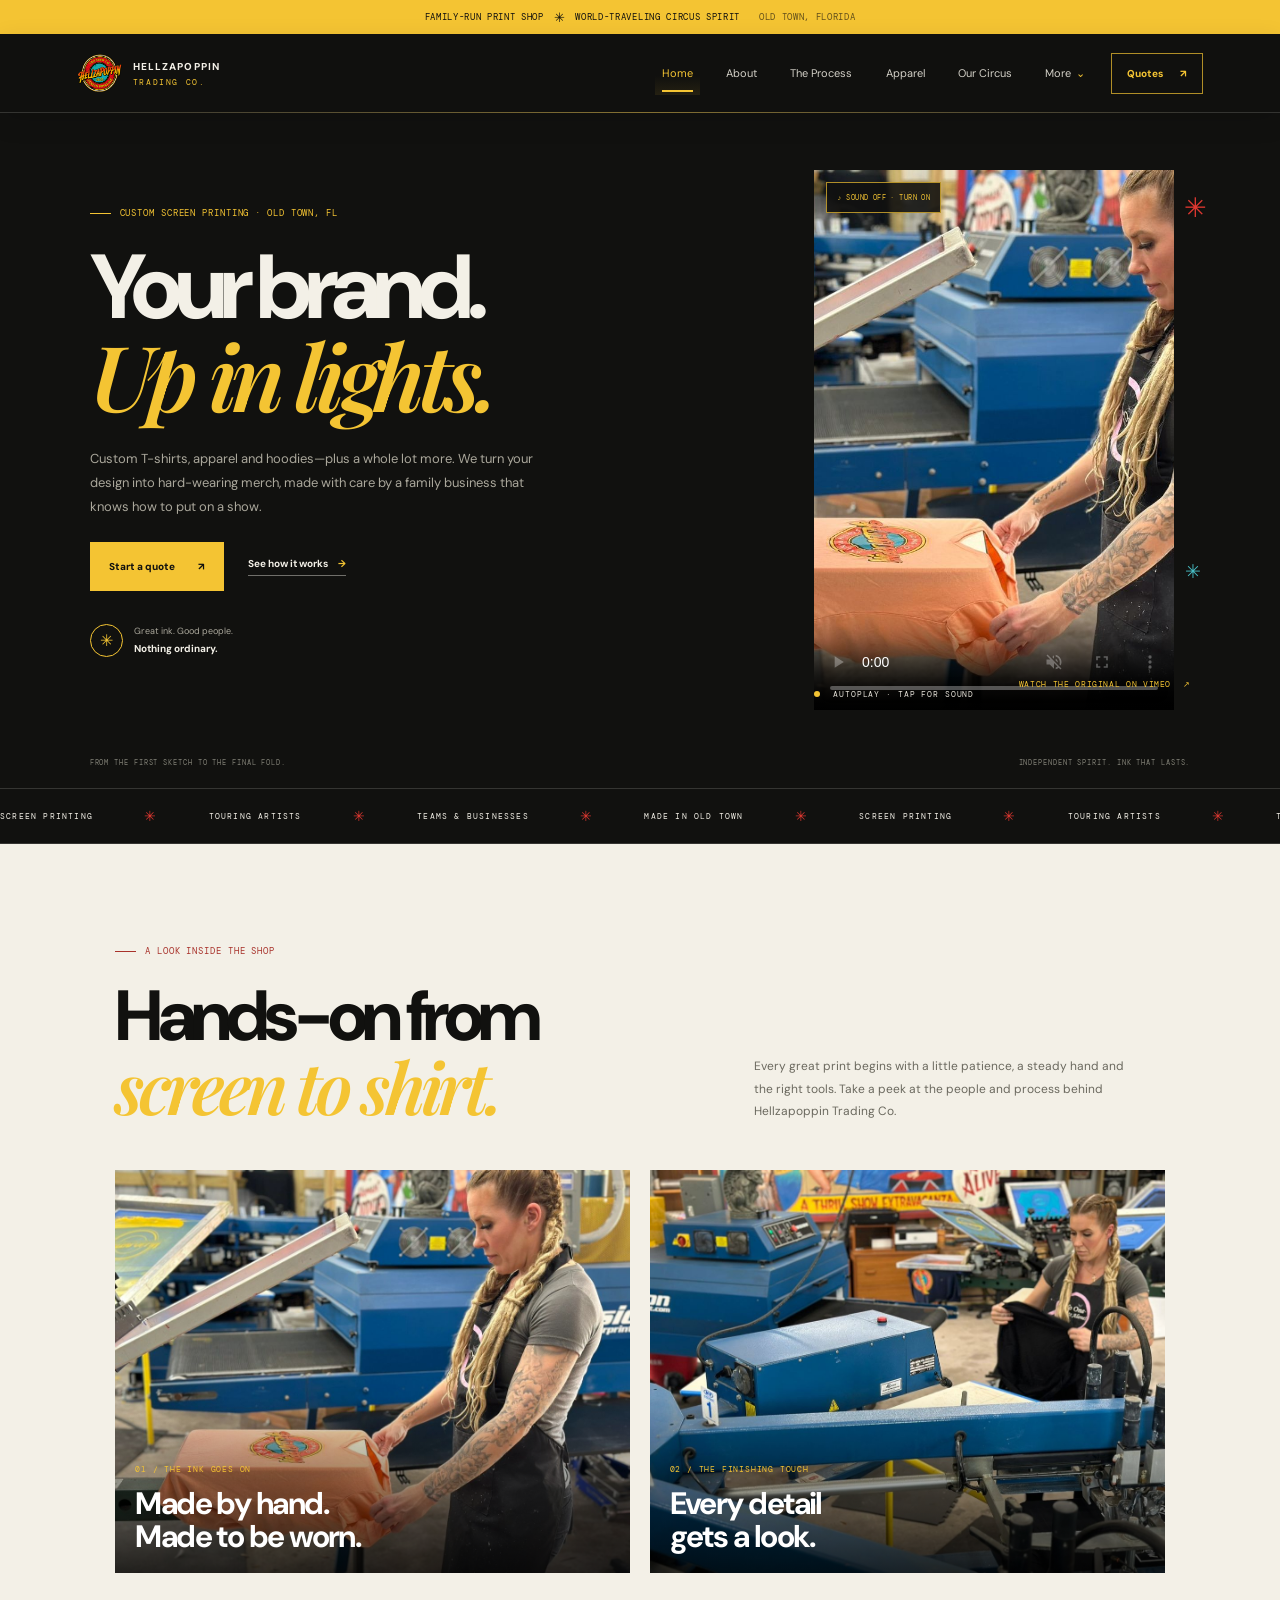
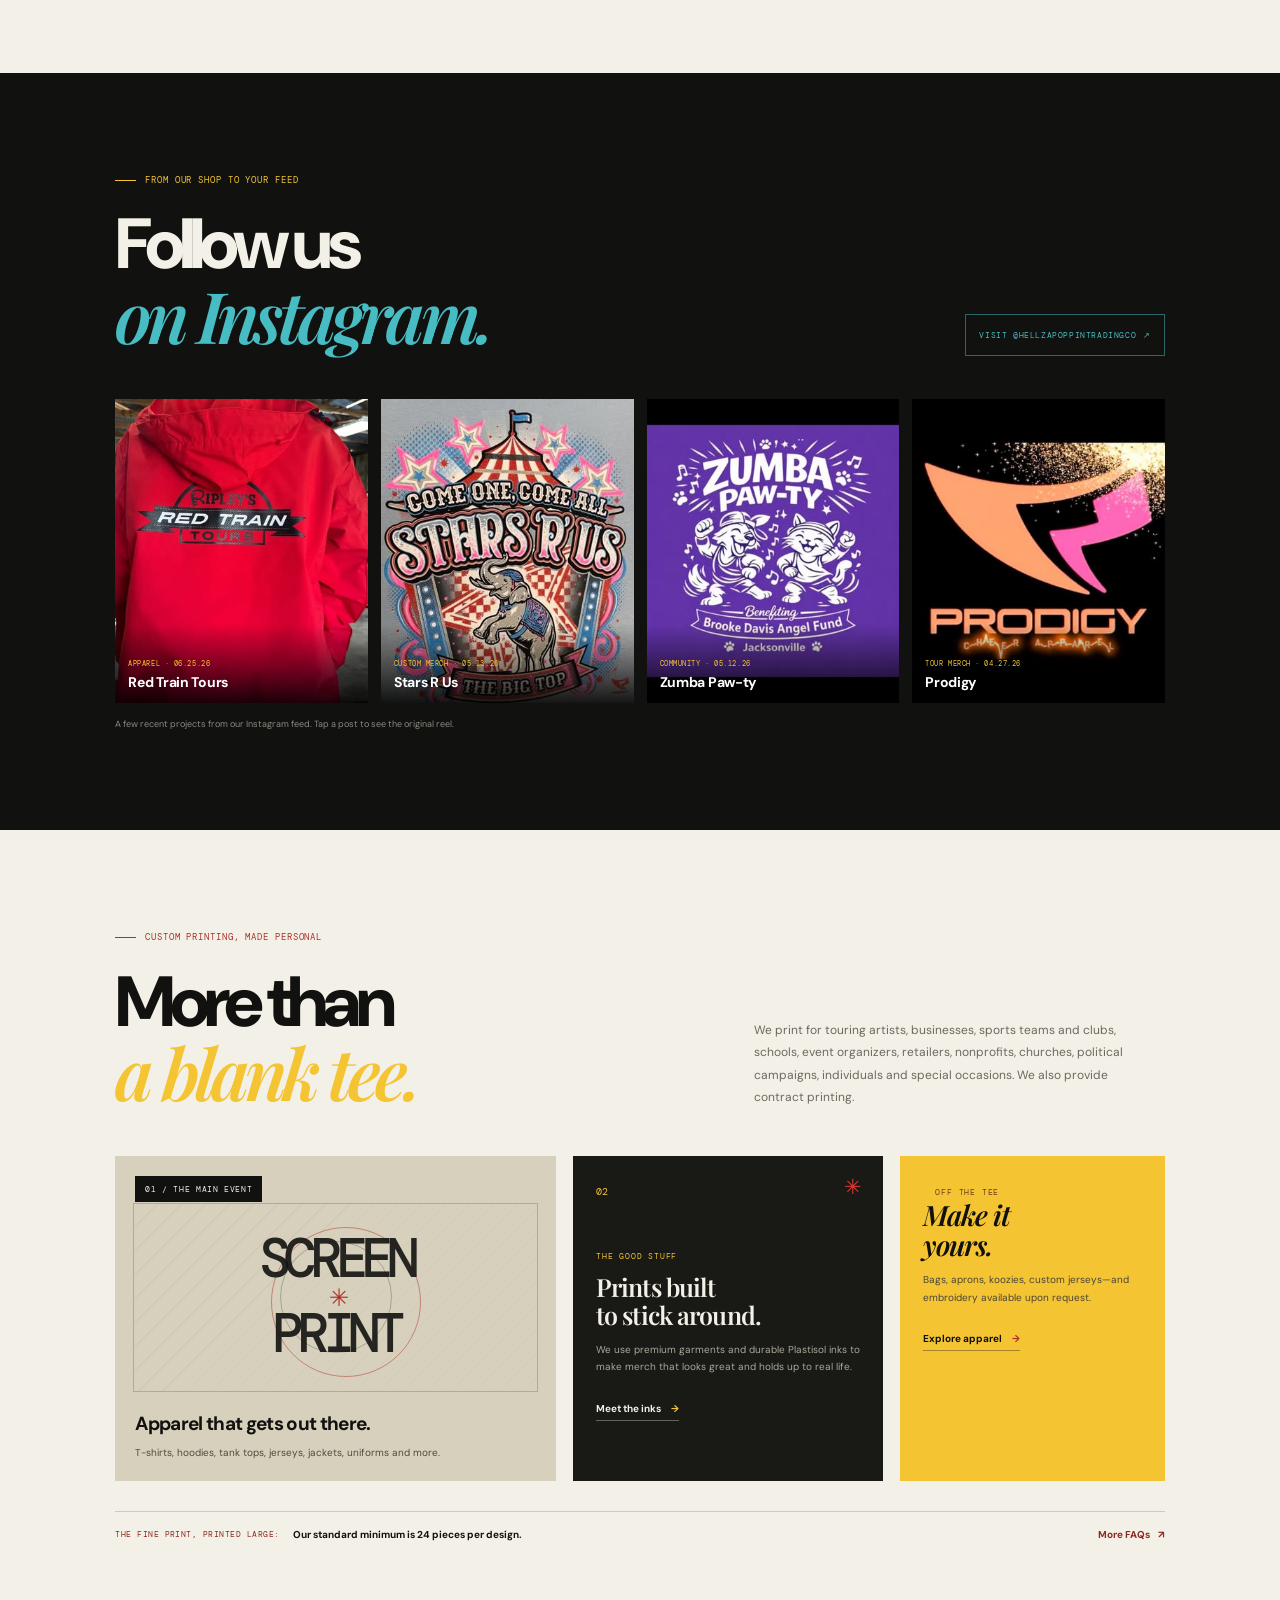
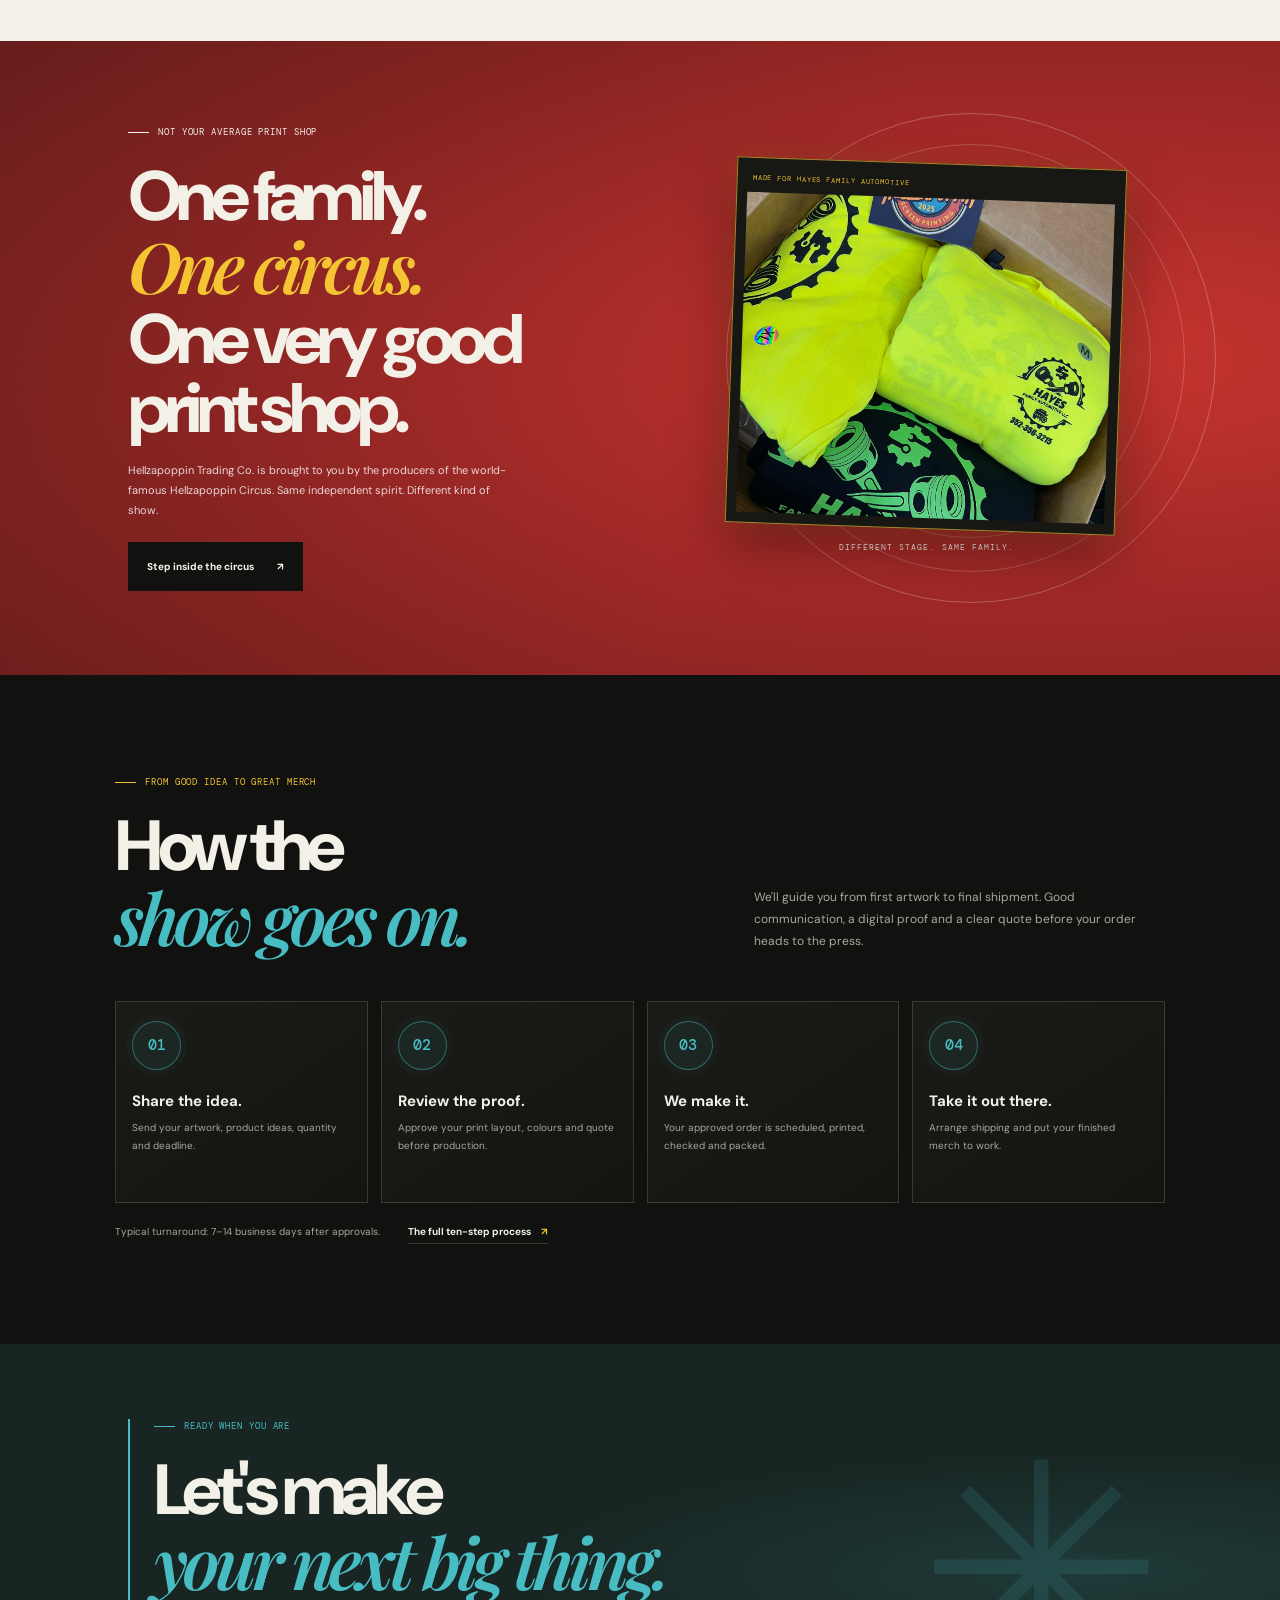
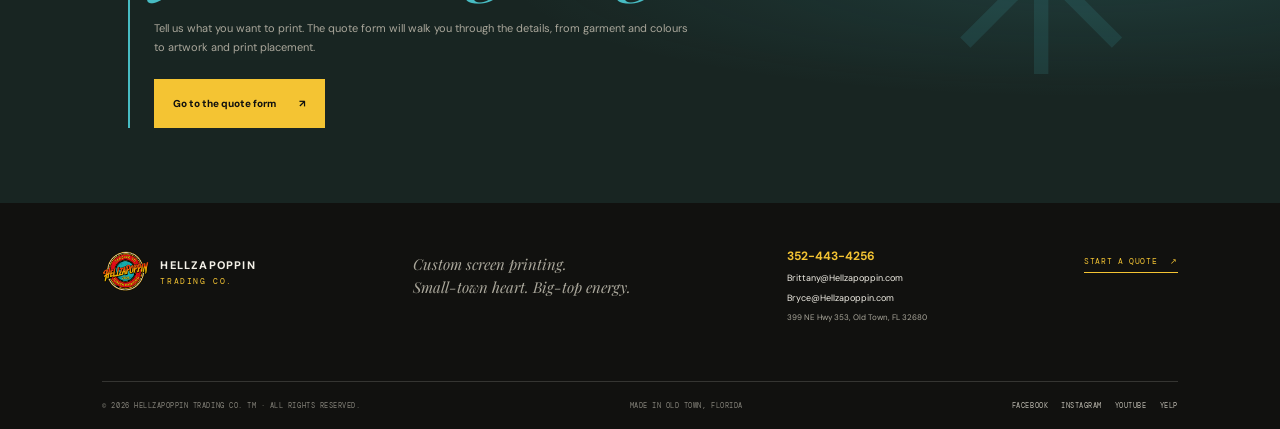
==== index.html @ 499f2ed7 "Build Hellzapoppin Trading Co. website Co-authored-by: Copilot <223556219+Copilot@users.noreply.gith" ====
<!doctype html>
<html lang="en">
  <head>
    <meta charset="utf-8">
    <meta name="viewport" content="width=device-width, initial-scale=1">
    <meta name="theme-color" content="#11110f">
    <meta name="description" content="Custom screen printing, apparel and embroidery by the family-run Hellzapoppin Trading Co. in Old Town, Florida.">
    <title>Hellzapoppin Trading Co. — Custom Screen Printing & Apparel</title>
    <link rel="icon" href="assets/images/hellzapoppin-logo.png" type="image/png">
    <link rel="stylesheet" href="assets/css/styles.css">
    <script src="assets/js/main.js" defer></script>
  </head>
  <body>
    <a class="skip-link" href="#main">Skip to content</a>
    <div class="announcement">FAMILY-RUN PRINT SHOP <span aria-hidden="true">✳</span> WORLD-TRAVELING CIRCUS SPIRIT <span class="announcement__place">OLD TOWN, FLORIDA</span></div>
    <header class="site-header">
      <a class="brand" href="index.html" aria-label="Hellzapoppin Trading Co. home"><img src="assets/images/hellzapoppin-logo.png" alt=""><span class="brand__name">HELLZAPOPPIN <small>TRADING CO.</small></span></a>
      <button class="menu-toggle" type="button" aria-label="Open navigation" aria-expanded="false" aria-controls="primary-nav"><span></span><span></span></button>
      <nav class="site-nav" id="primary-nav" aria-label="Main navigation">
        <a class="is-current" aria-current="page" href="index.html">Home</a>
        <a href="about.html">About</a>
        <a href="the-process.html">The Process</a>
        <a href="apparel.html">Apparel</a>
        <a href="our-circus.html">Our Circus</a>
        <details class="nav-dropdown"><summary>More <span aria-hidden="true">⌄</span></summary><div class="dropdown-menu"><a href="inks.html">Inks</a><a href="faqs-privacy.html">FAQs &amp; Privacy Policy</a><a href="https://hellzapoppintradingco.myshopify.com/" target="_blank" rel="noreferrer">Shop Our Store <span aria-hidden="true">↗</span></a></div></details>
        <a class="nav-quote" href="quotes.html">Quotes <span aria-hidden="true">↗</span></a>
      </nav>
    </header>
    <main id="main">
      <section class="home-hero">
        <div class="home-hero__copy">
          <p class="eyebrow"><span class="eyebrow__line"></span> CUSTOM SCREEN PRINTING · OLD TOWN, FL</p>
          <h1>Your brand.<br><em>Up in lights.</em></h1>
          <p class="home-hero__lead">Custom T-shirts, apparel and hoodies—plus a whole lot more. We turn your design into hard-wearing merch, made with care by a family business that knows how to put on a show.</p>
          <div class="button-row"><a class="button button--primary" href="quotes.html">Start a quote <span aria-hidden="true">↗</span></a><a class="text-link" href="the-process.html">See how it works <span aria-hidden="true">→</span></a></div>
          <div class="home-hero__note"><span class="seal-star" aria-hidden="true">✳</span><span>Great ink. Good people.<br><strong>Nothing ordinary.</strong></span></div>
        </div>
        <div class="home-hero__art">
          <div class="home-hero__video-frame">
            <video class="home-hero__video" id="shop-video" controls autoplay muted playsinline preload="metadata" poster="assets/images/home1.jpg" aria-label="Hellzapoppin Trading Co. behind-the-scenes video">
              <source src="assets/images/demo.mov%20(1080p).mp4" type="video/mp4">
              Your browser does not support embedded video. <a href="https://vimeo.com/1076767390" target="_blank" rel="noreferrer">Watch the original video on Vimeo.</a>
            </video>
            <button class="video-sound-toggle" id="video-sound-toggle" type="button" aria-label="Turn video sound on" aria-pressed="false" hidden>♪ SOUND OFF · TURN ON</button>
            <button class="video-play-prompt" id="video-play-prompt" type="button" aria-label="Play the video with sound" hidden>
              <span class="video-play-prompt__icon" aria-hidden="true">▶</span>
              <span class="video-play-prompt__copy"><strong>Tap to play with sound.</strong><small>Videos start muted automatically; tap here to turn on audio.</small></span>
            </button>
            <span class="video-caption"><i></i> AUTOPLAY · TAP FOR SOUND</span>
          </div>
          <a class="video-source-link" href="https://vimeo.com/1076767390" target="_blank" rel="noreferrer">WATCH THE ORIGINAL ON VIMEO <span aria-hidden="true">↗</span></a>
          <span class="burst burst--red" aria-hidden="true">✳</span><span class="burst burst--blue" aria-hidden="true">✳</span>
        </div>
        <div class="home-hero__foot"><span>FROM THE FIRST SKETCH TO THE FINAL FOLD.</span><span>INDEPENDENT SPIRIT. INK THAT LASTS.</span></div>
      </section>

      <section class="ticker" aria-label="Our specialties"><span class="sr-only">Screen printing, touring artists, teams and businesses, made in Old Town.</span><div class="ticker__track" aria-hidden="true"><span>SCREEN PRINTING</span><i>✳</i><span>TOURING ARTISTS</span><i>✳</i><span>TEAMS &amp; BUSINESSES</span><i>✳</i><span>MADE IN OLD TOWN</span><i>✳</i><span>SCREEN PRINTING</span><i>✳</i><span>TOURING ARTISTS</span><i>✳</i><span>TEAMS &amp; BUSINESSES</span><i>✳</i><span>MADE IN OLD TOWN</span><i>✳</i></div></section>

      <section class="section section--cream shop-floor" id="shop-floor">
        <div class="section-heading reveal">
          <div><p class="eyebrow eyebrow--red"><span class="eyebrow__line"></span> A LOOK INSIDE THE SHOP</p><h2>Hands-on from<br><em>screen to shirt.</em></h2></div>
          <p>Every great print begins with a little patience, a steady hand and the right tools. Take a peek at the people and process behind Hellzapoppin Trading Co.</p>
        </div>
        <div class="shop-floor__grid">
          <article class="shop-floor__card shop-floor__card--wide reveal">
            <img src="assets/images/home1.jpg" alt="A screen-printed Hellzapoppin logo on a peach garment in the print shop" loading="lazy">
            <div class="shop-floor__caption"><span>01 / THE INK GOES ON</span><h3>Made by hand.<br>Made to be worn.</h3></div>
          </article>
          <article class="shop-floor__card shop-floor__card--tall reveal">
            <img src="assets/images/home2.jpg" alt="A team member inspecting a freshly screen-printed shirt beside the printing press" loading="lazy">
            <div class="shop-floor__caption"><span>02 / THE FINISHING TOUCH</span><h3>Every detail<br>gets a look.</h3></div>
          </article>
        </div>
      </section>

      <section class="section instagram-section" id="instagram">
        <div class="section-heading reveal">
          <div><p class="eyebrow"><span class="eyebrow__line"></span> FROM OUR SHOP TO YOUR FEED</p><h2>Follow us<br><em>on Instagram.</em></h2></div>
          <a class="instagram-follow" href="https://www.instagram.com/hellzapoppintradingco" target="_blank" rel="noreferrer">VISIT @HELLZAPOPPINTRADINGCO <span aria-hidden="true">↗</span></a>
        </div>
        <div class="instagram-grid">
          <a class="instagram-tile reveal" href="https://www.instagram.com/hellzapoppintradingco/reel/DaA3O7bRx6R/" target="_blank" rel="noreferrer" aria-label="View the Red Train Tours apparel post on Instagram">
            <img src="assets/images/instagram-red-train.jpg" alt="Red Train Tours logo screen printed on a bright red jacket, from Hellzapoppin Trading Co.'s Instagram" loading="lazy">
            <span class="instagram-tile__overlay"><span class="instagram-tile__icon" aria-hidden="true">↗</span><span>VIEW INSTAGRAM POST</span></span>
            <span class="instagram-tile__caption"><small>APPAREL · 06.25.26</small><strong>Red Train Tours</strong></span>
          </a>
          <a class="instagram-tile reveal" href="https://www.instagram.com/hellzapoppintradingco/reel/DYR2bYCRMm1/" target="_blank" rel="noreferrer" aria-label="View the Stars R Us apparel post on Instagram">
            <img src="assets/images/instagram-starsrus.jpg" alt="Colorful Stars R Us circus artwork printed on a T-shirt, from Hellzapoppin Trading Co.'s Instagram" loading="lazy">
            <span class="instagram-tile__overlay"><span class="instagram-tile__icon" aria-hidden="true">↗</span><span>VIEW INSTAGRAM POST</span></span>
            <span class="instagram-tile__caption"><small>CUSTOM MERCH · 05.13.26</small><strong>Stars R Us</strong></span>
          </a>
          <a class="instagram-tile reveal" href="https://www.instagram.com/hellzapoppintradingco/reel/DYPe5vsRKbB/" target="_blank" rel="noreferrer" aria-label="View the Zumba Paw-ty shirt post on Instagram">
            <img src="assets/images/instagram-zumba.jpg" alt="Purple Zumba Paw-ty charity T-shirt design, from Hellzapoppin Trading Co.'s Instagram" loading="lazy">
            <span class="instagram-tile__overlay"><span class="instagram-tile__icon" aria-hidden="true">↗</span><span>VIEW INSTAGRAM POST</span></span>
            <span class="instagram-tile__caption"><small>COMMUNITY · 05.12.26</small><strong>Zumba Paw-ty</strong></span>
          </a>
          <a class="instagram-tile reveal" href="https://www.instagram.com/hellzapoppintradingco/reel/DXo1xzfEdt4/" target="_blank" rel="noreferrer" aria-label="View the Prodigy apparel post on Instagram">
            <img src="assets/images/instagram-prodigy.jpg" alt="A custom Prodigy tour apparel design, from Hellzapoppin Trading Co.'s Instagram" loading="lazy">
            <span class="instagram-tile__overlay"><span class="instagram-tile__icon" aria-hidden="true">↗</span><span>VIEW INSTAGRAM POST</span></span>
            <span class="instagram-tile__caption"><small>TOUR MERCH · 04.27.26</small><strong>Prodigy</strong></span>
          </a>
        </div>
        <a class="instagram-follow instagram-follow--mobile" href="https://www.instagram.com/hellzapoppintradingco" target="_blank" rel="noreferrer">FOLLOW @HELLZAPOPPINTRADINGCO <span aria-hidden="true">↗</span></a>
        <p class="instagram-section__note">A few recent projects from our Instagram feed. Tap a post to see the original reel.</p>
      </section>

      <section class="section section--cream home-offer">
        <div class="section-heading reveal"><div><p class="eyebrow eyebrow--red"><span class="eyebrow__line"></span> CUSTOM PRINTING, MADE PERSONAL</p><h2>More than<br><em>a blank tee.</em></h2></div>        <p>We print for touring artists, businesses, sports teams and clubs, schools, event organizers, retailers, nonprofits, churches, political campaigns, individuals and special occasions. We also provide contract printing.</p></div>
        <div class="offer-grid">
          <article class="offer-card offer-card--feature reveal"><span class="card-kicker">01 / THE MAIN EVENT</span><div class="offer-card__graphic" aria-hidden="true"><span>SCREEN</span><i>✳</i><span>PRINT</span></div><div class="offer-card__feature-copy"><h3>Apparel that gets out there.</h3><p>T-shirts, hoodies, tank tops, jerseys, jackets, uniforms and more.</p></div></article>
          <article class="offer-card offer-card--dark reveal"><span class="offer-card__number">02</span><span class="offer-card__star" aria-hidden="true">✳</span><p class="offer-card__tag">THE GOOD STUFF</p><h3>Prints built<br>to stick around.</h3><p>We use premium garments and durable Plastisol inks to make merch that looks great and holds up to real life.</p><a class="text-link text-link--light" href="inks.html">Meet the inks <span aria-hidden="true">→</span></a></article>
          <article class="offer-card offer-card--yellow reveal"><span class="offer-card__number">03</span><span class="offer-card__tag">OFF THE TEE</span><h3>Make it<br>yours.</h3><p>Bags, aprons, koozies, custom jerseys—and embroidery available upon request.</p><a class="text-link" href="apparel.html">Explore apparel <span aria-hidden="true">→</span></a></article>
        </div>
        <div class="minimum-note"><span>THE FINE PRINT, PRINTED LARGE:</span><strong>Our standard minimum is 24 pieces per design.</strong><a href="faqs-privacy.html">More FAQs <span aria-hidden="true">↗</span></a></div>
      </section>

      <section class="home-circus">
        <div class="home-circus__rings" aria-hidden="true"></div>
        <div class="home-circus__copy reveal"><p class="eyebrow"><span class="eyebrow__line"></span> NOT YOUR AVERAGE PRINT SHOP</p><h2>One family.<br><em>One circus.</em><br>One very good<br>print shop.</h2><p>Hellzapoppin Trading Co. is brought to you by the producers of the world-famous Hellzapoppin Circus. Same independent spirit. Different kind of show.</p><a class="button button--dark" href="https://hellzapoppin.com/" target="_blank" rel="noreferrer">Step inside the circus <span aria-hidden="true">↗</span></a></div>
        <div class="home-circus__stamp"><div class="home-circus__product"><span>MADE FOR HAYES FAMILY AUTOMOTIVE</span><img src="assets/images/tshirts.jpg" alt="A batch of custom-printed T-shirts and sweatshirts made for Hayes Family Automotive" loading="lazy"></div><span>DIFFERENT STAGE. SAME FAMILY.</span></div>
      </section>

      <section class="section home-process">
        <div class="section-heading reveal"><div><p class="eyebrow"><span class="eyebrow__line"></span> FROM GOOD IDEA TO GREAT MERCH</p><h2>How the<br><em>show goes on.</em></h2></div><p>We'll guide you from first artwork to final shipment. Good communication, a digital proof and a clear quote before your order heads to the press.</p></div>
        <div class="home-process__steps"><article class="mini-step reveal"><span>01</span><h3>Share the idea.</h3><p>Send your artwork, product ideas, quantity and deadline.</p></article><article class="mini-step reveal"><span>02</span><h3>Review the proof.</h3><p>Approve your print layout, colours and quote before production.</p></article><article class="mini-step reveal"><span>03</span><h3>We make it.</h3><p>Your approved order is scheduled, printed, checked and packed.</p></article><article class="mini-step reveal"><span>04</span><h3>Take it out there.</h3><p>Arrange shipping and put your finished merch to work.</p></article></div>
        <div class="home-process__cta"><span>Typical turnaround: 7–14 business days after approvals.</span><a class="text-link" href="the-process.html">The full ten-step process <span aria-hidden="true">↗</span></a></div>
      </section>

      <section class="home-quote"><div class="home-quote__inner reveal"><p class="eyebrow"><span class="eyebrow__line"></span> READY WHEN YOU ARE</p><h2>Let's make<br><em>your next big thing.</em></h2><p>Tell us what you want to print. The quote form will walk you through the details, from garment and colours to artwork and print placement.</p><a class="button button--primary" href="quotes.html">Go to the quote form <span aria-hidden="true">↗</span></a></div><span class="home-quote__burst" aria-hidden="true">✳</span></section>
    </main>
    <footer class="site-footer"><div class="footer-main"><a class="brand brand--footer" href="index.html"><img src="assets/images/hellzapoppin-logo.png" alt=""><span class="brand__name">HELLZAPOPPIN <small>TRADING CO.</small></span></a><p class="footer-note">Custom screen printing.<br>Small-town heart. Big-top energy.</p><div class="footer-contact"><a href="tel:+13524434256">352-443-4256</a><a href="mailto:Brittany@Hellzapoppin.com">Brittany@Hellzapoppin.com</a><a href="mailto:Bryce@Hellzapoppin.com">Bryce@Hellzapoppin.com</a><span>399 NE Hwy 353, Old Town, FL 32680</span></div><a class="footer-cta" href="quotes.html">START A QUOTE <span aria-hidden="true">↗</span></a></div><div class="footer-bottom"><span>© <span data-year>2026</span> HELLZAPOPPIN TRADING CO. TM · ALL RIGHTS RESERVED.</span><span>MADE IN OLD TOWN, FLORIDA</span><span class="footer-social"><a href="https://www.facebook.com/hellzapoppintrading" target="_blank" rel="noreferrer">FACEBOOK</a><a href="https://www.instagram.com/hellzapoppintradingco" target="_blank" rel="noreferrer">INSTAGRAM</a><a href="https://www.youtube.com/@HellzapoppinTradingCo" target="_blank" rel="noreferrer">YOUTUBE</a><a href="https://www.yelp.com/biz/hellzapoppin-trading-co-old-town" target="_blank" rel="noreferrer">YELP</a></span></div></footer>
  </body>
</html>
---- assets/css/styles.css ----
@import url("https://fonts.googleapis.com/css2?family=DM+Mono:wght@400;500&family=DM+Sans:wght@400;500;600;700;800&family=Playfair+Display:ital,wght@0,600;0,700;1,600;1,700&display=swap");

:root {
  color-scheme: dark;
  --ink: #11110f;
  --ink-2: #191915;
  --cream: #f3f0e7;
  --cream-2: #e9e5d9;
  --muted: #aaa79b;
  --yellow: #f4c433;
  --red: #df3831;
  --teal: #47bcc3;
  --line: rgba(243, 240, 231, .16);
  --sans: "DM Sans", Arial, sans-serif;
  --serif: "Playfair Display", Georgia, serif;
  --mono: "DM Mono", "Courier New", monospace;
  font-family: var(--sans);
  scroll-behavior: smooth;
  scroll-padding-top: 96px;
}

*, *::before, *::after { box-sizing: border-box; }
body { margin: 0; background: var(--ink); color: var(--cream); font-family: var(--sans); -webkit-font-smoothing: antialiased; }
body.menu-open { overflow: hidden; }
img { display: block; max-width: 100%; }
a { color: inherit; text-decoration: none; }
button, input, textarea, select { font: inherit; }
::selection { color: var(--ink); background: var(--yellow); }
.skip-link { position: fixed; z-index: 100; top: 8px; left: 8px; padding: 12px 16px; background: var(--yellow); color: var(--ink); transform: translateY(-160%); }
.skip-link:focus { transform: translateY(0); }
.sr-only { position: absolute !important; width: 1px !important; height: 1px !important; padding: 0 !important; margin: -1px !important; overflow: hidden !important; clip: rect(0, 0, 0, 0) !important; white-space: nowrap !important; border: 0 !important; }

.announcement { display: flex; min-height: 34px; align-items: center; justify-content: center; gap: 10px; padding: 6px 16px; background: var(--yellow); color: var(--ink); font-family: var(--mono); font-size: 9px; letter-spacing: .075em; }
.announcement > span:first-of-type { font-size: 13px; }
.announcement__place { margin-left: 9px; color: #63501b; }
.site-header { position: sticky; z-index: 50; top: 0; display: flex; min-height: 78px; align-items: center; justify-content: space-between; gap: 24px; padding: 0 6%; border-bottom: 1px solid var(--line); background: rgba(17, 17, 15, .97); box-shadow: 0 8px 24px rgba(0,0,0,.12); backdrop-filter: blur(12px); }
.site-header::after { position: absolute; right: 6%; bottom: -1px; left: 6%; height: 1px; background: linear-gradient(90deg, transparent, rgba(244,196,51,.42), transparent); content: ""; pointer-events: none; }
.brand { display: inline-flex; flex: 0 0 auto; align-items: center; gap: 11px; }
.brand img { width: 45px; height: 45px; object-fit: contain; }
.brand__name { color: var(--cream); font-size: 10px; font-weight: 800; letter-spacing: .11em; white-space: nowrap; }
.brand__name small { display: block; margin-top: 4px; color: var(--yellow); font-family: var(--mono); font-size: 8px; font-weight: 400; letter-spacing: .2em; }
.site-nav { display: flex; min-height: 78px; align-items: center; justify-content: flex-end; gap: clamp(8px, 1.5vw, 21px); }
.site-nav > a:not(.nav-quote), .nav-dropdown > summary { position: relative; display: inline-flex; min-height: 44px; align-items: center; padding: 0 7px; color: #d3d0c7; font-size: 11px; transition: color .2s ease, background .2s ease; }
.site-nav > a:not(.nav-quote)::after, .nav-dropdown > summary::after { position: absolute; right: 7px; bottom: 3px; left: 7px; height: 2px; background: var(--yellow); content: ""; transform: scaleX(0); transform-origin: left center; transition: transform .2s ease; }
.site-nav > a:not(.nav-quote):hover, .site-nav .is-current, .nav-dropdown.has-current > summary, .nav-dropdown > summary:hover, .nav-dropdown[open] > summary { color: var(--yellow); }
.site-nav > a:not(.nav-quote):hover::after, .site-nav > a.is-current::after, .nav-dropdown.has-current > summary::after, .nav-dropdown > summary:hover::after, .nav-dropdown[open] > summary::after { transform: scaleX(1); }
.site-nav > a.is-current:not(.nav-quote) { background: linear-gradient(180deg, transparent 56%, rgba(244,196,51,.09)); color: var(--yellow); }
.nav-dropdown { position: relative; }
.nav-dropdown > summary { display: flex; align-items: center; gap: 5px; cursor: pointer; list-style: none; }
.nav-dropdown > summary::-webkit-details-marker { display: none; }
.nav-dropdown > summary span { color: var(--yellow); transition: transform .18s ease; }
.nav-dropdown[open] > summary span { transform: rotate(180deg); }
.dropdown-menu { position: absolute; top: calc(100% + 17px); left: -18px; display: none; min-width: 230px; padding: 8px; border: 1px solid rgba(244, 196, 51, .28); background: #1a1a16; box-shadow: 0 14px 28px rgba(0,0,0,.32); }
.nav-dropdown:hover .dropdown-menu, .nav-dropdown[open] .dropdown-menu, .nav-dropdown:focus-within .dropdown-menu { display: grid; }
.dropdown-menu a { display: flex; min-height: 39px; align-items: center; justify-content: space-between; padding: 9px 11px; color: var(--cream-2); font-size: 11px; }
.dropdown-menu a:hover, .dropdown-menu a.is-current { background: rgba(244, 196, 51, .1); color: var(--yellow); }
.nav-quote { display: inline-flex; min-height: 41px; flex: 0 0 auto; align-items: center; gap: 17px; padding: 0 15px; border: 1px solid rgba(244,196,51,.7); color: var(--yellow); font-size: 10px; font-weight: 800; transition: color .18s ease, background .18s ease, border-color .18s ease; }
.nav-quote:hover { background: var(--yellow); color: var(--ink); }
.nav-quote.is-current { border-color: var(--yellow); background: var(--yellow); color: var(--ink); box-shadow: 0 0 0 3px rgba(244,196,51,.14); }
.menu-toggle { display: none; }

.eyebrow { display: flex; align-items: center; gap: 9px; margin: 0 0 23px; color: var(--yellow); font-family: var(--mono); font-size: 9px; letter-spacing: .1em; line-height: 1.65; }
.eyebrow__line { display: inline-block; flex: 0 0 21px; width: 21px; height: 1px; background: currentColor; }
.eyebrow--red { color: #a8322b; }
.button { display: inline-flex; min-height: 49px; align-items: center; justify-content: center; gap: 23px; padding: 0 19px; border: 0; font-size: 10px; font-weight: 800; transition: transform .18s ease, color .18s ease, background .18s ease; }
.button:hover { transform: translateY(-2px); }
.button--primary { background: var(--yellow); color: var(--ink); }
.button--primary:hover { background: #ffda65; }
.button--dark { background: var(--ink); color: var(--cream); }
.button--dark:hover { background: var(--yellow); color: var(--ink); }
.text-link { display: inline-block; padding-bottom: 5px; border-bottom: 1px solid rgba(17,17,15,.35); color: var(--ink); font-size: 10px; font-weight: 700; }
.text-link span { padding-left: 8px; color: #b02f28; }
.text-link--light { border-color: rgba(243,240,231,.35); color: var(--cream); }
.text-link--light span { color: var(--yellow); }

.home-hero { position: relative; display: grid; min-height: min(675px, calc(100svh - 112px)); grid-template-columns: 1fr 1fr; align-items: center; gap: 2%; padding: 62px 7% 84px; overflow: hidden; }
.home-hero__copy { position: relative; z-index: 3; padding-bottom: 16px; }
.home-hero h1, .page-hero h1, .circus-hero h1, .quote-intro h1 { margin: 0 0 22px; font-size: clamp(59px, 7.1vw, 96px); font-weight: 800; letter-spacing: -.08em; line-height: .96; }
.home-hero h1 em, .page-hero h1 em, .circus-hero h1 em, .quote-intro h1 em, .section-heading h2 em, .home-circus h2 em, .home-quote h2 em, .privacy-section h2 em, .apparel-other h2 em, .circus-cta h2 em, .quote-sidebar h2 em { color: var(--yellow); font-family: var(--serif); font-weight: 600; font-style: italic; letter-spacing: -.07em; }
.home-hero__lead { max-width: 450px; margin-bottom: 23px; color: var(--muted); font-size: 13px; line-height: 1.85; }
.button-row { display: flex; flex-wrap: wrap; align-items: center; gap: 24px; }
.home-hero .text-link { border-color: rgba(243,240,231,.42); color: var(--cream); }
.home-hero .text-link span { color: var(--yellow); }
.home-hero__note { display: flex; align-items: center; gap: 11px; margin-top: 33px; color: var(--muted); font-size: 9px; line-height: 1.7; }
.home-hero__note strong { color: var(--cream); font-size: 10px; }
.seal-star { display: grid; width: 33px; height: 33px; place-items: center; border: 1px solid var(--yellow); border-radius: 50%; color: var(--yellow); font-size: 16px; }
.home-hero__art { position: relative; align-self: center; width: 100%; height: clamp(390px, 39vw, 545px); }
.home-hero__video-frame { position: absolute; top: 50%; right: 3%; width: min(86%, 360px); aspect-ratio: 2 / 3; overflow: hidden; background: #211e19; transform: translateY(-50%); }
.home-hero__video { width: 100%; height: 100%; object-fit: cover; object-position: center 36%; }
.video-play-prompt { position: absolute; z-index: 2; inset: 0; display: flex; align-items: center; justify-content: center; gap: 13px; padding: 20px; border: 0; background: rgba(12, 12, 10, .48); color: var(--cream); text-align: left; cursor: pointer; transition: background .2s ease, opacity .2s ease; }
.video-play-prompt:hover { background: rgba(12, 12, 10, .34); }
.video-play-prompt[hidden] { display: none; }
.video-sound-toggle { position: absolute; z-index: 3; top: 12px; left: 12px; min-height: 31px; padding: 0 10px; border: 1px solid rgba(244,196,51,.7); background: rgba(17,17,15,.88); color: var(--yellow); font-family: var(--mono); font-size: 7px; letter-spacing: .06em; cursor: pointer; }
.video-sound-toggle:hover { background: var(--yellow); color: var(--ink); }
.video-sound-toggle[hidden] { display: none; }
.video-play-prompt__icon { display: grid; width: 52px; height: 52px; flex: 0 0 52px; place-items: center; border: 1px solid var(--yellow); border-radius: 50%; background: rgba(17,17,15,.8); color: var(--yellow); font-size: 19px; transition: background .2s ease, color .2s ease, transform .2s ease; }
.video-play-prompt:hover .video-play-prompt__icon { transform: scale(1.06); background: var(--yellow); color: var(--ink); }
.video-play-prompt__copy { display: grid; gap: 5px; }
.video-play-prompt__copy strong { font-size: 11px; }
.video-play-prompt__copy small { max-width: 220px; color: #dedbd2; font-size: 9px; line-height: 1.6; }
.video-caption { position: absolute; z-index: 1; bottom: 11px; left: 0; color: #e6e2d9; font-family: var(--mono); font-size: 8px; letter-spacing: .11em; }
.video-caption i { display: inline-block; width: 6px; height: 6px; margin-right: 7px; border-radius: 50%; background: var(--yellow); }
.video-source-link { position: absolute; right: 0; bottom: 0; color: var(--yellow); font-family: var(--mono); font-size: 8px; letter-spacing: .08em; }
.video-source-link span { padding-left: 6px; }
.burst { position: absolute; z-index: 2; font-size: 27px; }
.burst--red { top: 0; right: -3%; color: var(--red); }
.burst--blue { right: -2%; bottom: 21%; color: var(--teal); font-size: 19px; }
.home-hero__foot { position: absolute; right: 7%; bottom: 21px; left: 7%; display: flex; justify-content: space-between; gap: 15px; color: #818076; font-family: var(--mono); font-size: 7px; letter-spacing: .13em; }
.ticker { overflow: hidden; border-top: 1px solid var(--line); border-bottom: 1px solid var(--line); }
.ticker__track { display: flex; width: max-content; min-height: 54px; align-items: center; gap: clamp(24px, 4vw, 59px); padding: 14px 0; color: var(--cream); font-family: var(--mono); font-size: 8px; letter-spacing: .15em; animation: ticker-scroll 30s linear infinite; will-change: transform; }
.ticker__track i { color: var(--red); font-size: 14px; font-style: normal; }
.ticker:hover .ticker__track { animation-play-state: paused; }
@keyframes ticker-scroll { to { transform: translateX(-50%); } }

.section { padding: 100px 9%; }
.section--cream { background: var(--cream); color: var(--ink); }
.section-heading { display: flex; align-items: end; justify-content: space-between; gap: 42px; margin-bottom: 43px; }
.section-heading h2, .home-circus h2, .home-quote h2, .privacy-section h2, .apparel-other h2, .circus-cta h2, .quote-sidebar h2 { margin: 0; font-size: clamp(45px, 5.8vw, 71px); font-weight: 800; letter-spacing: -.08em; line-height: .98; }
.section-heading > p, .section-heading__copy { max-width: 390px; margin: 0 2% 5px 0; color: #6b695f; font-size: 12px; line-height: 1.85; }
.section-heading > p a { color: #902a24; text-decoration: underline; text-underline-offset: 3px; }
.offer-grid { display: grid; grid-template-columns: 1.25fr .88fr .75fr; align-items: stretch; gap: 17px; }
.offer-card { position: relative; min-height: 325px; padding: 23px; overflow: hidden; }
.offer-card--feature { display: flex; min-height: 325px; flex-direction: column; justify-content: space-between; padding: 20px; background: #d7d0bc; color: var(--ink); }
.offer-card--feature .card-kicker { position: relative; top: auto; left: auto; z-index: 1; align-self: flex-start; background: var(--ink); }
.offer-card__graphic { position: absolute; inset: 47px 18px 89px; display: flex; flex-direction: column; align-items: center; justify-content: center; overflow: hidden; border: 1px solid rgba(17,17,15,.2); background: repeating-linear-gradient(135deg, transparent 0 16px, rgba(17,17,15,.035) 16px 17px); color: rgba(17,17,15,.9); font-family: var(--mono); font-size: clamp(33px,4.2vw,55px); font-weight: 500; letter-spacing: -.12em; line-height: .88; }
.offer-card__graphic::before, .offer-card__graphic::after { position: absolute; width: 150px; height: 150px; border: 1px solid rgba(177,46,39,.48); border-radius: 50%; content: ""; }
.offer-card__graphic::before { transform: translate(10px, 5px); }
.offer-card__graphic::after { width: 112px; height: 112px; border-color: rgba(17,17,15,.24); }
.offer-card__graphic span { position: relative; z-index: 1; }
.offer-card__graphic i { position: relative; z-index: 1; color: #b43129; font-size: 24px; font-style: normal; line-height: 1.15; }
.offer-card__feature-copy { position: absolute; z-index: 1; right: 20px; bottom: 20px; left: 20px; padding-top: 52px; }
.offer-card__feature-copy h3 { margin: 0 0 7px; font-size: 18px; letter-spacing: -.04em; }
.offer-card__feature-copy p { margin: 0; color: #504b3f; font-size: 10px; line-height: 1.6; }
.card-kicker { position: absolute; top: 15px; left: 15px; padding: 8px 10px; background: var(--ink); color: var(--cream); font-family: var(--mono); font-size: 8px; letter-spacing: .08em; }
.offer-card__caption { position: absolute; right: 0; bottom: 0; left: 0; padding: 53px 20px 19px; background: linear-gradient(transparent, rgba(0,0,0,.82)); color: white; }
.offer-card__caption h3, .offer-card h3 { margin: 0 0 9px; font-size: 19px; letter-spacing: -.035em; }
.offer-card__caption p { max-width: 300px; margin: 0; font-size: 10px; line-height: 1.65; }
.offer-card--dark { background: #191915; color: var(--cream); }
.offer-card__number { color: var(--yellow); font-family: var(--mono); font-size: 10px; }
.offer-card__star { position: absolute; top: 17px; right: 21px; color: var(--red); font-size: 21px; }
.offer-card__tag { margin: 51px 0 12px; color: var(--yellow); font-family: var(--mono); font-size: 8px; letter-spacing: .1em; }
.offer-card--dark h3 { font-family: var(--serif); font-size: 25px; font-weight: 600; line-height: 1.12; }
.offer-card--dark > p:not(.offer-card__tag), .offer-card--yellow > p:not(.offer-card__tag) { max-width: 270px; margin: 12px 0 20px; color: var(--muted); font-size: 10px; line-height: 1.75; }
.offer-card--yellow { background: var(--yellow); color: var(--ink); }
.offer-card--yellow .offer-card__tag { color: #6f4016; }
.offer-card--yellow h3 { font-family: var(--serif); font-size: 28px; font-style: italic; font-weight: 600; line-height: 1.06; }
.offer-card--yellow > p:not(.offer-card__tag) { color: #4a4537; }
.minimum-note { display: flex; align-items: center; gap: 13px; margin-top: 30px; padding-top: 16px; border-top: 1px solid rgba(17,17,15,.17); font-size: 10px; }
.minimum-note > span { color: #8d291f; font-family: var(--mono); font-size: 8px; letter-spacing: .06em; }
.minimum-note > a { margin-left: auto; color: #8d291f; font-weight: 700; }
.minimum-note > a span { padding-left: 6px; }
.home-circus { position: relative; display: grid; min-height: 540px; grid-template-columns: 1fr .9fr; align-items: center; gap: 7%; padding: 84px 10%; overflow: hidden; background: radial-gradient(ellipse at 82% 50%, #c7342f 0, #9e2826 56%, #7e211f 100%); }
.home-circus::before { position: absolute; inset: 0; background: linear-gradient(115deg, rgba(17,17,15,.22), transparent 60%); content: ""; pointer-events: none; }
.home-circus__rings { position: absolute; top: 50%; right: 5%; width: min(47vw, 490px); aspect-ratio: 1; border: 1px solid rgba(255,255,255,.25); border-radius: 50%; transform: translateY(-50%); }
.home-circus__rings::before, .home-circus__rings::after { position: absolute; inset: 30px; border: 1px solid rgba(255,255,255,.2); border-radius: inherit; content: ""; }
.home-circus__rings::after { inset: 64px; }
.home-circus__copy { position: relative; z-index: 2; }
.home-circus .eyebrow { color: var(--cream); }
.home-circus h2 { font-size: clamp(43px, 5.8vw, 70px); }
.home-circus h2 em { color: var(--yellow); }
.home-circus__copy > p:not(.eyebrow) { max-width: 385px; margin: 18px 0 21px; color: rgba(255,255,255,.82); font-size: 11px; line-height: 1.8; }
.home-circus__stamp { position: relative; z-index: 1; display: grid; min-height: 340px; justify-items: center; align-content: center; gap: 13px; }
.home-circus__product { width: min(100%, 390px); padding: 10px; border: 1px solid rgba(244,196,51,.65); background: #171713; box-shadow: 0 20px 55px rgba(0,0,0,.38), 0 0 28px rgba(244,196,51,.13); transform: rotate(2deg); transition: transform .3s ease, box-shadow .3s ease; }
.home-circus__product:hover { transform: rotate(0) translateY(-4px); box-shadow: 0 25px 60px rgba(0,0,0,.42), 0 0 34px rgba(244,196,51,.2); }
.home-circus__product > span { display: block; padding: 5px 5px 10px; color: var(--yellow); font-family: var(--mono); font-size: 7px; letter-spacing: .13em; }
.home-circus__product img { width: 100%; aspect-ratio: 1.15; object-fit: cover; }
.home-circus__stamp > span { color: var(--cream); font-family: var(--mono); font-size: 8px; letter-spacing: .13em; }
.home-process { background: var(--ink); }
.home-process .section-heading > p { color: var(--muted); }
.home-process h2 em { color: var(--teal); }
.home-process__steps { display: grid; grid-template-columns: repeat(4, 1fr); gap: 13px; }
.mini-step { min-height: 202px; padding: 19px 16px; border: 1px solid var(--line); background: linear-gradient(145deg, #1a1a16, #141411); }
.mini-step > span { display: grid; width: 49px; height: 49px; place-items: center; border: 1px solid rgba(71,188,195,.45); border-radius: 50%; background: rgba(71,188,195,.08); color: var(--teal); font-family: var(--mono); font-size: 15px; font-weight: 500; box-shadow: 0 0 0 6px rgba(71,188,195,.035); }
.mini-step h3 { margin: 21px 0 8px; font-size: 15px; }
.mini-step p { max-width: 225px; margin: 0; color: var(--muted); font-size: 10px; line-height: 1.8; }
.home-process__cta { display: flex; justify-content: flex-start; gap: 28px; margin-top: 22px; color: var(--muted); font-size: 10px; }
.home-process__cta .text-link { border-color: var(--line); color: var(--cream); }
.home-process__cta .text-link span { color: var(--yellow); }
.home-quote { position: relative; display: flex; min-height: 367px; align-items: center; padding: 75px 10%; overflow: hidden; background: radial-gradient(ellipse at 85% 50%, rgba(71,188,195,.14), transparent 38%), #182522; }
.home-quote__inner { position: relative; z-index: 1; max-width: 760px; padding-left: 24px; border-left: 2px solid var(--teal); }
.home-quote .eyebrow, .quote-intro .eyebrow { color: var(--teal); }
.home-quote h2 em { color: var(--teal); }
.home-quote__inner > p:not(.eyebrow) { max-width: 540px; margin: 17px 0 21px; color: var(--muted); font-size: 11px; line-height: 1.8; }
.home-quote__burst { position: absolute; right: 9%; color: var(--teal); font-size: clamp(160px, 23vw, 310px); opacity: .13; }
.shop-floor__grid { display: grid; grid-template-columns: repeat(2, minmax(0, 1fr)); align-items: stretch; gap: 19px; }
.shop-floor__card { position: relative; min-height: 0; aspect-ratio: 1.28; overflow: hidden; background: #28251f; }
.shop-floor__card--wide, .shop-floor__card--tall { margin-top: 0; aspect-ratio: 1.28; }
.shop-floor__card > img { position: absolute; inset: 0; width: 100%; height: 100%; object-fit: cover; transition: transform .6s cubic-bezier(.2,.65,.25,1); }
.shop-floor__card:hover > img { transform: scale(1.035); }
.shop-floor__caption { position: absolute; right: 0; bottom: 0; left: 0; padding: 60px 20px 19px; background: linear-gradient(transparent, rgba(0,0,0,.78)); color: white; }
.shop-floor__caption > span { color: var(--yellow); font-family: var(--mono); font-size: 8px; letter-spacing: .1em; }
.shop-floor__caption h3 { margin: 10px 0 0; font-size: clamp(20px,3vw,31px); font-weight: 700; letter-spacing: -.05em; line-height: 1.08; }
.instagram-section { background: var(--ink); }
.instagram-section .section-heading { align-items: end; }
.instagram-section .section-heading h2 { color: var(--cream); }
.instagram-section .section-heading h2 em { color: var(--teal); }
.instagram-follow { display: inline-flex; min-height: 42px; align-items: center; padding: 0 13px; border: 1px solid rgba(71,188,195,.5); color: var(--teal); font-family: var(--mono); font-size: 8px; letter-spacing: .075em; transition: background .2s ease, color .2s ease; }
.instagram-follow:hover { background: var(--teal); color: var(--ink); }
.instagram-follow span { padding-left: 7px; }
.instagram-follow--mobile { display: none; }
.instagram-grid { display: grid; grid-template-columns: repeat(4, minmax(0, 1fr)); gap: 13px; }
.instagram-tile { position: relative; display: block; aspect-ratio: .83; overflow: hidden; background: #27241e; }
.instagram-tile > img { width: 100%; height: 100%; object-fit: cover; transition: filter .25s ease, transform .5s ease; }
.instagram-tile:hover > img { transform: scale(1.045); filter: brightness(.62); }
.instagram-tile__overlay { position: absolute; inset: 0; display: flex; flex-direction: column; align-items: center; justify-content: center; gap: 10px; padding: 12px; background: rgba(17,17,15,.38); color: white; font-family: var(--mono); font-size: 8px; letter-spacing: .1em; opacity: 0; text-align: center; transition: opacity .2s ease; }
.instagram-tile:hover .instagram-tile__overlay, .instagram-tile:focus-visible .instagram-tile__overlay { opacity: 1; }
.instagram-tile__icon { display: grid; width: 38px; height: 38px; place-items: center; border: 1px solid var(--yellow); border-radius: 50%; color: var(--yellow); font-size: 16px; }
.instagram-tile__caption { position: absolute; right: 0; bottom: 0; left: 0; display: grid; gap: 5px; padding: 35px 13px 12px; background: linear-gradient(transparent, rgba(0,0,0,.88)); color: white; }
.instagram-tile__caption small { color: var(--yellow); font-family: var(--mono); font-size: 7px; letter-spacing: .08em; }
.instagram-tile__caption strong { font-size: 14px; letter-spacing: -.02em; }
.instagram-section__note { margin: 15px 0 0; color: #8c8980; font-size: 9px; }

.page-hero { display: grid; min-height: 495px; grid-template-columns: 1fr .82fr; align-items: center; gap: 9%; padding: 75px 9%; overflow: hidden; }
.page-hero__copy { max-width: 590px; }
.page-hero h1 { font-size: clamp(58px, 7.2vw, 85px); }
.page-hero__copy > p:not(.eyebrow) { max-width: 495px; margin: 0 0 22px; color: var(--muted); font-size: 12px; line-height: 1.9; }
.page-hero__image { position: relative; min-height: 350px; align-self: stretch; overflow: hidden; background: #29261f; }
.page-hero__image > img { width: 100%; height: 100%; min-height: inherit; object-fit: cover; }
.page-hero__image--portrait { min-height: 360px; max-height: 435px; background: #24211d; }
.page-hero__image--portrait > img { object-position: center 32%; filter: saturate(.72); }
.portrait-card { position: absolute; right: 0; bottom: 0; left: 0; display: grid; gap: 5px; padding: 36px 16px 15px; background: linear-gradient(transparent, rgba(0,0,0,.8)); color: white; }
.portrait-card > span { font-size: 11px; font-weight: 700; letter-spacing: .08em; }
.portrait-card small { color: var(--yellow); font-family: var(--mono); font-size: 8px; letter-spacing: .09em; }
.page-hero--about { min-height: 520px; grid-template-columns: 1fr .8fr; gap: 6%; }
.about-hero-art { position: relative; display: grid; min-height: 370px; align-self: stretch; justify-items: center; align-content: center; gap: 15px; overflow: hidden; border: 1px solid rgba(244,196,51,.24); background: radial-gradient(ellipse at center, #27231b 0, #181815 70%); text-align: center; }
.about-hero-art::before, .about-hero-art::after { position: absolute; inset: 14px; border: 1px solid rgba(244,196,51,.12); content: ""; }
.about-hero-art::after { inset: 21px; border-color: rgba(243,240,231,.08); }
.about-hero-art__ring { position: absolute; top: 50%; left: 50%; width: min(74%, 320px); aspect-ratio: 1; border: 1px solid rgba(244,196,51,.34); border-radius: 50%; transform: translate(-50%,-50%); }
.about-hero-art__ring--inner { width: min(58%, 248px); border-color: rgba(223,56,49,.46); }
.about-hero-art > img { position: relative; z-index: 1; width: min(50%, 190px); filter: drop-shadow(0 10px 24px rgba(0,0,0,.48)); }
.about-hero-art__top, .about-hero-art__bottom { position: relative; z-index: 1; color: var(--yellow); font-family: var(--mono); font-size: 8px; letter-spacing: .15em; }
.about-hero-art__top { margin-bottom: -4px; }
.about-hero-art__bottom { color: var(--cream-2); font-size: 7px; }
.about-hero-art__spark { position: absolute; z-index: 1; top: 16%; right: 15%; color: var(--red); font-size: 27px; }
.page-hero--simple { min-height: 400px; grid-template-columns: 1fr .7fr; }
.page-hero__badge { position: relative; display: grid; min-height: 270px; place-items: center; }
.page-hero__badge::before, .page-hero__badge::after { position: absolute; width: 84%; aspect-ratio: 1; border: 1px solid rgba(244,196,51,.27); border-radius: 50%; content: ""; }
.page-hero__badge::after { width: 66%; border-color: rgba(223,56,49,.35); }
.page-hero__badge > img { position: relative; z-index: 1; width: min(59%, 245px); }
.page-hero__badge > span { position: absolute; z-index: 2; right: 0; bottom: 1%; color: var(--yellow); font-family: var(--mono); font-size: 8px; letter-spacing: .1em; line-height: 1.7; }
.page-hero__badge--process { min-height: 330px; overflow: hidden; border: 1px solid rgba(244,196,51,.34); background: #171611; box-shadow: 0 20px 50px rgba(0,0,0,.24); }
.page-hero__badge--process::before { position: absolute; inset: 12px; border: 1px solid rgba(244,196,51,.2); content: ""; pointer-events: none; }
.page-hero__badge--process > img { width: 100%; height: 100%; min-height: 330px; object-fit: cover; filter: saturate(.82); }
.page-hero__badge--process > span { right: 14px; bottom: 14px; padding: 8px 10px; background: rgba(17,17,15,.78); }
.page-hero--apparel { min-height: 550px; grid-template-columns: 1fr .95fr; gap: 7%; padding-top: 77px; padding-bottom: 77px; }
.page-hero--apparel .page-hero__copy { position: relative; z-index: 1; }
.page-hero--apparel .page-hero__copy > p:not(.eyebrow) { max-width: 440px; font-size: 13px; }
.page-hero--apparel .page-hero__image--apparel { width: min(100%, 340px); min-height: 0; max-height: none; aspect-ratio: 9 / 16; justify-self: center; align-self: center; border: 1px solid rgba(244,196,51,.24); }
.apparel-hero__video { position: absolute; inset: 0; width: 100%; height: 100%; object-fit: cover; }
.page-hero__image--apparel::after { position: absolute; inset: 0; background: linear-gradient(180deg, rgba(17,17,15,.08) 35%, rgba(17,17,15,.7)); content: ""; pointer-events: none; }
.apparel-hero__aside { display: block; margin-top: 28px; padding-left: 12px; border-left: 1px solid var(--yellow); color: var(--cream-2); font-family: var(--mono); font-size: 7px; letter-spacing: .13em; }
.apparel-hero__image-note { position: absolute; z-index: 1; bottom: 20px; left: 20px; display: grid; gap: 5px; color: var(--cream); }
.apparel-hero__image-note strong { font-family: var(--sans); font-size: 15px; letter-spacing: .09em; }
.apparel-hero__image-note > span { color: var(--yellow); font-family: var(--mono); font-size: 7px; letter-spacing: .14em; }
.image-sticker { position: absolute; right: 17px; bottom: 16px; display: grid; width: 76px; height: 76px; place-content: center; border-radius: 50%; background: var(--yellow); color: var(--ink); font-family: var(--mono); font-size: 9px; line-height: 1.5; text-align: center; transform: rotate(8deg); }
.story-intro .section-heading { align-items: center; margin: 0; }
.story-intro .section-heading h2 { color: var(--ink); }
.story-intro .section-heading h2 em, .founders-section .section-heading h2 em, .process-section .section-heading h2 em, .partners-section .section-heading h2 em, .faq-section .section-heading h2 em { color: #c5372e; }
.story-intro .section-heading { align-items: start; gap: clamp(40px, 8vw, 125px); }
.story-intro__copy { max-width: 660px; }
.story-intro__copy p { color: #5f5c54; font-size: 12px; line-height: 1.95; }
.story-intro__copy p:first-child { margin-top: 0; }
.story-intro__copy p a, .about-promise__copy a { color: #962e27; font-weight: 700; text-decoration: underline; text-decoration-color: rgba(150,46,39,.4); text-underline-offset: 3px; }
.story-intro__copy .text-link { margin-top: 5px; }
.founders-section { background: #191915; }
.founders-section .section-heading > p { color: var(--muted); }
.founders-section h2 em { color: var(--red); }
.founder-grid { display: grid; grid-template-columns: 1fr 1fr; gap: 23px; }
.founder-card { display: grid; grid-template-columns: .6fr 1fr; align-items: stretch; overflow: hidden; border: 1px solid var(--line); background: #151512; }
.founder-card__identity { position: relative; min-height: 300px; overflow: hidden; background: #28251f; }
.founder-card__identity--brittany { background: #30221f; }
.founder-card__identity > img { position: absolute; inset: 0; width: 100%; height: 100%; object-fit: cover; object-position: center 24%; }
.founder-card__identity::before { position: absolute; z-index: 1; inset: 0; background: linear-gradient(180deg, rgba(17,17,15,.3), transparent 34%, transparent 58%, rgba(17,17,15,.6)); content: ""; }
.founder-card__identity::after { position: absolute; z-index: 1; inset: 9px; border: 1px solid rgba(255,255,255,.2); content: ""; pointer-events: none; }
.founder-card__index { position: absolute; top: 19px; left: 15px; z-index: 1; color: var(--yellow); font-family: var(--mono); font-size: 7px; letter-spacing: .1em; }
.founder-card__copy { padding: 25px 22px; }
.founder-card__copy .eyebrow { margin-bottom: 14px; font-size: 7px; line-height: 1.7; }
.founder-card__copy h3 { margin: 0 0 4px; font-family: var(--serif); font-size: clamp(20px, 2vw, 26px); font-weight: 600; line-height: 1.2; }
.founder-card__copy > p:not(.eyebrow) { color: var(--muted); font-size: 11px; line-height: 1.8; }
.founder-card__copy > .founder-card__nickname { margin: 0 0 17px; color: var(--yellow); font-family: var(--mono); font-size: 8px; letter-spacing: .025em; }
.founder-card__copy > a { display: inline-block; margin-top: 5px; color: var(--yellow); font-size: 9px; font-weight: 700; }
.founder-card__copy > a span { margin-left: 5px; }
.about-promise { display: grid; grid-template-columns: .9fr 1.1fr; align-items: start; gap: 9%; background: var(--cream); color: var(--ink); }
.about-promise .eyebrow { color: #942e28; }
.about-promise__heading h2 { margin: 0; font-size: clamp(39px, 5vw, 63px); font-weight: 800; letter-spacing: -.08em; line-height: .98; }
.about-promise__heading h2 em { color: #b43129; font-family: var(--serif); font-weight: 600; }
.about-promise__copy { max-width: 680px; }
.about-promise__copy p { margin: 0 0 17px; color: #5f5c54; font-size: 11px; line-height: 1.95; }
.about-promise__copy p:first-child { margin-top: 0; }
.about-location { display: grid; grid-template-columns: .8fr 1.2fr; align-items: stretch; gap: 7%; padding: 76px 10%; background: var(--yellow); color: var(--ink); }
.about-location__intro { align-self: center; }
.about-location__intro .eyebrow { color: #704721; }
.about-location__intro h2 { margin: 0 0 17px; font-size: clamp(43px, 5.5vw, 68px); font-weight: 800; letter-spacing: -.08em; line-height: .98; }
.about-location__intro h2 em { color: #b4322a; }
.about-location__intro > p:not(.eyebrow) { max-width: 410px; color: #504a3b; font-size: 11px; line-height: 1.85; }
.about-location__address { display: block; margin: 17px 0 21px; font-size: 11px; font-weight: 700; line-height: 1.7; }
.about-location__address span { color: #8d2924; }
.about-location__map { display: grid; min-height: 390px; grid-template-rows: auto minmax(0,1fr) auto; align-self: stretch; overflow: hidden; border: 1px solid rgba(17,17,15,.16); background: #f3f0e7; box-shadow: 0 18px 42px rgba(77,53,14,.22); }
.about-location__map-head, .about-location__map-foot { display: flex; min-height: 48px; align-items: center; justify-content: space-between; gap: 12px; padding: 0 16px; color: #5d594f; font-family: var(--mono); font-size: 7px; letter-spacing: .1em; }
.about-location__map-head { border-bottom: 1px solid rgba(17,17,15,.1); }
.about-location__map-head > span:first-child { display: inline-flex; align-items: center; gap: 8px; color: var(--ink); font-size: 8px; font-weight: 500; }
.about-location__map-head i { display: inline-block; width: 7px; height: 7px; border-radius: 50%; background: #b4322a; box-shadow: 0 0 0 4px rgba(180,50,42,.12); }
.about-location__map-foot { border-top: 1px solid rgba(17,17,15,.1); }
.about-location__map-foot i { margin: 0 3px; color: #b4322a; font-style: normal; }
.about-location__map-foot a { display: inline-flex; min-height: 30px; align-items: center; gap: 7px; padding: 0 10px; background: var(--ink); color: var(--cream); font-size: 7px; transition: background .18s ease, color .18s ease; }
.about-location__map-foot a:hover { background: var(--yellow); color: var(--ink); }
.about-location__map-frame { min-height: 330px; }
.about-location__map-frame iframe { display: block; width: 100%; height: 100%; min-height: 330px; border: 0; }
.apparel-other { display: grid; grid-template-columns: 1fr 1fr; align-items: center; gap: clamp(35px, 7vw, 100px); padding: 94px 9%; background: #191915; color: var(--cream); }
.apparel-other__image { position: relative; min-height: 420px; overflow: hidden; border: 1px solid rgba(244,196,51,.3); background: #25231e; }
.apparel-other__image::after { position: absolute; inset: 30% 0 0; background: linear-gradient(transparent, rgba(17,17,15,.82)); content: ""; pointer-events: none; }
.apparel-other__image img { position: absolute; inset: 0; width: 100%; height: 100%; object-fit: cover; object-position: center 39%; filter: saturate(.75); transition: transform .6s ease; }
.apparel-other__image:hover img { transform: scale(1.035); }
.apparel-other__image > span { position: absolute; z-index: 1; bottom: 20px; left: 20px; color: var(--cream); font-family: var(--mono); font-size: 8px; letter-spacing: .13em; }
.apparel-other__copy { max-width: 540px; }
.about-location .eyebrow { color: #704721; }
.apparel-other .eyebrow { margin-bottom: 17px; color: var(--yellow); }
.about-location h2, .apparel-other h2 { font-size: clamp(43px, 5.5vw, 68px); font-weight: 800; letter-spacing: -.08em; line-height: .98; }
.about-location h2 em { color: #b4322a; }
.apparel-other h2 em { color: var(--yellow); }
.about-location > div:last-child > p { max-width: 410px; color: #504a3b; font-size: 11px; line-height: 1.85; }
.apparel-other__copy > p:not(.eyebrow) { max-width: 440px; margin: 20px 0; color: var(--muted); font-size: 12px; line-height: 1.9; }
.apparel-other__tags { display: flex; flex-wrap: wrap; gap: 8px; margin: 0 0 24px; padding: 0; list-style: none; }
.apparel-other__tags li { padding: 8px 10px; border: 1px solid rgba(243,240,231,.18); color: var(--cream-2); font-family: var(--mono); font-size: 7px; letter-spacing: .08em; }
.about-location > div:last-child > a:not(.button) { display: block; margin: 17px 0 21px; font-size: 11px; font-weight: 700; }
.process-section .section-heading, .partners-section .section-heading, .faq-section .section-heading { margin-bottom: 43px; }
.process-route { display: flex; align-items: center; gap: 17px; margin: -4px 0 22px; padding: 14px 18px; border: 1px solid rgba(17,17,15,.12); background: #e9e5d9; }
.process-route > span { display: flex; align-items: center; gap: 8px; color: #5f5c54; font-family: var(--mono); font-size: 7px; letter-spacing: .08em; }
.process-route b { color: #9c2c26; font-size: 8px; }
.process-route > i { flex: 1; height: 1px; min-width: 15px; background: rgba(17,17,15,.2); }
.process-film { display: grid; grid-template-columns: 1fr .68fr; align-items: center; gap: 8%; padding: 76px 9%; overflow: hidden; border-top: 1px solid var(--line); border-bottom: 1px solid var(--line); background: radial-gradient(ellipse at 75% 50%, #27231d 0, var(--ink-2) 53%); }
.process-film__copy { position: relative; }
.process-film__copy .eyebrow { margin-bottom: 18px; }
.process-film__copy h2 { margin: 0 0 17px; font-size: clamp(43px, 5.4vw, 67px); font-weight: 800; letter-spacing: -.08em; line-height: .98; }
.process-film__copy h2 em { color: var(--yellow); font-family: var(--serif); font-weight: 600; }
.process-film__copy > p:not(.eyebrow) { max-width: 450px; margin: 0 0 22px; color: var(--muted); font-size: 12px; line-height: 1.9; }
.process-film__copy .text-link { border-color: rgba(243,240,231,.35); color: var(--cream); }
.process-film__copy .text-link span { color: var(--yellow); }
.process-film__caption { display: block; margin-top: 42px; color: #888478; font-family: var(--mono); font-size: 7px; letter-spacing: .13em; }
.process-film__frame { position: relative; width: min(100%, 340px); aspect-ratio: 9 / 16; justify-self: center; overflow: hidden; border: 1px solid rgba(244,196,51,.34); background: #0c0c0a; box-shadow: 0 22px 60px rgba(0,0,0,.4); }
.process-film__frame::after { position: absolute; inset: 42% 0 0; background: linear-gradient(transparent, rgba(0,0,0,.6)); content: ""; pointer-events: none; }
.process-film__frame video { position: absolute; inset: 0; width: 100%; height: 100%; object-fit: cover; }
.process-film__frame > span { position: absolute; z-index: 1; bottom: 17px; left: 16px; color: var(--cream); font-family: var(--mono); font-size: 7px; letter-spacing: .1em; }
.process-list { display: grid; grid-template-columns: 1fr 1fr; gap: 14px; margin: 0; padding: 0; list-style: none; }
.process-item { position: relative; display: grid; grid-template-columns: 48px 1fr; align-items: start; gap: 15px; min-height: 154px; padding: 22px; border: 1px solid rgba(17,17,15,.12); background: #faf8f1; box-shadow: 0 5px 16px rgba(17,17,15,.035); transition: transform .2s ease, box-shadow .2s ease, border-color .2s ease; }
.process-item:hover { transform: translateY(-3px); border-color: rgba(156,44,38,.36); box-shadow: 0 12px 24px rgba(17,17,15,.08); }
.process-item__number { display: grid; width: 42px; height: 42px; place-items: center; background: var(--ink); color: var(--yellow); font-family: var(--mono); font-size: 11px; }
.process-item h3 { margin: 1px 0 9px; padding-right: 10px; color: var(--ink); font-size: 14px; letter-spacing: -.02em; line-height: 1.45; }
.process-item p { margin: 0; color: #66645c; font-size: 10px; line-height: 1.85; }
.process-item p a { color: #902a24; font-weight: 700; text-decoration: underline; text-underline-offset: 2px; }
.process-item__icon { position: absolute; top: 31px; right: 22px; color: #b43129; font-size: 13px; }
.process-thanks { display: grid; grid-template-columns: 1fr auto; align-items: center; gap: 25px; margin: 30px 0 0; padding: 23px 25px; background: var(--ink); }
.process-thanks__note { display: flex; align-items: flex-start; gap: 15px; }
.process-thanks__star { color: var(--yellow); font-size: 22px; line-height: 1.2; }
.process-thanks__note .eyebrow { margin: 0 0 7px; color: var(--yellow); font-size: 7px; }
.process-thanks__note p { max-width: 500px; margin: 0; color: var(--cream-2); font-family: var(--serif); font-size: 14px; font-style: italic; line-height: 1.7; }
.process-email { display: inline-flex; min-height: 62px; align-items: center; gap: 12px; padding: 10px 14px; background: var(--yellow); color: var(--ink); transition: background .2s ease, transform .2s ease; }
.process-email:hover { transform: translateY(-2px); background: #ffda65; }
.process-email__icon { display: grid; width: 34px; height: 34px; flex: 0 0 34px; place-items: center; border: 1px solid rgba(17,17,15,.25); font-size: 16px; }
.process-email > span:nth-child(2) { display: grid; gap: 4px; }
.process-email small { font-family: var(--mono); font-size: 7px; letter-spacing: .1em; }
.process-email strong { font-size: 10px; }
.process-email__arrow { align-self: flex-start; font-size: 12px; }

.partner-grid { display: grid; grid-template-columns: repeat(3, 1fr); gap: 12px; }
.partner-card { position: relative; display: flex; min-height: 145px; flex-direction: column; justify-content: space-between; padding: 17px; border: 1px solid rgba(17,17,15,.16); background: #f7f4ec; transition: background .2s ease, border-color .2s ease, transform .2s ease, box-shadow .2s ease; }
.partner-card:hover { transform: translateY(-3px); border-color: rgba(156,44,38,.42); background: #fffdf7; box-shadow: 0 11px 22px rgba(17,17,15,.08); }
.partner-card__number { color: #a12f28; font-family: var(--mono); font-size: 8px; }
.partner-card__name { margin-top: 13px; font-size: 15px; font-weight: 800; letter-spacing: -.035em; }
.partner-card__name small { display: block; margin-top: 5px; color: #77746b; font-family: var(--mono); font-size: 7px; font-weight: 400; letter-spacing: .09em; }
.partner-card__arrow { position: absolute; right: 15px; bottom: 14px; font-size: 13px; }
.partner-note { display: flex; align-items: center; gap: 17px; margin-top: 26px; padding: 21px; background: var(--ink); color: var(--cream); }
.partner-note__star { color: var(--yellow); font-size: 23px; }
.partner-note > div { flex: 1; }
.partner-note h3 { margin: 0 0 5px; font-size: 13px; }
.partner-note p { margin: 0; color: var(--muted); font-size: 10px; line-height: 1.6; }
.partner-note .button { flex: 0 0 auto; }
.partner-note .button--dark { background: var(--yellow); color: var(--ink); }
.partner-note .button--dark:hover { background: #ffda65; }
.apparel-other .button { margin-top: 4px; }

.circus-hero { position: relative; display: grid; min-height: 540px; grid-template-columns: 1fr .8fr; align-items: center; gap: 5%; padding: 74px 9%; overflow: hidden; background: radial-gradient(ellipse at 82% 48%, #24201b 0, var(--ink) 57%); }
.circus-hero__copy { position: relative; z-index: 2; }
.circus-hero h1 { font-size: clamp(57px, 7vw, 87px); }
.circus-hero__copy > p:not(.eyebrow) { max-width: 460px; margin-bottom: 22px; color: var(--muted); font-size: 12px; line-height: 1.85; }
.circus-hero__fineprint { display: block; max-width: 380px; margin-top: 14px; color: #817e74; font-size: 9px; line-height: 1.6; }
.circus-hero__emblem { position: relative; display: grid; min-height: 340px; place-items: center; }
.circus-hero__emblem > img { position: relative; z-index: 1; width: min(65%, 280px); filter: drop-shadow(0 12px 23px rgba(0,0,0,.42)); transform: rotate(-7deg); }
.circus-ring { position: absolute; width: min(92%, 380px); aspect-ratio: 1; border: 1px solid rgba(244,196,51,.28); border-radius: 50%; }
.circus-ring--inner { width: 68%; border-color: rgba(223,56,49,.38); }
.circus-emblem__caption { position: absolute; right: 0; bottom: 5px; color: var(--yellow); font-family: var(--mono); font-size: 8px; letter-spacing: .1em; }
.circus-stats { display: grid; grid-template-columns: repeat(3, 1fr); padding: 23px 10%; border-top: 1px solid var(--line); border-bottom: 1px solid var(--line); }
.circus-stats > div { display: grid; justify-items: center; gap: 6px; padding: 8px; border-right: 1px solid var(--line); }
.circus-stats > div:last-child { border: 0; }
.circus-stats strong { color: var(--yellow); font-size: 36px; font-weight: 800; letter-spacing: -.07em; }
.circus-stats strong span { color: var(--red); }
.circus-stats > div > span { color: var(--muted); font-family: var(--mono); font-size: 8px; letter-spacing: .1em; }
.circus-reel { padding: 82px 9%; background: #191915; }
.circus-reel__heading { display: flex; align-items: end; justify-content: space-between; gap: 35px; margin-bottom: 32px; }
.circus-reel__heading .eyebrow { margin-bottom: 15px; }
.circus-reel__heading h2 { margin: 0; font-size: clamp(42px, 5.2vw, 65px); font-weight: 800; letter-spacing: -.08em; line-height: .98; }
.circus-reel__heading h2 em { color: var(--yellow); font-family: var(--serif); font-weight: 600; }
.circus-reel__heading > p { max-width: 330px; margin: 0 0 5px; color: var(--muted); font-size: 11px; line-height: 1.8; }
.circus-reel__grid { display: grid; grid-template-columns: repeat(3, minmax(0, 1fr)); align-items: start; gap: 16px; }
.circus-reel__card { min-width: 0; margin: 0; }
.circus-reel__media { position: relative; display: grid; width: 100%; aspect-ratio: 4 / 3; place-items: center; overflow: hidden; border: 1px solid rgba(244,196,51,.24); background: #0c0c0a; }
.circus-reel__media::after { position: absolute; inset: 45% 0 0; background: linear-gradient(transparent, rgba(0,0,0,.52)); content: ""; pointer-events: none; }
.circus-reel__media video, .circus-reel__media img { position: absolute; inset: 0; width: 100%; height: 100%; }
.circus-reel__media video { object-fit: cover; }
.circus-reel__media--portrait video { object-fit: contain; }
.circus-reel__media img { object-fit: cover; }
.circus-reel__index, .circus-reel__type { position: absolute; z-index: 1; bottom: 12px; color: var(--cream); font-family: var(--mono); font-size: 7px; letter-spacing: .12em; }
.circus-reel__index { left: 13px; color: var(--yellow); font-size: 10px; }
.circus-reel__type { right: 13px; }
.circus-reel__card figcaption { display: grid; gap: 6px; padding: 15px 2px 0; }
.circus-reel__card figcaption strong { color: var(--cream); font-size: 12px; font-weight: 600; }
.circus-reel__card figcaption > span { color: #888478; font-family: var(--mono); font-size: 7px; letter-spacing: .09em; }
.circus-story { position: relative; overflow: hidden; }
.circus-story::before { position: absolute; top: 0; left: 9%; width: 82%; height: 1px; background: linear-gradient(90deg, transparent, rgba(197,55,46,.42), transparent); content: ""; }
.circus-story .section-heading { align-items: center; gap: clamp(40px, 8vw, 120px); margin: 0; }
.circus-story__heading { position: relative; }
.circus-story__heading .eyebrow { margin-bottom: 20px; }
.circus-story__heading h2 { font-size: clamp(44px, 5.3vw, 68px); }
.circus-story .section-heading h2 em { color: #c5372e; }
.circus-story__stamp { display: inline-grid; gap: 3px; margin-top: 29px; padding: 12px 16px; border-left: 2px solid #c5372e; background: #e9e5d9; }
.circus-story__stamp strong { color: #a52e28; font-size: 23px; letter-spacing: -.05em; }
.circus-story__stamp span { color: #625e55; font-family: var(--mono); font-size: 7px; letter-spacing: .1em; }
.circus-story__copy { max-width: 640px; padding: 27px 30px 22px; border: 1px solid rgba(17,17,15,.1); background: #faf8f1; box-shadow: 0 15px 40px rgba(17,17,15,.06); }
.circus-story__copy p { color: #5b584f; font-size: 12px; line-height: 1.9; }
.circus-story__copy p:first-child { margin-top: 0; }
.circus-story__copy .circus-story__note { display: flex; align-items: center; gap: 9px; margin: 20px 0 0; padding: 13px 15px; border: 1px solid rgba(151,43,37,.18); background: rgba(223,56,49,.055); color: #972b25; font-size: 10px; font-weight: 700; }
.circus-story__note span { font-size: 15px; }
.circus-cta { position: relative; display: grid; min-height: 385px; grid-template-columns: 1.15fr .85fr; align-items: center; gap: 8%; padding: 65px 10%; overflow: hidden; background: radial-gradient(ellipse at 85% 50%, #8f2725, #291a18 64%, #191714); }
.circus-cta::before, .circus-cta::after { position: absolute; top: 50%; right: 10%; width: min(34vw,390px); aspect-ratio: 1; border: 1px solid rgba(244,196,51,.16); border-radius: 50%; content: ""; transform: translateY(-50%); }
.circus-cta::after { width: min(28vw,320px); border-color: rgba(244,196,51,.09); }
.circus-cta__copy { position: relative; z-index: 1; }
.circus-cta__copy .eyebrow { color: var(--yellow); }
.circus-cta h2 em { color: var(--yellow); }
.circus-cta__copy > p:not(.eyebrow) { max-width: 500px; margin: 16px 0 0; color: rgba(255,255,255,.78); font-size: 11px; line-height: 1.8; }
.circus-cta__ticket { position: relative; z-index: 1; display: grid; justify-items: center; gap: 10px; max-width: 355px; justify-self: center; padding: 22px 24px; border: 1px solid rgba(244,196,51,.48); background: rgba(17,17,15,.74); box-shadow: 0 18px 50px rgba(0,0,0,.3), 0 0 34px rgba(244,196,51,.09); text-align: center; }
.circus-cta__ticket::before, .circus-cta__ticket::after { position: absolute; top: 50%; width: 17px; height: 17px; border-radius: 50%; background: #291a18; content: ""; transform: translateY(-50%); }
.circus-cta__ticket::before { left: -9px; }
.circus-cta__ticket::after { right: -9px; }
.circus-cta__ticket-label, .circus-cta__ticket-meta { color: var(--yellow); font-family: var(--mono); font-size: 7px; letter-spacing: .12em; }
.circus-cta__ticket img { width: 100px; height: 100px; object-fit: contain; }
.circus-cta__ticket strong { color: var(--cream); font-size: 11px; letter-spacing: .14em; }
.circus-cta__ticket-meta { margin-bottom: 4px; color: #aaa79b; font-size: 6px; }

.ink-orbit { position: relative; display: grid; width: min(31vw, 345px); aspect-ratio: 1; justify-self: center; place-items: center; border: 1px solid rgba(244,196,51,.35); border-radius: 50%; box-shadow: 0 0 24px rgba(244,196,51,.08), inset 0 0 25px rgba(71,188,195,.04); }
.ink-orbit::before, .ink-orbit::after { position: absolute; width: 78%; aspect-ratio: 1; border: 1px solid rgba(223,56,49,.35); border-radius: 50%; content: ""; animation: ink-ring-glow 5s ease-in-out infinite alternate; }
.ink-orbit::after { width: 58%; border-color: rgba(71,188,195,.4); animation-delay: -2.5s; }
.ink-dot { --orbit-radius: clamp(72px, 10.2vw, 116px); position: absolute; top: 50%; left: 50%; z-index: 1; width: 32px; height: 32px; border: 3px solid var(--ink); border-radius: 50%; box-shadow: 0 0 0 1px rgba(255,255,255,.4); animation: ink-color-orbit 22s linear infinite, ink-color-glow 2.8s ease-in-out infinite alternate; }
.ink-dot--red { --orbit-start: 0deg; background: #d93532; animation-delay: 0s, -.4s; }
.ink-dot--yellow { --orbit-start: 72deg; background: #f2c532; animation-delay: -4.4s, -1.1s; }
.ink-dot--blue { --orbit-start: 144deg; background: #306a89; animation-delay: -8.8s, -.8s; }
.ink-dot--mint { --orbit-start: 216deg; background: #55b8a1; animation-delay: -13.2s, -1.6s; }
.ink-dot--purple { --orbit-start: 288deg; background: #a76e9b; animation-delay: -17.6s, -.2s; }
@keyframes ink-color-orbit {
  from { transform: translate(-50%,-50%) rotate(var(--orbit-start)) translateX(var(--orbit-radius)); }
  to { transform: translate(-50%,-50%) rotate(calc(var(--orbit-start) + 360deg)) translateX(var(--orbit-radius)); }
}
@keyframes ink-color-glow {
  from { box-shadow: 0 0 0 1px rgba(255,255,255,.4), 0 0 7px 1px var(--swatch-glow, rgba(244,196,51,.4)); }
  to { box-shadow: 0 0 0 1px rgba(255,255,255,.6), 0 0 17px 5px var(--swatch-glow, rgba(244,196,51,.6)); }
}
@keyframes ink-ring-glow {
  from { opacity: .6; box-shadow: 0 0 8px rgba(223,56,49,.08); }
  to { opacity: 1; box-shadow: 0 0 22px rgba(71,188,195,.22); }
}
.ink-dot--red { --swatch-glow: rgba(217,53,50,.72); }
.ink-dot--yellow { --swatch-glow: rgba(242,197,50,.72); }
.ink-dot--blue { --swatch-glow: rgba(48,106,137,.8); }
.ink-dot--mint { --swatch-glow: rgba(85,184,161,.75); }
.ink-dot--purple { --swatch-glow: rgba(167,110,155,.75); }
.ink-orbit__center { position: relative; z-index: 2; color: var(--cream); font-family: var(--mono); font-size: 12px; line-height: 1.4; text-align: center; }
.ink-orbit__label { position: absolute; right: -1%; bottom: 2%; color: var(--yellow); font-family: var(--mono); font-size: 7px; letter-spacing: .08em; }
.swatch-grid { display: grid; grid-template-columns: repeat(6,1fr); gap: 12px; }
.ink-swatch { display: grid; gap: 9px; }
.ink-swatch > span { display: block; height: 93px; background: var(--swatch); box-shadow: 0 0 0 rgba(0,0,0,0); transition: transform .25s ease, box-shadow .25s ease; }
.ink-swatch:hover > span { transform: translateY(-3px); box-shadow: 0 7px 22px rgba(17,17,15,.2); }
.ink-swatch b { font-size: 10px; }
.ink-swatch small { color: #77746b; font-family: var(--mono); font-size: 7px; letter-spacing: .055em; }
.colour-disclaimer { max-width: 850px; margin: 19px 0 45px; color: #76736b; font-size: 9px; line-height: 1.7; }
.ink-info { display: grid; grid-template-columns: 35px 1fr auto; align-items: center; gap: 18px; padding: 24px 0; border-top: 1px solid rgba(17,17,15,.19); border-bottom: 1px solid rgba(17,17,15,.19); }
.ink-info__mark { align-self: start; color: #ae3028; font-size: 22px; }
.ink-info .eyebrow { margin-bottom: 9px; font-size: 8px; }
.ink-info h3 { margin: 0 0 8px; font-family: var(--serif); font-size: 21px; font-style: italic; font-weight: 600; }
.ink-info > div > p:last-child { max-width: 550px; margin: 0; color: #68665e; font-size: 10px; line-height: 1.75; }
.faq-section .section-heading > p { max-width: 330px; }
.faq-list { display: grid; grid-template-columns: repeat(2, minmax(0, 1fr)); gap: 11px; counter-reset: faq; }
.faq-item { min-width: 0; border: 1px solid rgba(17,17,15,.14); background: #f8f6ef; transition: background .2s ease, border-color .2s ease, box-shadow .2s ease; }
.faq-item:hover, .faq-item[open] { border-color: rgba(151,43,37,.36); background: #fffdf7; box-shadow: 0 8px 20px rgba(17,17,15,.06); }
.faq-item > summary { display: flex; min-height: 70px; align-items: center; justify-content: space-between; gap: 14px; padding: 12px 15px; cursor: pointer; list-style: none; font-size: 11px; font-weight: 700; }
.faq-item > summary::-webkit-details-marker { display: none; }
.faq-item > summary::before { flex: 0 0 auto; color: #a8322b; content: "Q" counter(faq, decimal-leading-zero); counter-increment: faq; font-family: var(--mono); font-size: 8px; letter-spacing: .06em; }
.faq-item > summary > span { display: grid; width: 27px; height: 27px; flex: 0 0 27px; place-items: center; border: 1px solid rgba(17,17,15,.25); border-radius: 50%; color: #a8322b; font-size: 16px; font-weight: 400; transition: transform .18s ease, background .18s ease, color .18s ease; }
.faq-item[open] > summary > span { transform: rotate(45deg); background: #a8322b; color: var(--cream); }
.faq-item > p { margin: 0; padding: 0 18px 19px 42px; color: #66645b; font-size: 10px; line-height: 1.85; }
.privacy-section { position: relative; display: grid; grid-template-columns: .72fr 1.28fr; align-items: start; gap: 8%; padding: 88px 10%; overflow: hidden; background: radial-gradient(ellipse at 12% 0, rgba(71,188,195,.12), transparent 35%), var(--ink-2); }
.privacy-section::after { position: absolute; right: 0; bottom: 0; left: 0; height: 1px; background: linear-gradient(90deg, transparent, rgba(71,188,195,.5), transparent); content: ""; }
.privacy-section__heading { position: sticky; top: 110px; }
.privacy-section__heading .eyebrow { color: var(--teal); }
.privacy-section h2 { font-size: clamp(43px,5vw,62px); }
.privacy-section h2 em { color: var(--teal); }
.privacy-section__copy { padding: clamp(22px, 3.2vw, 38px); border: 1px solid rgba(71,188,195,.2); background: rgba(17,17,15,.48); box-shadow: 0 17px 45px rgba(0,0,0,.15); }
.privacy-section__copy h3 { margin: 0 0 9px; color: var(--cream); font-size: 13px; }
.privacy-section__copy p { margin: 0 0 22px; color: var(--muted); font-size: 10px; line-height: 1.9; }
.privacy-section__copy a { color: var(--yellow); }
.privacy-section__copy .privacy-disclaimer { margin: 21px 0 0; padding: 15px; border: 1px solid rgba(243,240,231,.12); background: rgba(243,240,231,.035); color: #aaa79b; font-size: 9px; }

.quote-intro { padding: 57px 9% 36px; }
.quote-intro h1 { font-size: clamp(52px,6.5vw,77px); }
.quote-intro h1 em { color: var(--teal); }
.quote-intro > p:not(.eyebrow) { max-width: 640px; margin: 0; color: var(--muted); font-size: 11px; line-height: 1.85; }
.quote-facts { display: grid; grid-template-columns: repeat(3, minmax(0, 1fr)); gap: 11px; margin-top: 27px; }
.quote-facts > span { display: flex; min-height: 75px; align-items: center; gap: 12px; padding: 12px 14px; border: 1px solid var(--line); background: var(--ink-2); color: #c6c3b9; font-size: 9px; line-height: 1.5; }
.quote-facts > span:last-child { border: 1px solid var(--line); }
.quote-facts strong { color: var(--yellow); font-family: var(--mono); font-size: 25px; font-weight: 500; letter-spacing: -.08em; }
.quote-facts a { color: var(--teal); font-weight: 700; }
.quote-layout { display: grid; grid-template-columns: minmax(0,1fr) 278px; align-items: start; gap: 40px; padding: 29px 9% 88px; }
.quote-form { padding: 29px clamp(19px,4vw,47px) 35px; border-top: 4px solid var(--yellow); background: var(--cream); color: var(--ink); box-shadow: 0 18px 48px rgba(0,0,0,.2); }
.form-heading { display: grid; grid-template-columns: 57px 1fr; gap: 12px; align-items: start; margin: 0 0 21px; padding: 22px 0 0; border-top: 1px solid rgba(17,17,15,.17); }
.form-heading:first-child { padding-top: 0; border-top: 0; }
.form-heading__number { display: grid; min-height: 29px; place-items: center; padding: 0 6px; border-left: 2px solid #a12f28; background: #ebe4d6; color: #a12f28; font-family: var(--mono); font-size: 9px; font-weight: 500; letter-spacing: .03em; }
.form-heading h2 { margin: 0 0 5px; font-size: 17px; font-weight: 800; letter-spacing: -.04em; }
.form-heading p { margin: 0; color: #76736b; font-size: 9px; }
.form-grid { display: grid; gap: 14px; margin: 0 0 24px; }
.form-grid--two { grid-template-columns: 1fr 1fr; }
.form-field { display: grid; min-width: 0; gap: 7px; }
.form-field > span:first-child { color: #36342e; font-size: 9px; font-weight: 700; }
.form-field > span:first-child i { color: #af3229; font-style: normal; }
.form-field input:not([type=file]), .form-field textarea, .form-field select { width: 100%; min-height: 45px; padding: 11px 12px; border: 1px solid #d5d0c4; border-radius: 2px; outline: 0; background: #faf8f2; color: var(--ink); font-size: 11px; transition: border-color .18s ease, box-shadow .18s ease, background .18s ease; }
.form-field textarea { min-height: 77px; resize: vertical; line-height: 1.6; }
.form-field input:focus, .form-field textarea:focus, .form-field select:focus { border-color: #9d7224; background: #fffdf7; box-shadow: 0 0 0 3px rgba(244,196,51,.2); }
.form-field input::placeholder, .form-field textarea::placeholder { color: #938f85; }
.form-field--full { grid-column: 1 / -1; }
.file-drop { display: flex; min-height: 73px; align-items: center; gap: 13px; padding: 12px; border: 1px dashed #9b9486; background: #faf8f2; cursor: pointer; }
.file-drop:hover { border-color: #ac8126; background: #f8f2df; }
.file-drop__icon { display: grid; width: 34px; height: 34px; flex: 0 0 34px; place-items: center; border-radius: 50%; background: #ebe6da; color: #8c2c25; font-size: 17px; }
.file-drop > span:nth-child(2) { flex: 1; }
.file-drop strong, .file-drop small { display: block; }
.file-drop strong { font-size: 9px; }
.file-drop small { margin-top: 4px; color: #77746c; font-size: 8px; }
.file-drop__button { flex: 0 0 auto; padding: 8px 9px; border: 1px solid #c5bfb2; font-size: 8px; font-weight: 700; }
.selected-files { color: #69665e; font-size: 8px; line-height: 1.6; overflow-wrap: anywhere; }
.form-extras { padding: 14px 0; border-top: 1px solid rgba(17,17,15,.14); }
.checkbox-field { display: flex; align-items: center; gap: 9px; color: #56534c; cursor: pointer; font-size: 9px; }
.checkbox-field input { position: absolute; width: 1px; height: 1px; opacity: 0; }
.custom-checkbox { display: grid; width: 16px; height: 16px; flex: 0 0 16px; place-items: center; border: 1px solid #90897d; background: #faf8f2; }
.checkbox-field input:checked + .custom-checkbox { border-color: var(--ink); background: var(--ink); }
.checkbox-field input:checked + .custom-checkbox::after { color: var(--yellow); content: "✓"; font-size: 11px; }
.checkbox-field input:focus-visible + .custom-checkbox { outline: 2px solid #ac8126; outline-offset: 2px; }
.form-submit { padding-top: 17px; border-top: 1px solid rgba(17,17,15,.14); }
.form-submit button { cursor: pointer; }
.form-submit > p { max-width: 480px; margin: 10px 0 0; color: #737067; font-size: 8px; line-height: 1.7; }
.form-submit > p strong { color: #38362f; }
.form-submit > .form-message { padding: 11px 12px; background: #e9e5d9; color: #282720; font-size: 9px; }
.quote-sidebar { position: sticky; top: 105px; }
.quote-sidebar__card { padding: 21px 18px; border: 1px solid var(--line); background: #1b1b17; }
.quote-sidebar__star { color: var(--yellow); font-size: 20px; }
.quote-sidebar__card > .eyebrow { margin: 12px 0 11px; font-size: 8px; }
.quote-sidebar h2 { font-size: 36px; }
.quote-sidebar h2 em { color: var(--teal); }
.quote-sidebar__card > p:not(.eyebrow) { margin: 13px 0 18px; color: var(--muted); font-size: 9px; line-height: 1.8; }
.sidebar-detail { display: grid; grid-template-columns: 28px 1fr; gap: 8px; padding: 11px 0; border-top: 1px solid var(--line); }
.sidebar-detail strong { color: var(--teal); font-family: var(--mono); font-size: 8px; }
.sidebar-detail span { color: var(--cream-2); font-size: 9px; line-height: 1.5; }
.quote-sidebar__card > .sidebar-timing { padding-top: 12px; border-top: 1px solid var(--line); color: #969388; font-size: 8px; }
.quote-sidebar__contact { display: grid; gap: 10px; padding: 18px 4px; }
.quote-sidebar__contact > span:first-child { color: var(--teal); font-family: var(--mono); font-size: 8px; letter-spacing: .06em; }
.quote-sidebar__contact > a { font-size: 10px; font-weight: 700; }
.quote-sidebar__contact > a:first-of-type { color: var(--yellow); font-size: 16px; }
.quote-sidebar__contact > span:last-child { color: var(--muted); font-size: 9px; line-height: 1.8; }

.site-footer { padding: 45px 8% 0; background: var(--ink); }
.footer-main { display: flex; min-height: 133px; align-items: flex-start; justify-content: space-between; gap: 22px; }
.brand--footer img { width: 47px; height: 47px; }
.brand--footer .brand__name { font-size: 11px; }
.footer-note { margin: 5px 0 0; color: var(--muted); font-family: var(--serif); font-size: 15px; font-style: italic; line-height: 1.5; }
.footer-contact { display: grid; gap: 8px; font-size: 9px; }
.footer-contact a:first-child { color: var(--yellow); font-size: 12px; font-weight: 700; }
.footer-contact span { color: var(--muted); font-size: 8px; }
.footer-cta { margin-top: 8px; padding-bottom: 6px; border-bottom: 1px solid var(--yellow); color: var(--yellow); font-family: var(--mono); font-size: 8px; letter-spacing: .08em; }
.footer-cta span { padding-left: 7px; }
.footer-bottom { display: flex; min-height: 48px; align-items: center; justify-content: space-between; gap: 12px; border-top: 1px solid var(--line); color: #85837a; font-family: var(--mono); font-size: 7px; letter-spacing: .075em; }
.footer-social { display: flex; gap: 13px; }
.footer-social a { color: #bbb8ae; }
.footer-social a:hover { color: var(--yellow); }

.reveal { opacity: 0; transform: translateY(17px); transition: opacity .55s ease, transform .55s ease; }
.reveal.is-visible { opacity: 1; transform: translateY(0); }
:focus-visible { outline: 2px solid var(--yellow); outline-offset: 4px; }
.section--cream :focus-visible { outline-color: #932a23; }

@media (min-width: 1540px) {
  .site-header { padding-right: max(6%, calc((100% - 1320px)/2)); padding-left: max(6%, calc((100% - 1320px)/2)); }
  .section, .page-hero, .home-hero, .circus-hero, .quote-layout, .quote-intro { padding-right: max(9%, calc((100% - 1260px)/2)); padding-left: max(9%, calc((100% - 1260px)/2)); }
}
@media (max-width: 1160px) {
  .site-header { padding-right: 4%; padding-left: 4%; }
  .site-nav { gap: 14px; }
  .site-nav > a:not(.nav-quote), .nav-dropdown > summary { font-size: 10px; }
  .brand { gap: 8px; }
  .brand img { width: 39px; height: 39px; }
  .brand__name { font-size: 9px; }
  .nav-quote { min-height: 38px; gap: 10px; padding: 0 10px; font-size: 9px; }
  .section { padding-right: 6%; padding-left: 6%; }
  .home-hero { padding-right: 6%; padding-left: 6%; }
  .offer-grid { grid-template-columns: 1fr 1fr; }
  .offer-card { min-height: 300px; }
  .offer-card--yellow { grid-column: 1/-1; min-height: 225px; }
  .page-hero, .circus-hero { padding-right: 7%; padding-left: 7%; }
  .quote-layout, .quote-intro { padding-right: 6%; padding-left: 6%; }
  .home-hero__art { height: clamp(390px, 52vw, 460px); }
  .home-hero__video-frame { right: 2%; width: min(90%, 330px); }
}
@media (max-width: 880px) {
  :root { scroll-padding-top: 75px; }
  .site-header { min-height: 72px; }
  .menu-toggle { display: flex; width: 40px; height: 40px; flex-direction: column; align-items: center; justify-content: center; gap: 6px; border: 1px solid var(--line); background: transparent; color: var(--cream); cursor: pointer; }
  .menu-toggle span { display: block; width: 16px; height: 1px; background: currentColor; transition: transform .2s ease; }
  .menu-toggle[aria-expanded=true] span:first-child { transform: translateY(3.5px) rotate(45deg); }
  .menu-toggle[aria-expanded=true] span:last-child { transform: translateY(-3.5px) rotate(-45deg); }
  .site-nav { position: absolute; top: 71px; right: 0; left: 0; display: flex; max-height: 0; min-height: 0; flex-direction: column; align-items: stretch; gap: 0; overflow: hidden; border-bottom: 1px solid transparent; background: var(--ink); transition: max-height .3s ease, border-color .2s ease; }
  .site-nav.is-open { max-height: calc(100svh - 105px); padding: 7px 6% 20px; overflow-y: auto; border-color: var(--line); }
  .site-nav > a:not(.nav-quote) { min-height: 46px; padding: 13px 12px; border-bottom: 1px solid var(--line); font-size: 12px; }
  .site-nav > a:not(.nav-quote)::after, .nav-dropdown > summary::after { display: none; }
  .site-nav > a.is-current:not(.nav-quote) { border-left: 2px solid var(--yellow); background: rgba(244,196,51,.09); color: var(--yellow); }
  .nav-dropdown { border-bottom: 1px solid var(--line); }
  .nav-dropdown > summary { min-height: 44px; padding: 0 12px; font-size: 12px; }
  .nav-dropdown.has-current > summary { border-left: 2px solid var(--yellow); background: rgba(244,196,51,.09); }
  .dropdown-menu { position: static; min-width: 0; padding: 0 0 6px 12px; border: 0; background: transparent; box-shadow: none; }
  .dropdown-menu a { min-height: 36px; }
  .nav-quote { justify-content: center; margin-top: 14px; }
  .home-hero { min-height: auto; grid-template-columns: 1fr 1fr; padding-top: 57px; padding-bottom: 78px; }
  .home-hero h1 { font-size: clamp(55px, 8vw, 77px); }
  .home-hero__art { height: clamp(390px, 52vw, 460px); }
  .section { padding-top: 76px; padding-bottom: 76px; }
  .founder-grid { gap: 16px; }
  .founder-grid { grid-template-columns: 1fr; }
  .founder-card { grid-template-columns: .52fr 1fr; }
  .founder-card__copy { padding: 23px; }
  .about-location { grid-template-columns: .8fr 1.2fr; gap: 5%; padding-right: 7%; padding-left: 7%; }
  .about-location__map-frame, .about-location__map-frame iframe { min-height: 300px; }
  .about-promise { gap: 6%; }
  .page-hero { grid-template-columns: 1fr .8fr; gap: 5%; }
  .page-hero__badge--process { min-height: 290px; }
  .page-hero__badge--process > img { min-height: 290px; }
  .circus-reel { padding-right: 7%; padding-left: 7%; }
  .circus-reel__grid { grid-template-columns: repeat(2, minmax(0, 1fr)); gap: 17px 12px; }
  .page-hero--apparel { min-height: 490px; gap: 4%; }
  .page-hero--apparel .page-hero__image--apparel { width: min(100%, 310px); }
  .process-film { grid-template-columns: 1fr .7fr; gap: 5%; padding-right: 7%; padding-left: 7%; }
  .process-film__frame { width: min(100%, 290px); }
  .apparel-other { gap: 5%; padding-right: 7%; padding-left: 7%; }
  .apparel-other__image { min-height: 365px; }
  .circus-story .section-heading { gap: 5%; }
  .circus-story__copy { padding: 22px; }
  .circus-cta { grid-template-columns: 1fr .8fr; gap: 5%; padding-right: 7%; padding-left: 7%; }
  .circus-cta__ticket { padding: 18px; }
  .faq-list { gap: 9px; }
  .faq-item > summary { gap: 9px; padding: 11px; font-size: 10px; }
  .faq-item > p { padding-right: 13px; padding-left: 37px; }
  .process-route { gap: 10px; padding-right: 12px; padding-left: 12px; }
  .process-route > span { gap: 5px; font-size: 6px; }
  .process-list { gap: 11px; }
  .process-item { grid-template-columns: 39px 1fr; gap: 11px; padding: 18px; }
  .process-item__number { width: 36px; height: 36px; }
  .process-thanks { gap: 16px; padding: 20px; }
  .quote-layout { grid-template-columns: minmax(0,1fr) 225px; gap: 21px; }
  .quote-sidebar { top: 88px; }
  .quote-facts > span { margin-right: 13px; padding-right: 13px; font-size: 8px; }
}
@media (max-width: 620px) {
  .announcement { min-height: 32px; gap: 6px; padding-right: 7px; padding-left: 7px; font-size: 7px; }
  .announcement__place { margin-left: 2px; }
  .site-header { min-height: 68px; padding-right: 5%; padding-left: 5%; }
  .site-nav { top: 67px; }
  .brand img { width: 37px; height: 37px; }
  .brand__name { font-size: 9px; }
  .home-hero { grid-template-columns: 1fr; gap: 8px; padding: 49px 6% 73px; }
  .home-hero h1, .page-hero h1, .circus-hero h1 { font-size: clamp(58px, 14vw, 82px); }
  .page-hero--about h1 { font-size: clamp(46px, 12vw, 68px); }
  .home-hero__lead { max-width: 470px; font-size: 12px; }
  .home-hero__art { height: clamp(390px, 122vw, 478px); margin: 3px 1% 0 1%; }
  .home-hero__video-frame { right: 3%; width: min(92%, 320px); }
  .video-play-prompt { gap: 9px; padding: 10px; }
  .video-play-prompt__icon { width: 42px; height: 42px; flex-basis: 42px; font-size: 16px; }
  .video-play-prompt__copy strong { font-size: 9px; }
  .video-play-prompt__copy small { max-width: 180px; font-size: 8px; }
  .video-source-link { font-size: 7px; }
  .home-hero__foot { right: 6%; left: 6%; bottom: 18px; font-size: 6px; }
  .home-hero__foot span:last-child { text-align: right; }
  .ticker__track { min-height: 46px; gap: 20px; font-size: 7px; }
  .section { padding: 63px 6%; }
  .section-heading { display: block; margin-bottom: 29px; }
  .section-heading h2, .home-circus h2, .home-quote h2, .privacy-section h2, .apparel-other h2, .circus-cta h2 { font-size: clamp(45px, 11vw, 64px); }
  .section-heading > p { max-width: 465px; margin-top: 16px; font-size: 11px; }
  .shop-floor__grid { grid-template-columns: 1fr; gap: 12px; }
  .shop-floor__card { min-height: 0; }
  .shop-floor__card--wide, .shop-floor__card--tall { aspect-ratio: 1.28; }
  .instagram-section .section-heading { display: flex; align-items: end; gap: 12px; }
  .instagram-section .section-heading .instagram-follow { display: none; }
  .instagram-grid { grid-template-columns: 1fr 1fr; gap: 9px; }
  .instagram-tile__overlay { gap: 7px; font-size: 7px; opacity: 0; }
  .instagram-tile__icon { width: 31px; height: 31px; font-size: 13px; }
  .instagram-tile__caption { gap: 4px; padding: 29px 9px 9px; }
  .instagram-tile__caption small { font-size: 6px; }
  .instagram-tile__caption strong { font-size: 12px; }
  .instagram-follow--mobile { display: inline-block; margin-top: 20px; }
  .instagram-section__note { font-size: 8px; }
  .offer-grid { grid-template-columns: 1fr; gap: 12px; }
  .offer-card { min-height: 280px; }
  .offer-card--yellow { grid-column: auto; min-height: 210px; }
  .minimum-note { flex-wrap: wrap; gap: 7px 10px; font-size: 9px; }
  .minimum-note > span { width: 100%; }
  .minimum-note > a { margin-left: auto; }
  .home-circus { min-height: auto; grid-template-columns: 1fr; gap: 0; padding: 61px 7%; }
  .home-circus__rings { top: auto; right: -6%; bottom: -2%; width: 69vw; transform: none; }
  .home-circus__stamp { min-height: 0; justify-items: start; align-content: end; margin-top: 25px; }
  .home-circus__product { width: min(100%, 350px); }
  .home-circus__stamp > span { font-size: 7px; }
  .home-process__steps { grid-template-columns: 1fr 1fr; gap: 5px 20px; }
  .mini-step { min-height: 186px; padding: 14px 12px; }
  .mini-step > span { width: 41px; height: 41px; font-size: 13px; }
  .mini-step h3 { margin-top: 17px; font-size: 13px; }
  .home-process__cta { align-items: flex-start; flex-direction: column; font-size: 9px; }
  .home-quote { min-height: 340px; padding: 58px 7%; }
  .home-quote__burst { right: -16%; }
  .page-hero, .page-hero--simple, .page-hero--apparel { min-height: 0; grid-template-columns: 1fr; gap: 26px; padding: 51px 6% 46px; }
  .page-hero__copy > p:not(.eyebrow) { font-size: 11px; }
  .page-hero__image { min-height: 310px; }
  .page-hero__image--portrait { min-height: 330px; }
  .page-hero--about { gap: 23px; padding-bottom: 48px; }
  .about-hero-art { min-height: 290px; }
  .about-hero-art > img { width: min(45%, 155px); }
  .about-promise { grid-template-columns: 1fr; gap: 23px; }
  .founder-card { grid-template-columns: 1fr; }
  .founder-card__identity { min-height: 170px; }
  .founder-card__identity::after { inset: 8px; }
  .founder-card__index { top: 14px; left: 14px; }
  .founder-card__copy { padding: 22px 18px; }
  .page-hero__badge { min-height: 240px; }
  .page-hero__badge > img { width: 170px; }
  .page-hero__badge > span { right: 2%; }
  .page-hero--apparel .page-hero__image { min-height: 315px; }
  .page-hero--apparel { gap: 24px; padding-top: 49px; padding-bottom: 42px; }
  .page-hero--apparel .page-hero__image--apparel { width: min(100%, 310px); }
  .apparel-hero__aside { margin-top: 21px; }
  .apparel-hero__image-note { bottom: 15px; left: 15px; }
  .apparel-hero__image-note strong { font-size: 12px; }
  .image-sticker { right: 12px; bottom: 12px; width: 67px; height: 67px; font-size: 8px; }
  .story-intro .section-heading, .circus-story .section-heading { display: block; }
  .story-intro__copy, .circus-story__copy { margin-top: 21px; }
  .founder-grid { grid-template-columns: 1fr; gap: 25px; }
  .founder-card { grid-template-columns: 1fr; }
  .founder-card__identity { min-height: 170px; }
  .founder-card__copy { padding: 22px 18px; }
  .founder-card__copy h3 { font-size: 18px; }
  .about-location, .apparel-other { grid-template-columns: 1fr; gap: 20px; padding: 53px 7%; }
  .about-location__map-frame, .about-location__map-frame iframe { min-height: 260px; }
  .about-location__map-head, .about-location__map-foot { padding-right: 10px; padding-left: 10px; font-size: 6px; letter-spacing: .07em; }
  .about-location__map-foot a { min-height: 28px; padding: 0 7px; font-size: 6px; }
  .process-route { align-items: flex-start; flex-direction: column; gap: 9px; margin-bottom: 18px; padding: 13px 15px; }
  .process-route > span { font-size: 7px; }
  .process-route > i { width: 1px; min-height: 8px; margin-left: 7px; }
  .process-list { grid-template-columns: 1fr; gap: 10px; }
  .process-film { grid-template-columns: 1fr; gap: 28px; padding: 55px 7%; }
  .process-film__frame { width: min(100%, 300px); }
  .process-film__caption { margin-top: 25px; }
  .process-item { min-height: 0; grid-template-columns: 38px 1fr; gap: 12px; padding: 17px; }
  .process-item h3 { padding-right: 18px; font-size: 13px; }
  .process-item p { font-size: 10px; }
  .process-item__icon { top: 24px; right: 16px; font-size: 11px; }
  .process-thanks { grid-template-columns: 1fr; gap: 18px; margin-top: 21px; padding: 18px; }
  .process-thanks__note p { font-size: 13px; }
  .process-email { width: 100%; }
  .partner-grid { grid-template-columns: 1fr 1fr; }
  .partner-card { min-height: 111px; padding: 13px 11px; }
  .partner-card__name { max-width: 150px; font-size: 13px; }
  .partner-card__name small { font-size: 6px; }
  .partner-note { align-items: flex-start; flex-wrap: wrap; gap: 12px; padding: 15px; }
  .partner-note > div { flex-basis: calc(100% - 40px); }
  .partner-note .button { margin-left: 38px; }
  .apparel-other { padding: 53px 7%; }
  .apparel-other__image { min-height: 290px; }
  .apparel-other__copy > p:not(.eyebrow) { margin-top: 16px; font-size: 11px; }
  .apparel-other__tags { gap: 6px; }
  .apparel-other__tags li { padding: 7px 8px; font-size: 6px; }
  .circus-hero { min-height: 0; grid-template-columns: 1fr; gap: 11px; padding: 53px 6% 45px; }
  .circus-hero__emblem { min-height: 265px; }
  .circus-hero__emblem > img { width: 195px; }
  .circus-ring { width: min(82vw,300px); }
  .circus-stats { padding: 18px 4%; }
  .circus-stats > div { padding: 6px 4px; }
  .circus-stats strong { font-size: 29px; }
  .circus-stats > div > span { font-size: 6px; text-align: center; }
  .circus-story__heading { margin-bottom: 20px; }
  .circus-story__copy { padding: 19px 16px; }
  .circus-cta { grid-template-columns: 1fr; gap: 28px; padding: 57px 7%; }
  .circus-cta__ticket { width: min(100%, 340px); justify-self: start; }
  .circus-reel { padding: 53px 7%; }
  .circus-reel__heading { display: block; margin-bottom: 24px; }
  .circus-reel__heading > p { margin-top: 15px; }
  .circus-reel__grid { grid-template-columns: 1fr; gap: 22px; }
  .circus-reel__media { aspect-ratio: 1.12 / 1; }
  .circus-reel__media--portrait { aspect-ratio: 4 / 3; }
  .circus-reel__media--portrait video { object-fit: contain; }
  .circus-reel__card figcaption strong { font-size: 13px; }
  .ink-orbit { width: min(74vw,310px); justify-self: center; }
  .ink-orbit__label { right: -3%; font-size: 6px; }
  .swatch-grid { grid-template-columns: repeat(3,1fr); gap: 18px 11px; }
  .ink-swatch > span { height: 72px; }
  .ink-info { grid-template-columns: 26px 1fr; gap: 11px; }
  .ink-info > .text-link { grid-column: 2; justify-self: start; }
  .faq-list { grid-template-columns: 1fr; gap: 9px; }
  .faq-item > summary { min-height: 58px; font-size: 11px; }
  .privacy-section { grid-template-columns: 1fr; gap: 28px; padding: 58px 7%; }
  .privacy-section__heading { position: static; }
  .privacy-section__copy { padding: 20px 16px; }
  .page-hero__badge--process { min-height: 260px; }
  .page-hero__badge--process > img { width: 100%; min-height: 260px; }
  .quote-intro { padding: 44px 6% 27px; }
  .quote-intro h1 { font-size: clamp(51px,12vw,70px); }
  .quote-facts { grid-template-columns: 1fr; gap: 8px; }
  .quote-facts > span, .quote-facts > span:last-child { min-height: 58px; padding: 10px 13px; border: 1px solid var(--line); font-size: 9px; }
  .quote-layout { grid-template-columns: 1fr; gap: 24px; padding: 19px 5% 65px; }
  .quote-form { padding: 20px 15px 25px; }
  .form-grid--two { grid-template-columns: 1fr; gap: 12px; }
  .form-field--full { grid-column: 1; }
  .form-heading { grid-template-columns: 52px 1fr; gap: 8px; }
  .form-heading h2 { font-size: 15px; }
  .file-drop { gap: 8px; padding: 10px 8px; }
  .file-drop__icon { width: 28px; height: 28px; flex-basis: 28px; }
  .file-drop small { font-size: 7px; }
  .file-drop__button { padding: 7px; font-size: 7px; }
  .quote-sidebar { position: static; }
  .quote-sidebar__card { padding: 18px; }
  .footer-main { display: grid; grid-template-columns: 1fr 1fr; gap: 19px 13px; padding-bottom: 25px; }
  .footer-note { font-size: 13px; }
  .footer-contact { font-size: 8px; }
  .footer-contact a:first-child { font-size: 11px; }
  .footer-cta { justify-self: start; }
  .footer-bottom { flex-wrap: wrap; justify-content: space-between; padding: 13px 0; font-size: 6px; }
  .footer-bottom > span:nth-child(2) { order: 3; width: 100%; }
  .footer-social { gap: 9px; }
  .footer-social a { font-size: 6px; }
}
@media (max-width: 365px) {
  .announcement__place { display: none; }
  .brand { gap: 6px; }
  .brand img { width: 32px; height: 32px; }
  .brand__name { font-size: 8px; }
  .button-row { align-items: flex-start; flex-direction: column; gap: 14px; }
  .founder-card { grid-template-columns: 1fr; }
  .founder-card__photo, .founder-card__photo img { min-height: 270px; max-height: 320px; }
  .quote-form { padding-right: 12px; padding-left: 12px; }
  .file-drop__button { display: none; }
}
@media (prefers-reduced-motion: reduce) {
  *, *::before, *::after { scroll-behavior: auto !important; animation-duration: .01ms !important; animation-iteration-count: 1 !important; transition-duration: .01ms !important; }
  .ticker__track { animation: none !important; transform: none !important; }
  .ink-dot, .ink-orbit::before, .ink-orbit::after { animation: none !important; }
  .reveal { opacity: 1; transform: none; }
}
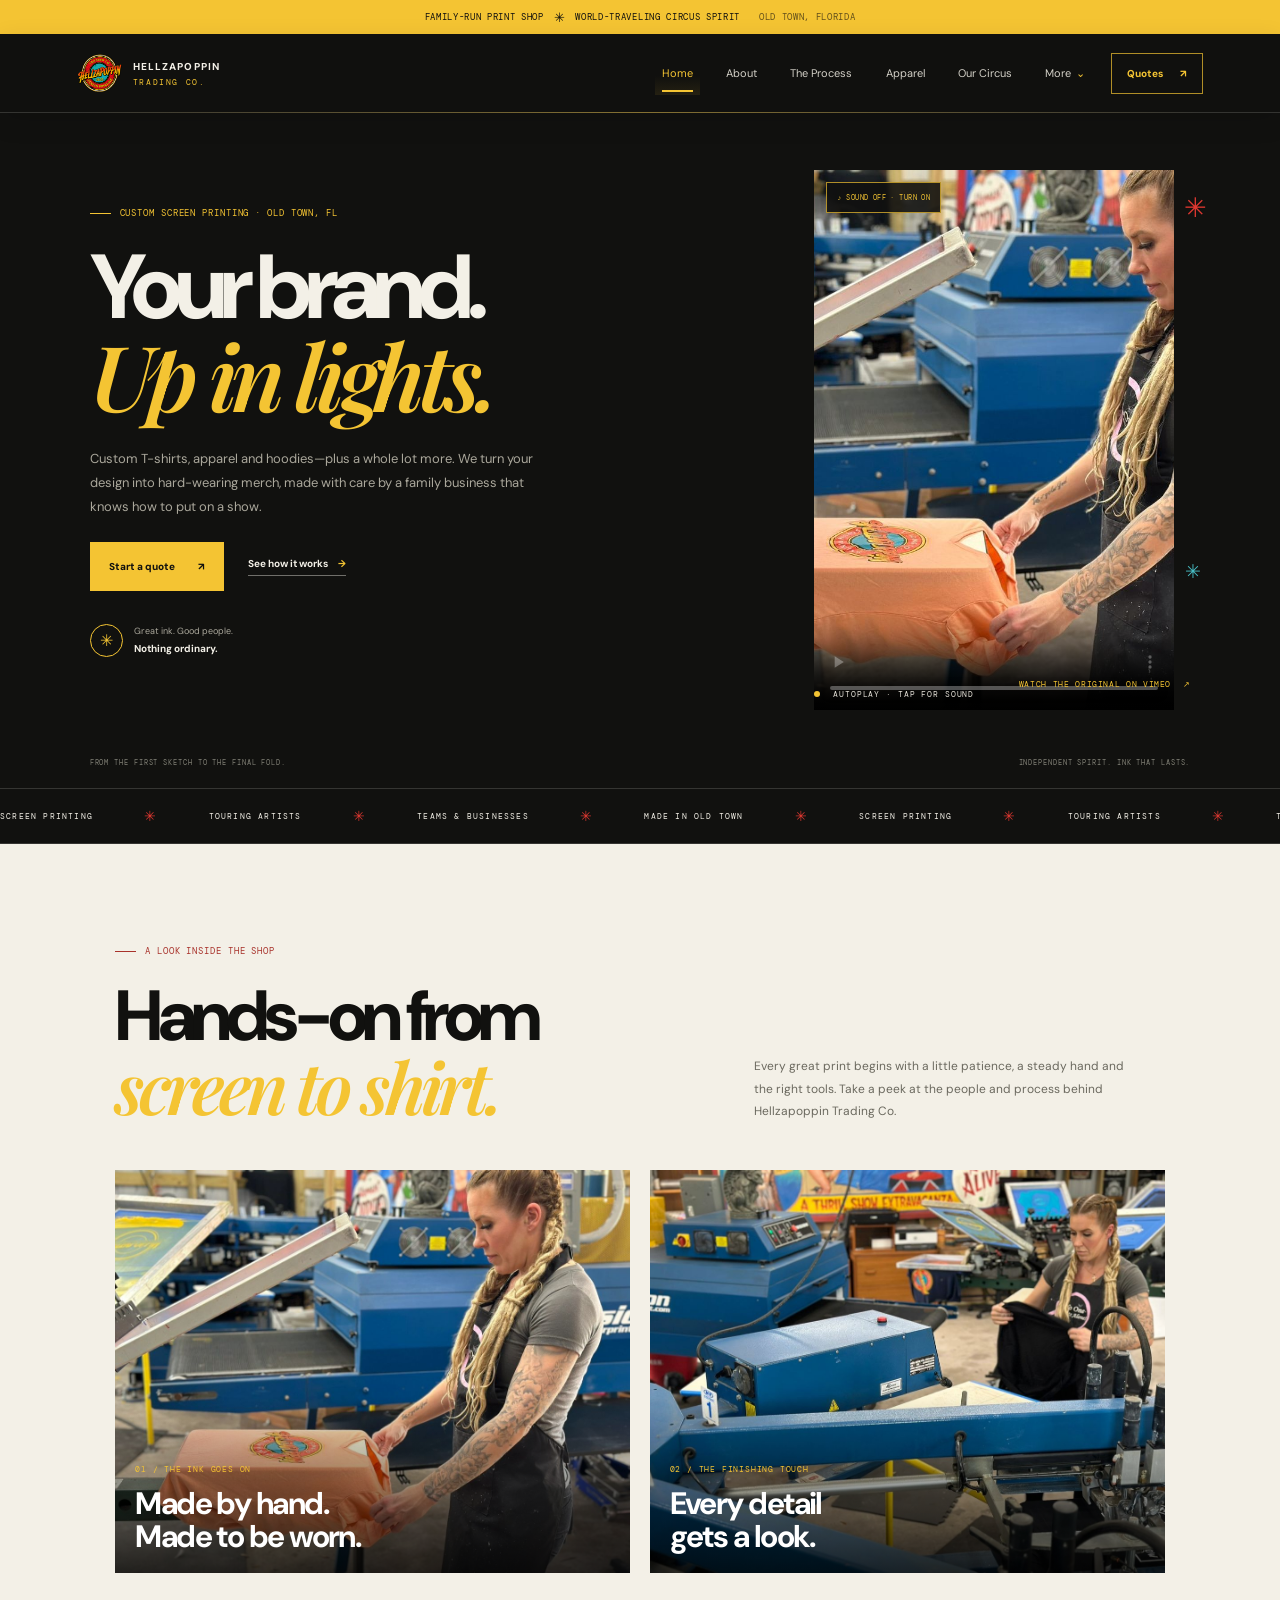
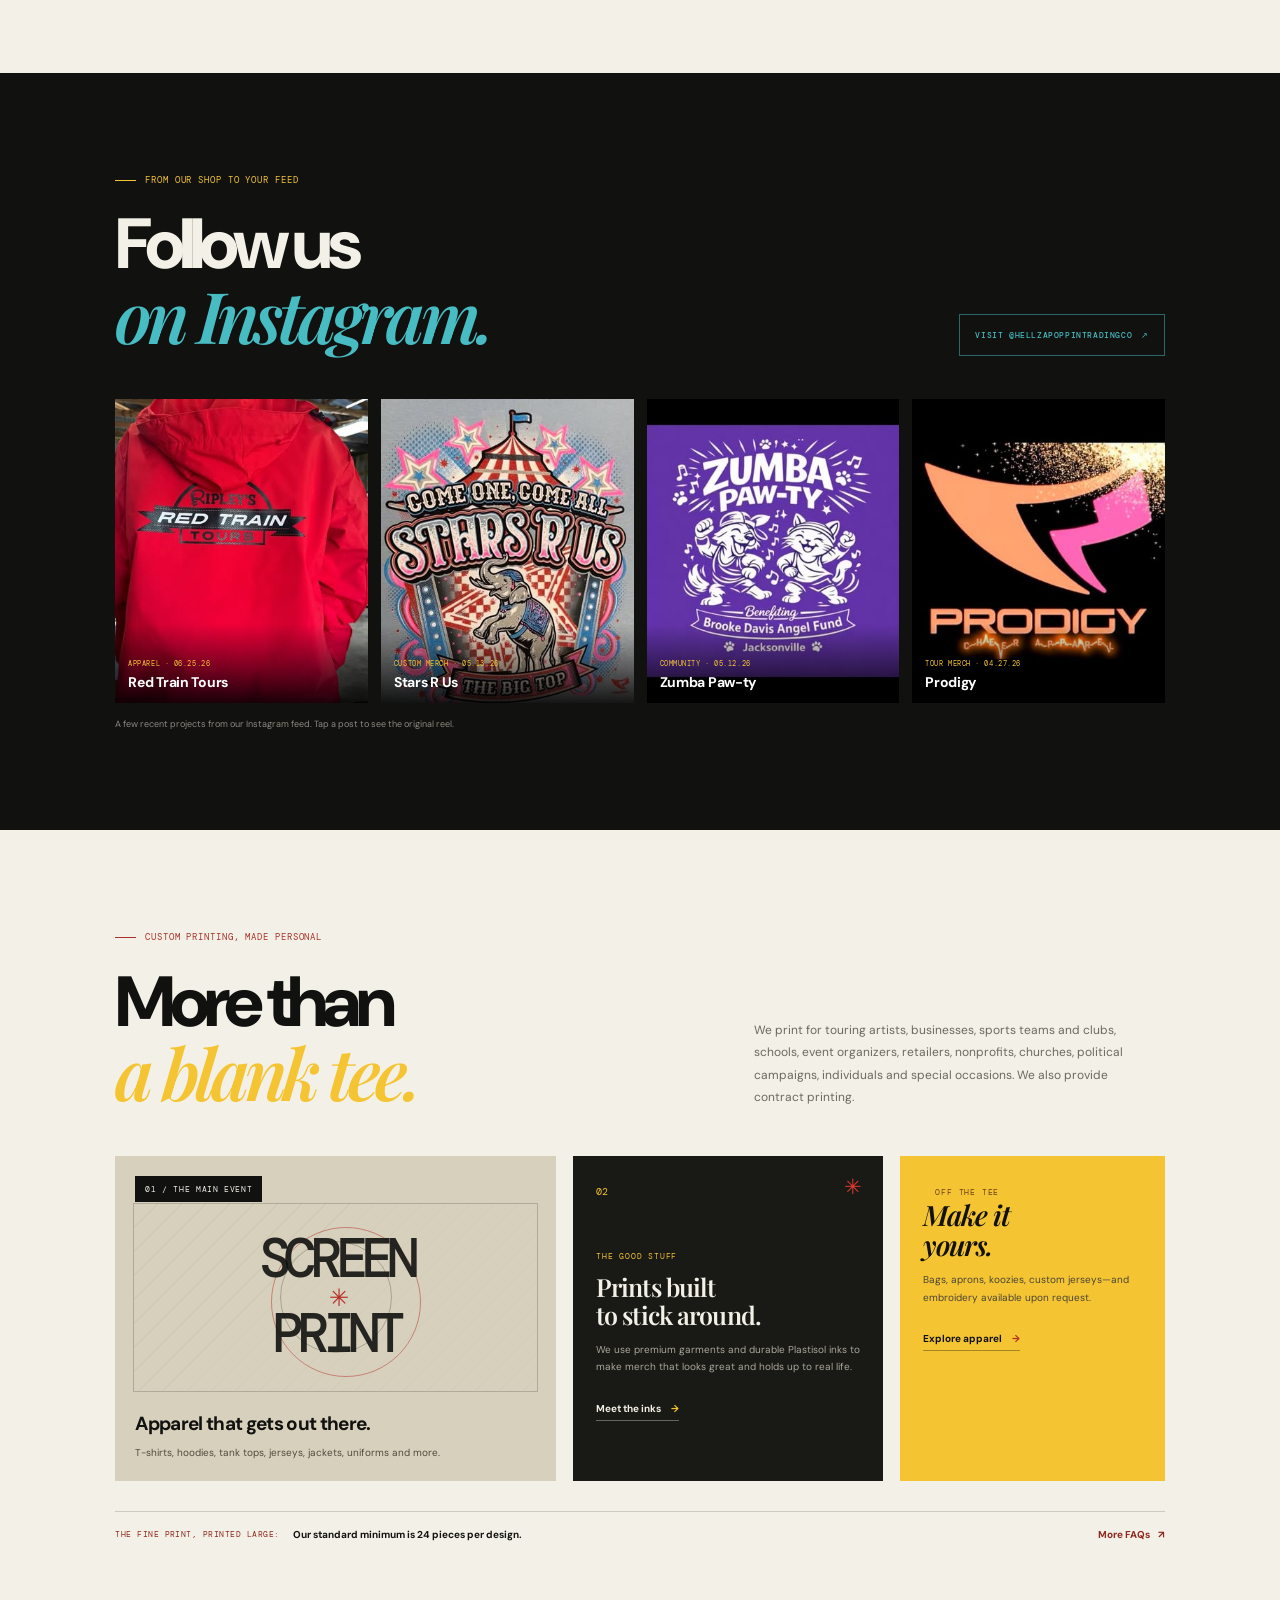
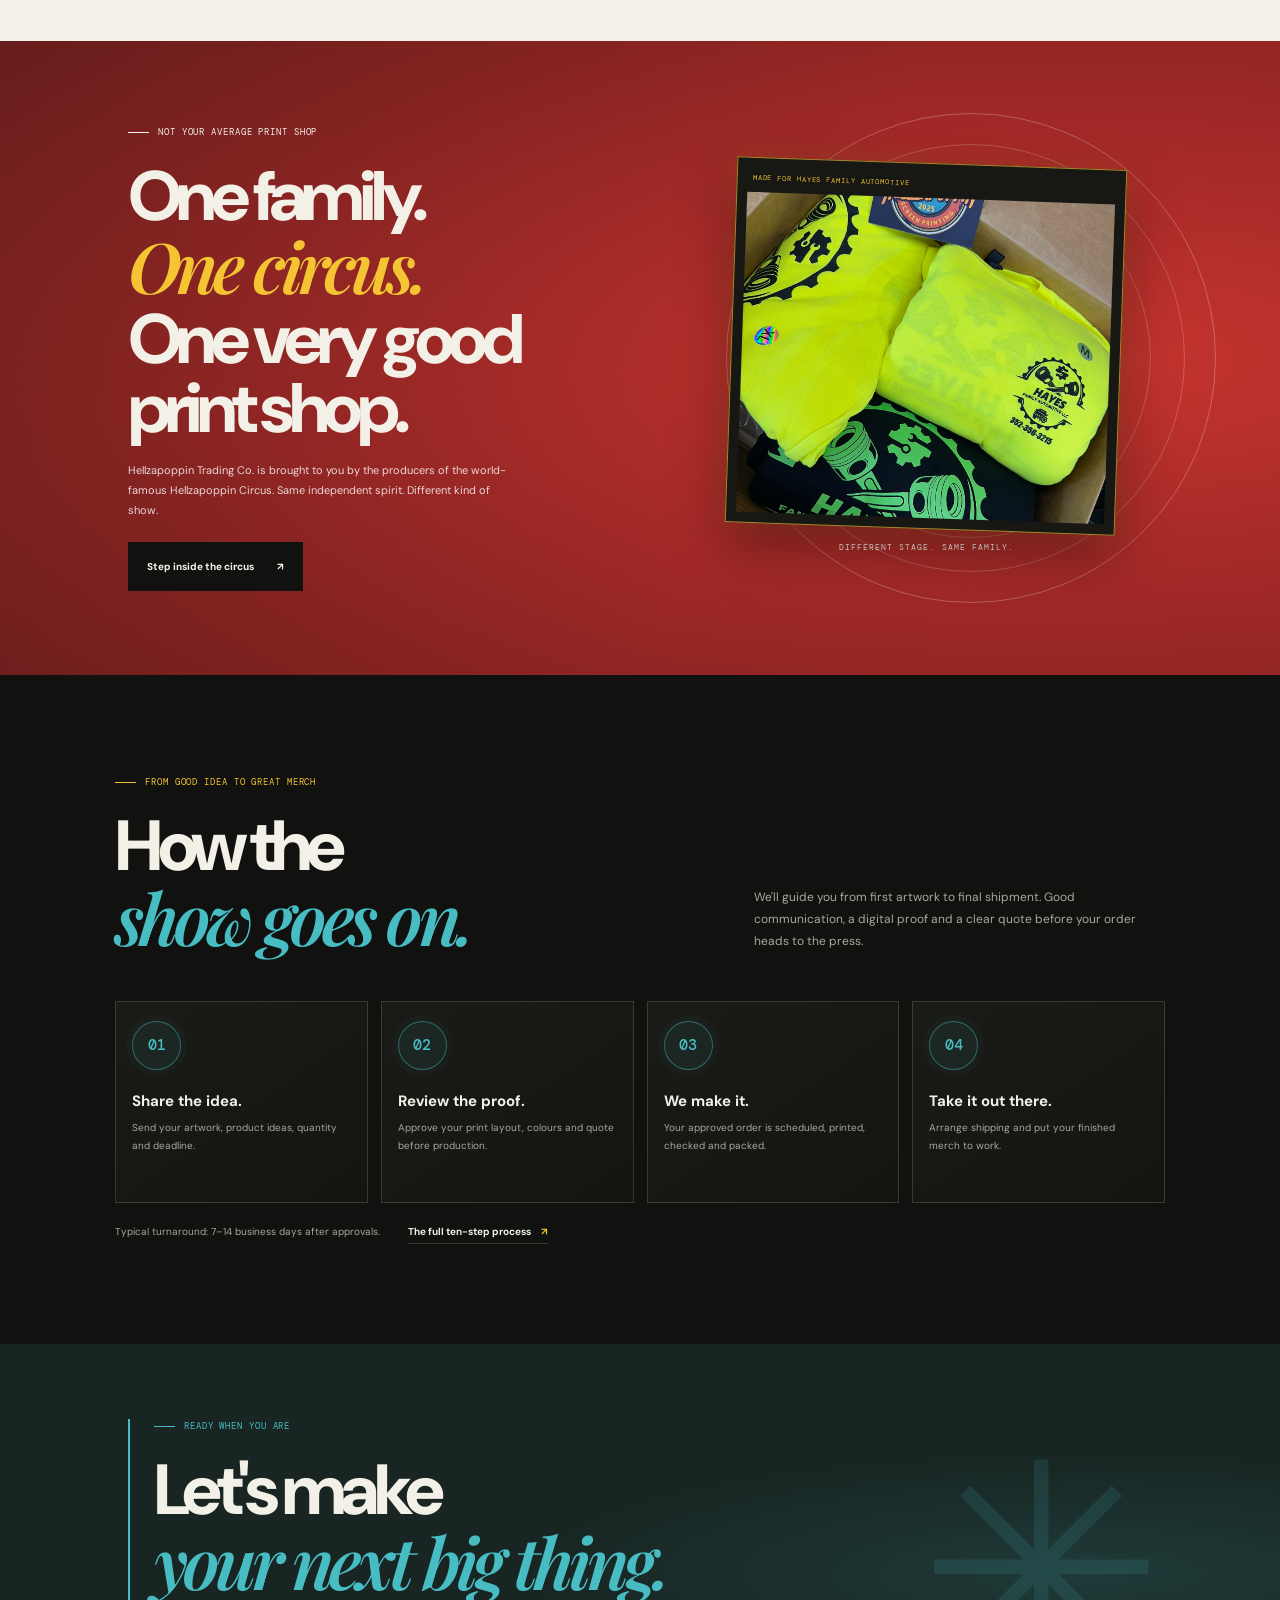
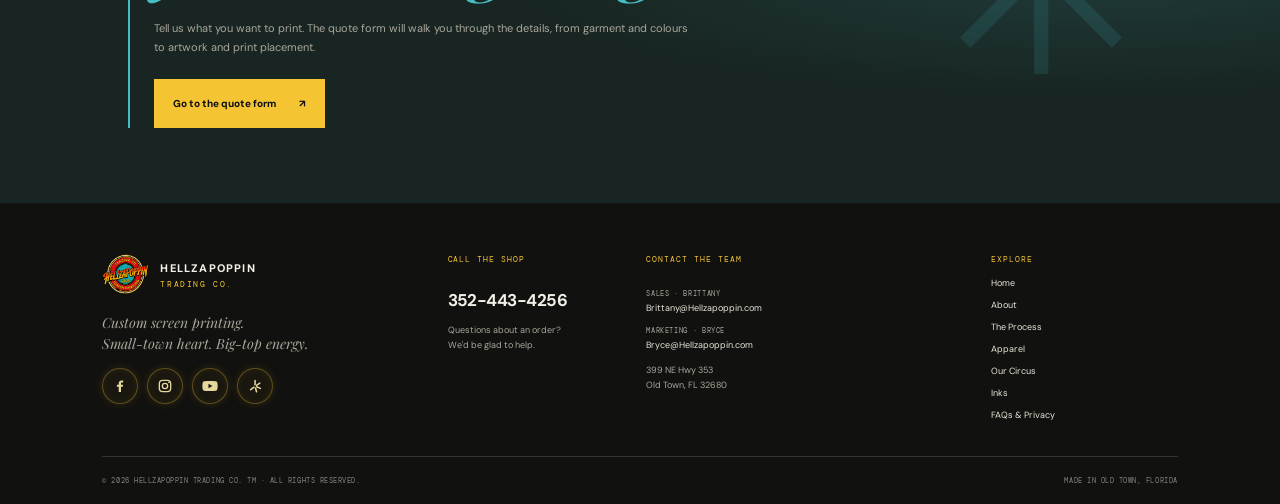
==== commit b212916e: "Add smooth site transitions and refine footer Co-authored-by: Copilot <223556219+Copilot@users.norep" ====
--- a/index.html
+++ b/index.html
@@ -128,6 +128,23 @@
 
       <section class="home-quote"><div class="home-quote__inner reveal"><p class="eyebrow"><span class="eyebrow__line"></span> READY WHEN YOU ARE</p><h2>Let's make<br><em>your next big thing.</em></h2><p>Tell us what you want to print. The quote form will walk you through the details, from garment and colours to artwork and print placement.</p><a class="button button--primary" href="quotes.html">Go to the quote form <span aria-hidden="true">↗</span></a></div><span class="home-quote__burst" aria-hidden="true">✳</span></section>
     </main>
-    <footer class="site-footer"><div class="footer-main"><a class="brand brand--footer" href="index.html"><img src="assets/images/hellzapoppin-logo.png" alt=""><span class="brand__name">HELLZAPOPPIN <small>TRADING CO.</small></span></a><p class="footer-note">Custom screen printing.<br>Small-town heart. Big-top energy.</p><div class="footer-contact"><a href="tel:+13524434256">352-443-4256</a><a href="mailto:Brittany@Hellzapoppin.com">Brittany@Hellzapoppin.com</a><a href="mailto:Bryce@Hellzapoppin.com">Bryce@Hellzapoppin.com</a><span>399 NE Hwy 353, Old Town, FL 32680</span></div><a class="footer-cta" href="quotes.html">START A QUOTE <span aria-hidden="true">↗</span></a></div><div class="footer-bottom"><span>© <span data-year>2026</span> HELLZAPOPPIN TRADING CO. TM · ALL RIGHTS RESERVED.</span><span>MADE IN OLD TOWN, FLORIDA</span><span class="footer-social"><a href="https://www.facebook.com/hellzapoppintrading" target="_blank" rel="noreferrer">FACEBOOK</a><a href="https://www.instagram.com/hellzapoppintradingco" target="_blank" rel="noreferrer">INSTAGRAM</a><a href="https://www.youtube.com/@HellzapoppinTradingCo" target="_blank" rel="noreferrer">YOUTUBE</a><a href="https://www.yelp.com/biz/hellzapoppin-trading-co-old-town" target="_blank" rel="noreferrer">YELP</a></span></div></footer>
+    <footer class="site-footer">
+  <div class="footer-main">
+    <div class="footer-brand">
+      <a class="brand brand--footer" href="index.html"><img src="assets/images/hellzapoppin-logo.png" alt=""><span class="brand__name">HELLZAPOPPIN <small>TRADING CO.</small></span></a>
+      <p class="footer-note">Custom screen printing.<br>Small-town heart. Big-top energy.</p>
+      <nav class="footer-social" aria-label="Social media">
+        <a href="https://www.facebook.com/hellzapoppintrading" target="_blank" rel="noreferrer" aria-label="Facebook (opens in a new tab)"><svg viewBox="0 0 24 24" aria-hidden="true" focusable="false"><path fill="currentColor" d="M13.5 21v-8h2.7l.4-3h-3.1V8.1c0-.9.3-1.5 1.6-1.5h1.7V3.9c-.3 0-1.3-.1-2.5-.1-2.5 0-4.2 1.5-4.2 4.3V10H7.3v3h2.8v8h3.4Z"/></svg></a>
+        <a href="https://www.instagram.com/hellzapoppintradingco" target="_blank" rel="noreferrer" aria-label="Instagram (opens in a new tab)"><svg viewBox="0 0 24 24" aria-hidden="true" focusable="false"><rect x="3.5" y="3.5" width="17" height="17" rx="5" fill="none" stroke="currentColor" stroke-width="2"/><circle cx="12" cy="12" r="4" fill="none" stroke="currentColor" stroke-width="2"/><circle cx="17.8" cy="6.5" r="1.2" fill="currentColor"/></svg></a>
+        <a href="https://www.youtube.com/@HellzapoppinTradingCo" target="_blank" rel="noreferrer" aria-label="YouTube (opens in a new tab)"><svg viewBox="0 0 24 24" aria-hidden="true" focusable="false"><path fill="currentColor" d="M23 7.1a3 3 0 0 0-2.1-2.1C19 4.5 12 4.5 12 4.5s-7 0-8.9.5A3 3 0 0 0 1 7.1 31 31 0 0 0 .5 12 31 31 0 0 0 1 16.9a3 3 0 0 0 2.1 2.1c1.9.5 8.9.5 8.9.5s7 0 8.9-.5a3 3 0 0 0 2.1-2.1 31 31 0 0 0 .5-4.9 31 31 0 0 0-.5-4.9ZM9.7 15.5v-7l6 3.5-6 3.5Z"/></svg></a>
+        <a href="https://www.yelp.com/biz/hellzapoppin-trading-co-old-town" target="_blank" rel="noreferrer" aria-label="Yelp (opens in a new tab)"><svg viewBox="0 0 24 24" aria-hidden="true" focusable="false"><g fill="none" stroke="currentColor" stroke-width="2.3" stroke-linecap="round"><path d="m12 10 .2-6.2"/><path d="m14.1 11.1 5.2-3.3"/><path d="m14.4 13.1 5.7 2.4"/><path d="m12.7 15 1.6 5.7"/><path d="m10.5 13.8-5 3.8"/></g></svg></a>
+      </nav>
+    </div>
+    <div class="footer-phone"><p class="footer-label">CALL THE SHOP</p><a href="tel:+13524434256">352-443-4256</a><span>Questions about an order?<br>We'd be glad to help.</span></div>
+    <div class="footer-details"><p class="footer-label">CONTACT THE TEAM</p><a href="mailto:Brittany@Hellzapoppin.com"><small>SALES · BRITTANY</small><span>Brittany@Hellzapoppin.com</span></a><a href="mailto:Bryce@Hellzapoppin.com"><small>MARKETING · BRYCE</small><span>Bryce@Hellzapoppin.com</span></a><span>399 NE Hwy 353<br>Old Town, FL 32680</span></div>
+    <nav class="footer-nav" aria-label="Footer navigation"><p class="footer-label">EXPLORE</p><a href="index.html">Home</a><a href="about.html">About</a><a href="the-process.html">The Process</a><a href="apparel.html">Apparel</a><a href="our-circus.html">Our Circus</a><a href="inks.html">Inks</a><a href="faqs-privacy.html">FAQs &amp; Privacy</a></nav>
+  </div>
+  <div class="footer-bottom"><span>© <span data-year>2026</span> HELLZAPOPPIN TRADING CO. TM · ALL RIGHTS RESERVED.</span><span>MADE IN OLD TOWN, FLORIDA</span></div>
+</footer>
   </body>
 </html>
--- a/assets/css/styles.css
+++ b/assets/css/styles.css
@@ -33,7 +33,7 @@
 .announcement { display: flex; min-height: 34px; align-items: center; justify-content: center; gap: 10px; padding: 6px 16px; background: var(--yellow); color: var(--ink); font-family: var(--mono); font-size: 9px; letter-spacing: .075em; }
 .announcement > span:first-of-type { font-size: 13px; }
 .announcement__place { margin-left: 9px; color: #63501b; }
-.site-header { position: sticky; z-index: 50; top: 0; display: flex; min-height: 78px; align-items: center; justify-content: space-between; gap: 24px; padding: 0 6%; border-bottom: 1px solid var(--line); background: rgba(17, 17, 15, .97); box-shadow: 0 8px 24px rgba(0,0,0,.12); backdrop-filter: blur(12px); }
+.site-header { position: sticky; z-index: 50; top: 0; display: flex; min-height: 78px; align-items: center; justify-content: space-between; gap: 24px; padding: 0 6%; border-bottom: 1px solid var(--line); background: rgba(17, 17, 15, .97); box-shadow: 0 8px 24px rgba(0,0,0,.12); backdrop-filter: blur(12px); animation: header-arrive .42s cubic-bezier(.2,.7,.25,1) both; }
 .site-header::after { position: absolute; right: 6%; bottom: -1px; left: 6%; height: 1px; background: linear-gradient(90deg, transparent, rgba(244,196,51,.42), transparent); content: ""; pointer-events: none; }
 .brand { display: inline-flex; flex: 0 0 auto; align-items: center; gap: 11px; }
 .brand img { width: 45px; height: 45px; object-fit: contain; }
@@ -50,8 +50,8 @@
 .nav-dropdown > summary::-webkit-details-marker { display: none; }
 .nav-dropdown > summary span { color: var(--yellow); transition: transform .18s ease; }
 .nav-dropdown[open] > summary span { transform: rotate(180deg); }
-.dropdown-menu { position: absolute; top: calc(100% + 17px); left: -18px; display: none; min-width: 230px; padding: 8px; border: 1px solid rgba(244, 196, 51, .28); background: #1a1a16; box-shadow: 0 14px 28px rgba(0,0,0,.32); }
-.nav-dropdown:hover .dropdown-menu, .nav-dropdown[open] .dropdown-menu, .nav-dropdown:focus-within .dropdown-menu { display: grid; }
+.dropdown-menu { position: absolute; top: calc(100% + 17px); left: -18px; display: grid; min-width: 230px; padding: 8px; border: 1px solid rgba(244, 196, 51, .28); background: #1a1a16; box-shadow: 0 14px 28px rgba(0,0,0,.32); opacity: 0; visibility: hidden; transform: translateY(-7px); transition: opacity .18s ease, transform .18s ease, visibility .18s; }
+.nav-dropdown:hover .dropdown-menu, .nav-dropdown[open] .dropdown-menu, .nav-dropdown:focus-within .dropdown-menu { opacity: 1; visibility: visible; transform: translateY(0); }
 .dropdown-menu a { display: flex; min-height: 39px; align-items: center; justify-content: space-between; padding: 9px 11px; color: var(--cream-2); font-size: 11px; }
 .dropdown-menu a:hover, .dropdown-menu a.is-current { background: rgba(244, 196, 51, .1); color: var(--yellow); }
 .nav-quote { display: inline-flex; min-height: 41px; flex: 0 0 auto; align-items: center; gap: 17px; padding: 0 15px; border: 1px solid rgba(244,196,51,.7); color: var(--yellow); font-size: 10px; font-weight: 800; transition: color .18s ease, background .18s ease, border-color .18s ease; }
@@ -194,9 +194,9 @@
 .instagram-section .section-heading { align-items: end; }
 .instagram-section .section-heading h2 { color: var(--cream); }
 .instagram-section .section-heading h2 em { color: var(--teal); }
-.instagram-follow { display: inline-flex; min-height: 42px; align-items: center; padding: 0 13px; border: 1px solid rgba(71,188,195,.5); color: var(--teal); font-family: var(--mono); font-size: 8px; letter-spacing: .075em; transition: background .2s ease, color .2s ease; }
-.instagram-follow:hover { background: var(--teal); color: var(--ink); }
-.instagram-follow span { padding-left: 7px; }
+.instagram-follow { display: inline-flex; min-height: 42px; align-items: center; justify-content: center; gap: 9px; padding: 0 15px; border: 1px solid rgba(71,188,195,.5); color: var(--teal); font-family: var(--mono); font-size: 8px; font-weight: 500; letter-spacing: .075em; transition: background .2s ease, color .2s ease, border-color .2s ease, transform .2s ease; }
+.instagram-follow:hover { transform: translateY(-2px); border-color: var(--teal); background: var(--teal); color: var(--ink); }
+.instagram-follow span { flex: 0 0 auto; }
 .instagram-follow--mobile { display: none; }
 .instagram-grid { display: grid; grid-template-columns: repeat(4, minmax(0, 1fr)); gap: 13px; }
 .instagram-tile { position: relative; display: block; aspect-ratio: .83; overflow: hidden; background: #27241e; }
@@ -572,25 +572,37 @@
 .quote-sidebar__contact > a:first-of-type { color: var(--yellow); font-size: 16px; }
 .quote-sidebar__contact > span:last-child { color: var(--muted); font-size: 9px; line-height: 1.8; }
 
-.site-footer { padding: 45px 8% 0; background: var(--ink); }
-.footer-main { display: flex; min-height: 133px; align-items: flex-start; justify-content: space-between; gap: 22px; }
+.site-footer { padding: 48px 8% 0; background: var(--ink); }
+.footer-main { display: grid; grid-template-columns: minmax(200px, 1.2fr) minmax(115px, .65fr) minmax(220px, 1.2fr) minmax(130px, .7fr); gap: 26px; padding-bottom: 35px; }
+.footer-brand { display: grid; justify-items: start; align-content: start; gap: 14px; }
 .brand--footer img { width: 47px; height: 47px; }
 .brand--footer .brand__name { font-size: 11px; }
-.footer-note { margin: 5px 0 0; color: var(--muted); font-family: var(--serif); font-size: 15px; font-style: italic; line-height: 1.5; }
-.footer-contact { display: grid; gap: 8px; font-size: 9px; }
-.footer-contact a:first-child { color: var(--yellow); font-size: 12px; font-weight: 700; }
-.footer-contact span { color: var(--muted); font-size: 8px; }
-.footer-cta { margin-top: 8px; padding-bottom: 6px; border-bottom: 1px solid var(--yellow); color: var(--yellow); font-family: var(--mono); font-size: 8px; letter-spacing: .08em; }
-.footer-cta span { padding-left: 7px; }
+.footer-note { max-width: 215px; margin: 0; color: var(--muted); font-family: var(--serif); font-size: 14px; font-style: italic; line-height: 1.5; }
+.footer-social { display: flex; flex-wrap: wrap; gap: 9px; }
+.footer-social a { display: grid; width: 36px; height: 36px; place-items: center; border: 1px solid rgba(244,196,51,.32); border-radius: 50%; background: rgba(244,196,51,.035); color: #e5d89d; box-shadow: 0 0 10px rgba(244,196,51,.13), inset 0 0 8px rgba(244,196,51,.06); transition: color .2s ease, border-color .2s ease, background .2s ease, transform .2s ease, box-shadow .2s ease; }
+.footer-social a:hover, .footer-social a:focus-visible { transform: translateY(-2px); border-color: var(--yellow); background: rgba(244,196,51,.15); color: #fff1ae; box-shadow: 0 0 8px rgba(244,196,51,.65), 0 0 20px rgba(244,196,51,.38), inset 0 0 10px rgba(244,196,51,.14); }
+.footer-social svg { display: block; width: 16px; height: 16px; }
+.footer-label { margin: 3px 0 13px; color: var(--yellow); font-family: var(--mono); font-size: 8px; letter-spacing: .12em; }
+.footer-phone, .footer-details { display: grid; align-content: start; gap: 12px; }
+.footer-phone > a { color: var(--cream); font-size: 17px; font-weight: 700; letter-spacing: -.03em; }
+.footer-phone > span, .footer-details > span { color: var(--muted); font-size: 9px; line-height: 1.7; }
+.footer-details > a { display: grid; gap: 4px; color: var(--cream-2); font-size: 9px; }
+.footer-details > a small { color: var(--muted); font-family: var(--mono); font-size: 7px; letter-spacing: .09em; }
+.footer-details > a:hover, .footer-nav a:hover { color: var(--yellow); }
+.footer-nav { display: grid; align-content: start; justify-items: start; gap: 10px; }
+.footer-nav .footer-label { margin-bottom: 3px; }
+.footer-nav > a { color: var(--cream-2); font-size: 9px; transition: color .18s ease, transform .18s ease; }
+.footer-nav > a:hover { transform: translateX(3px); }
 .footer-bottom { display: flex; min-height: 48px; align-items: center; justify-content: space-between; gap: 12px; border-top: 1px solid var(--line); color: #85837a; font-family: var(--mono); font-size: 7px; letter-spacing: .075em; }
-.footer-social { display: flex; gap: 13px; }
-.footer-social a { color: #bbb8ae; }
-.footer-social a:hover { color: var(--yellow); }
-
+
+body { transition: opacity .17s ease, transform .17s ease; }
+html.page-leaving body { opacity: 0; transform: translateY(-5px); }
 .reveal { opacity: 0; transform: translateY(17px); transition: opacity .55s ease, transform .55s ease; }
 .reveal.is-visible { opacity: 1; transform: translateY(0); }
 :focus-visible { outline: 2px solid var(--yellow); outline-offset: 4px; }
 .section--cream :focus-visible { outline-color: #932a23; }
+@keyframes header-arrive { from { opacity: .7; transform: translateY(-8px); } to { opacity: 1; transform: translateY(0); } }
+@keyframes nav-item-arrive { from { opacity: 0; transform: translateY(-7px); } to { opacity: 1; transform: translateY(0); } }
 
 @media (min-width: 1540px) {
   .site-header { padding-right: max(6%, calc((100% - 1320px)/2)); padding-left: max(6%, calc((100% - 1320px)/2)); }
@@ -621,15 +633,23 @@
   .menu-toggle span { display: block; width: 16px; height: 1px; background: currentColor; transition: transform .2s ease; }
   .menu-toggle[aria-expanded=true] span:first-child { transform: translateY(3.5px) rotate(45deg); }
   .menu-toggle[aria-expanded=true] span:last-child { transform: translateY(-3.5px) rotate(-45deg); }
-  .site-nav { position: absolute; top: 71px; right: 0; left: 0; display: flex; max-height: 0; min-height: 0; flex-direction: column; align-items: stretch; gap: 0; overflow: hidden; border-bottom: 1px solid transparent; background: var(--ink); transition: max-height .3s ease, border-color .2s ease; }
-  .site-nav.is-open { max-height: calc(100svh - 105px); padding: 7px 6% 20px; overflow-y: auto; border-color: var(--line); }
+  .site-nav { position: absolute; top: 71px; right: 0; left: 0; display: flex; max-height: 0; min-height: 0; flex-direction: column; align-items: stretch; gap: 0; overflow: hidden; border-bottom: 1px solid transparent; background: var(--ink); visibility: hidden; transition: max-height .3s ease, padding .3s ease, border-color .2s ease, visibility 0s linear .3s; }
+  .site-nav.is-open { max-height: calc(100svh - 105px); padding: 7px 6% 20px; overflow-y: auto; border-color: var(--line); visibility: visible; transition: max-height .3s ease, padding .3s ease, border-color .2s ease, visibility 0s; }
+  .site-nav.is-open > a, .site-nav.is-open > .nav-dropdown { animation: nav-item-arrive .24s ease both; }
+  .site-nav.is-open > :nth-child(1) { animation-delay: .025s; }
+  .site-nav.is-open > :nth-child(2) { animation-delay: .05s; }
+  .site-nav.is-open > :nth-child(3) { animation-delay: .075s; }
+  .site-nav.is-open > :nth-child(4) { animation-delay: .1s; }
+  .site-nav.is-open > :nth-child(5) { animation-delay: .125s; }
+  .site-nav.is-open > :nth-child(6) { animation-delay: .15s; }
+  .site-nav.is-open > :nth-child(7) { animation-delay: .175s; }
   .site-nav > a:not(.nav-quote) { min-height: 46px; padding: 13px 12px; border-bottom: 1px solid var(--line); font-size: 12px; }
   .site-nav > a:not(.nav-quote)::after, .nav-dropdown > summary::after { display: none; }
   .site-nav > a.is-current:not(.nav-quote) { border-left: 2px solid var(--yellow); background: rgba(244,196,51,.09); color: var(--yellow); }
   .nav-dropdown { border-bottom: 1px solid var(--line); }
   .nav-dropdown > summary { min-height: 44px; padding: 0 12px; font-size: 12px; }
   .nav-dropdown.has-current > summary { border-left: 2px solid var(--yellow); background: rgba(244,196,51,.09); }
-  .dropdown-menu { position: static; min-width: 0; padding: 0 0 6px 12px; border: 0; background: transparent; box-shadow: none; }
+  .dropdown-menu { position: static; min-width: 0; padding: 0 0 6px 12px; border: 0; background: transparent; box-shadow: none; transform: translateY(-4px); }
   .dropdown-menu a { min-height: 36px; }
   .nav-quote { justify-content: center; margin-top: 14px; }
   .home-hero { min-height: auto; grid-template-columns: 1fr 1fr; padding-top: 57px; padding-bottom: 78px; }
@@ -707,7 +727,6 @@
   .instagram-tile__caption { gap: 4px; padding: 29px 9px 9px; }
   .instagram-tile__caption small { font-size: 6px; }
   .instagram-tile__caption strong { font-size: 12px; }
-  .instagram-follow--mobile { display: inline-block; margin-top: 20px; }
   .instagram-section__note { font-size: 8px; }
   .offer-grid { grid-template-columns: 1fr; gap: 12px; }
   .offer-card { min-height: 280px; }
@@ -836,15 +855,28 @@
   .file-drop__button { padding: 7px; font-size: 7px; }
   .quote-sidebar { position: static; }
   .quote-sidebar__card { padding: 18px; }
-  .footer-main { display: grid; grid-template-columns: 1fr 1fr; gap: 19px 13px; padding-bottom: 25px; }
+  .footer-main { grid-template-columns: repeat(2, minmax(0, 1fr)); gap: 28px 20px; padding-bottom: 30px; }
   .footer-note { font-size: 13px; }
-  .footer-contact { font-size: 8px; }
-  .footer-contact a:first-child { font-size: 11px; }
-  .footer-cta { justify-self: start; }
-  .footer-bottom { flex-wrap: wrap; justify-content: space-between; padding: 13px 0; font-size: 6px; }
-  .footer-bottom > span:nth-child(2) { order: 3; width: 100%; }
-  .footer-social { gap: 9px; }
-  .footer-social a { font-size: 6px; }
+  .footer-bottom { flex-wrap: wrap; justify-content: center; padding: 13px 0; font-size: 6px; text-align: center; }
+  .footer-bottom > span { width: 100%; }
+}
+@media (max-width: 880px) {
+  .instagram-section .section-heading { align-items: flex-start; flex-direction: column; gap: 18px; }
+  .instagram-section .section-heading .instagram-follow { display: none; }
+  .instagram-follow--mobile { display: flex; width: min(100%, 360px); min-height: 49px; align-items: center; justify-content: center; gap: 10px; margin: 20px auto 0; padding: 0 16px; border: 1px solid var(--teal); background: rgba(71,188,195,.1); color: var(--cream); font-size: 9px; text-align: center; }
+  .instagram-follow--mobile:hover { background: var(--teal); color: var(--ink); }
+  .instagram-follow--mobile span { color: var(--teal); font-size: 14px; }
+  .instagram-follow--mobile:hover span { color: var(--ink); }
+  .footer-main { grid-template-columns: repeat(2, minmax(0, 1fr)); gap: 28px 20px; padding-bottom: 30px; }
+  .footer-details > a span { overflow-wrap: anywhere; }
+}
+@media (max-width: 620px) {
+  .footer-main { grid-template-columns: 1fr; justify-items: center; gap: 28px; padding-bottom: 31px; text-align: center; }
+  .footer-brand { justify-items: center; }
+  .footer-note { max-width: 270px; }
+  .footer-social { justify-content: center; }
+  .footer-phone, .footer-details { justify-items: center; }
+  .footer-nav { justify-items: center; }
 }
 @media (max-width: 365px) {
   .announcement__place { display: none; }
@@ -859,6 +891,9 @@
 }
 @media (prefers-reduced-motion: reduce) {
   *, *::before, *::after { scroll-behavior: auto !important; animation-duration: .01ms !important; animation-iteration-count: 1 !important; transition-duration: .01ms !important; }
+  body { transition: none; }
+  .site-header { animation: none; }
+  .site-nav.is-open > a, .site-nav.is-open > .nav-dropdown { animation: none; }
   .ticker__track { animation: none !important; transform: none !important; }
   .ink-dot, .ink-orbit::before, .ink-orbit::after { animation: none !important; }
   .reveal { opacity: 1; transform: none; }
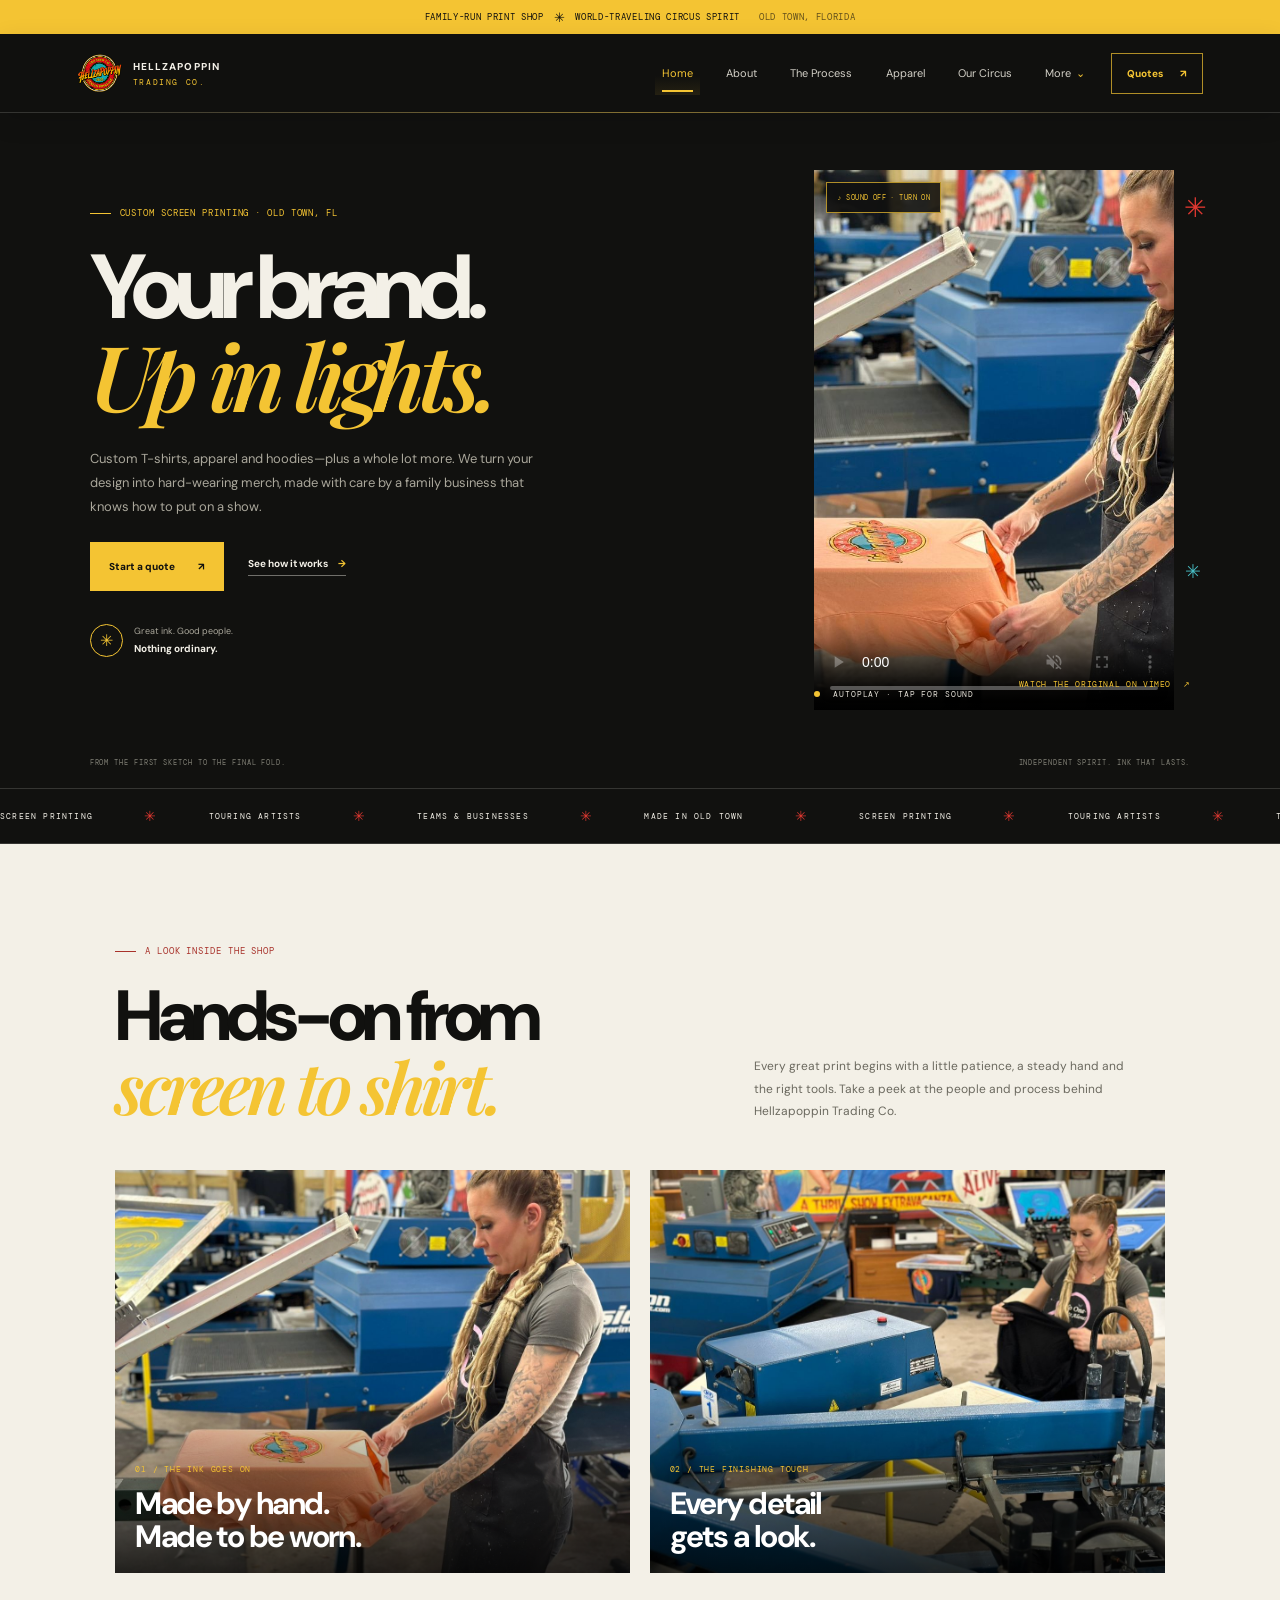
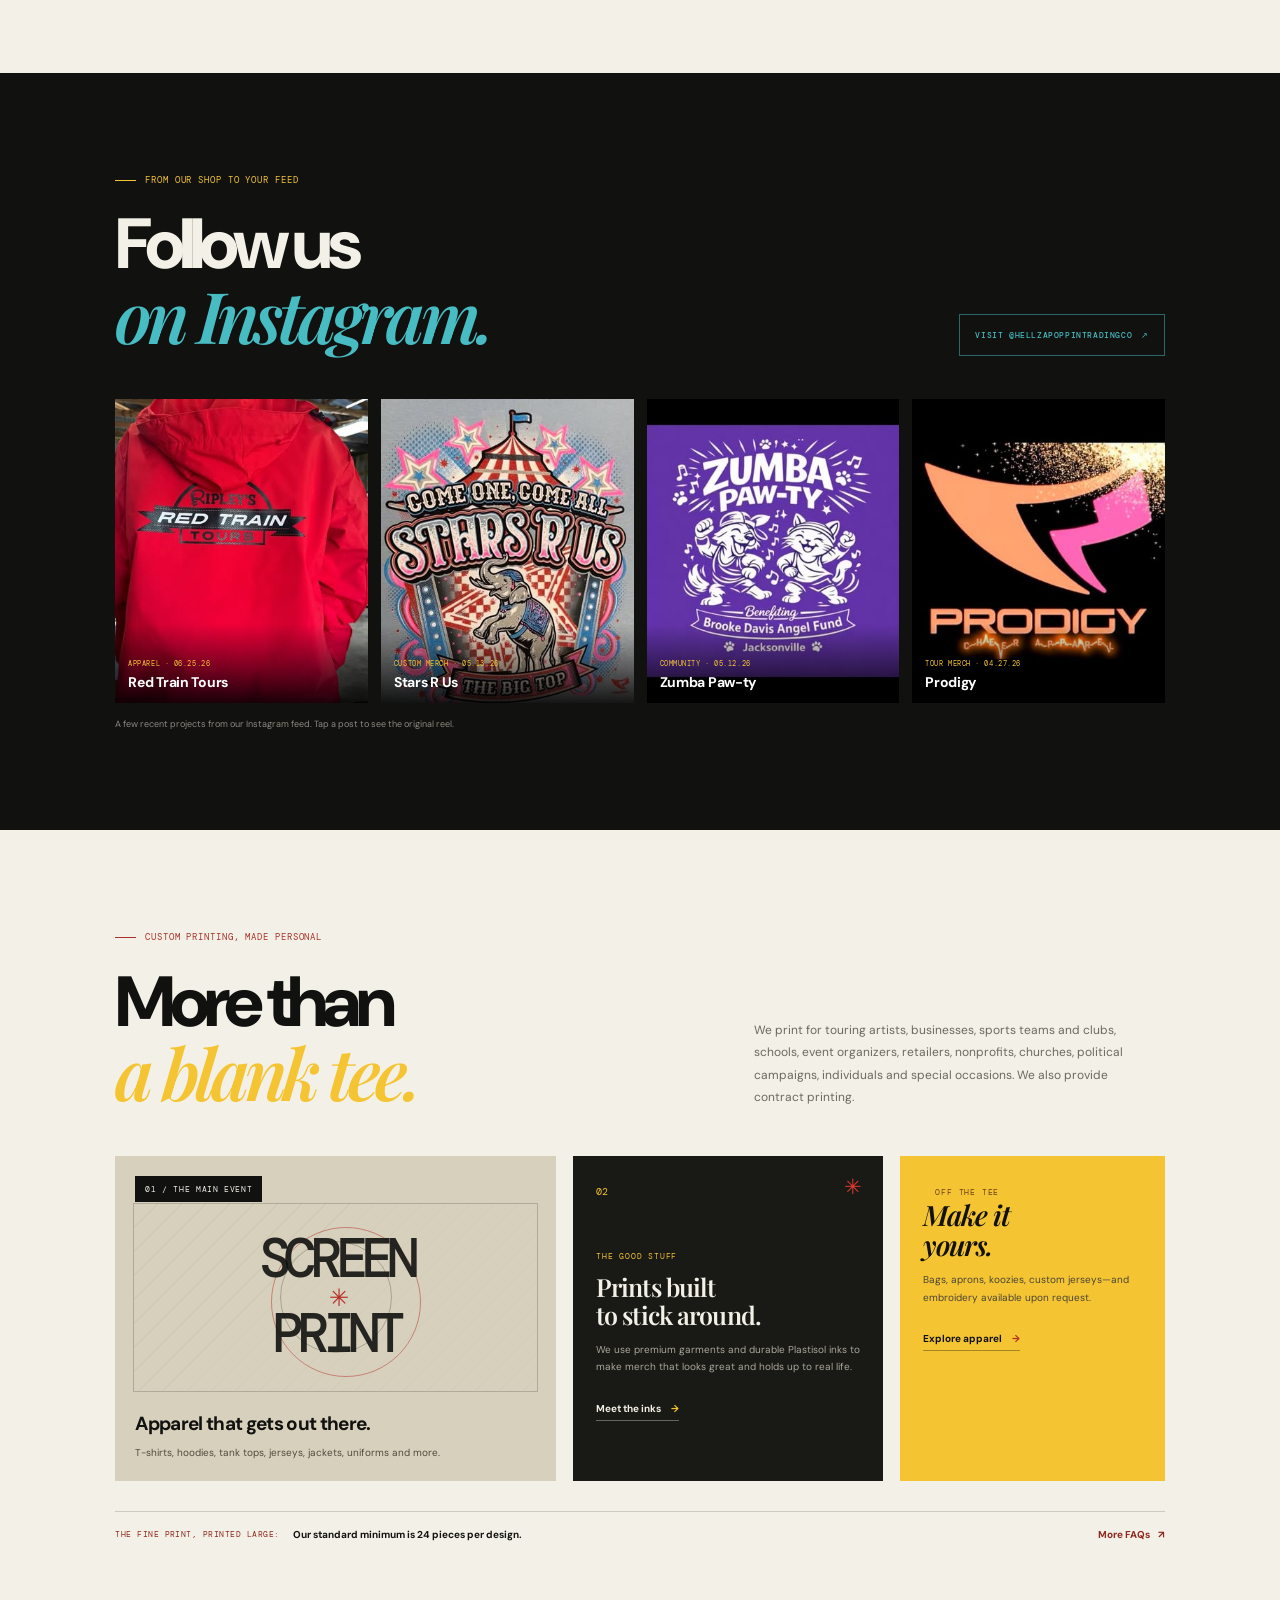
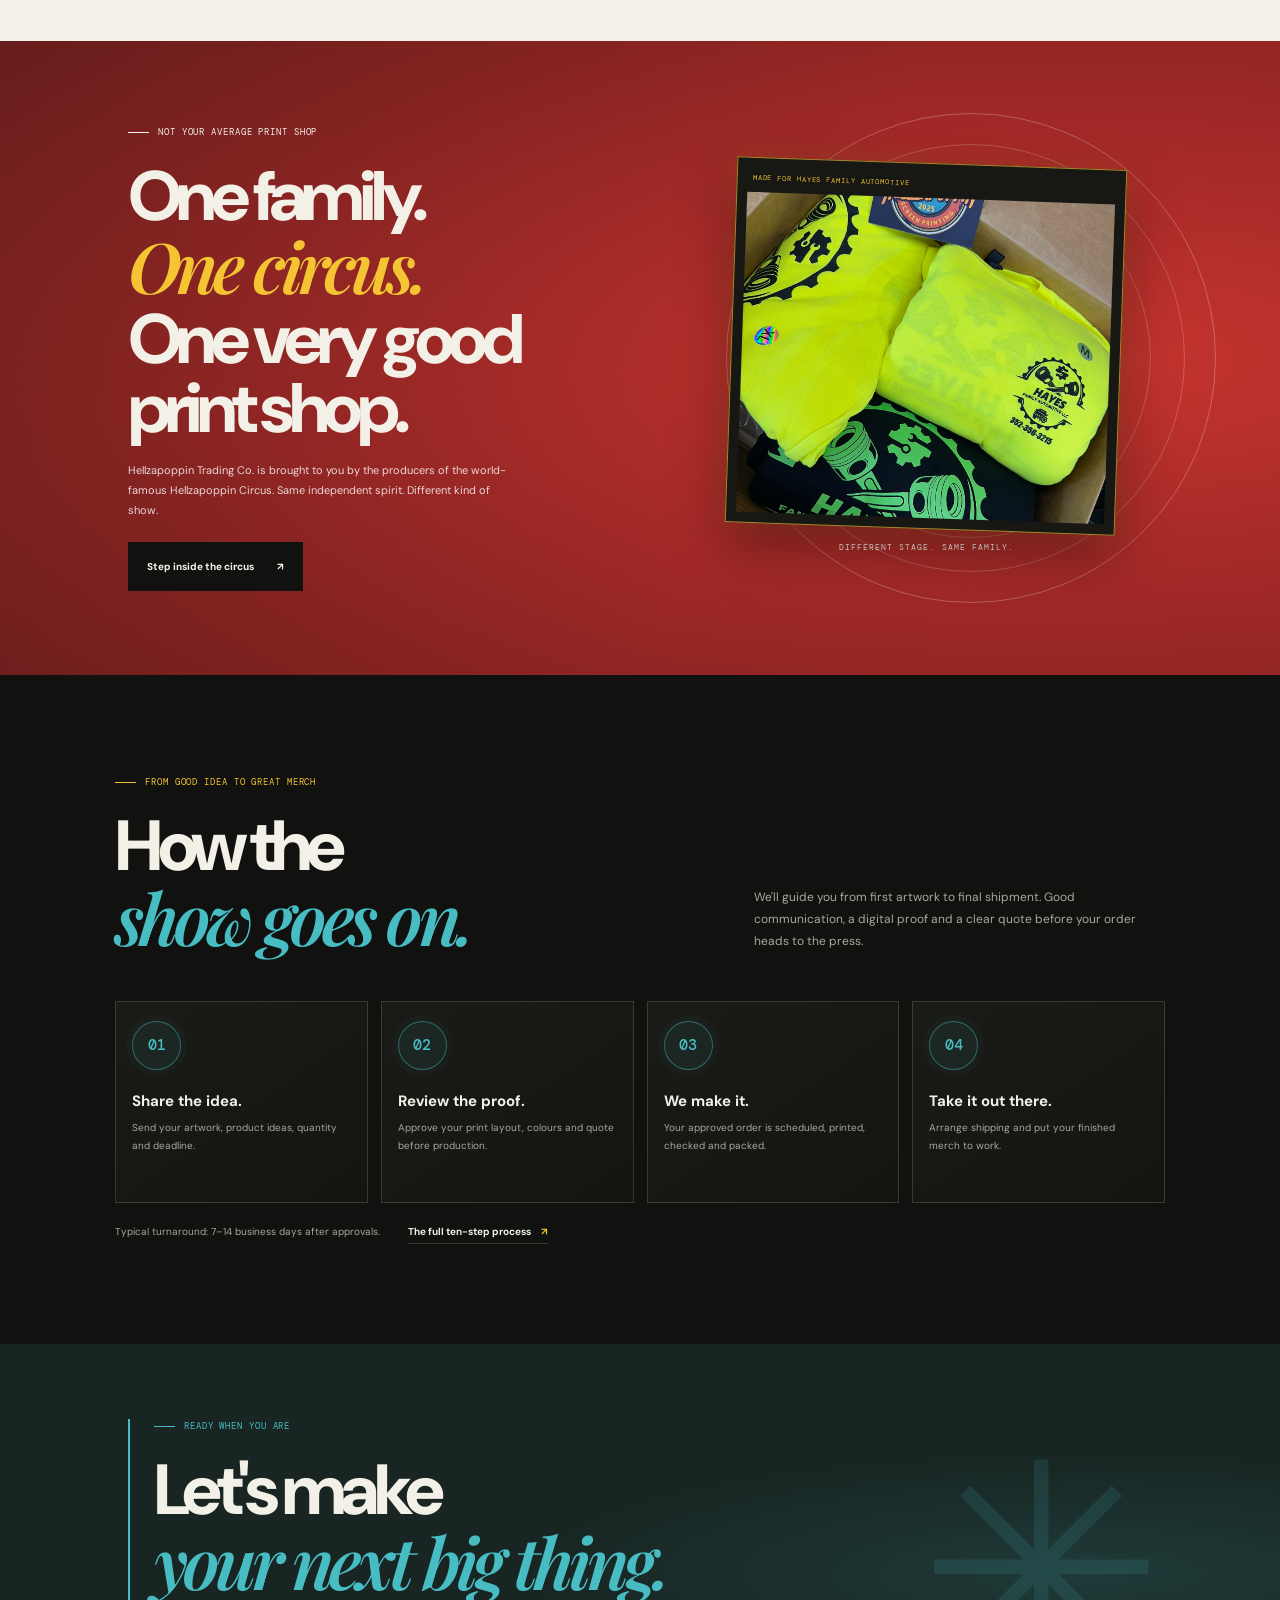
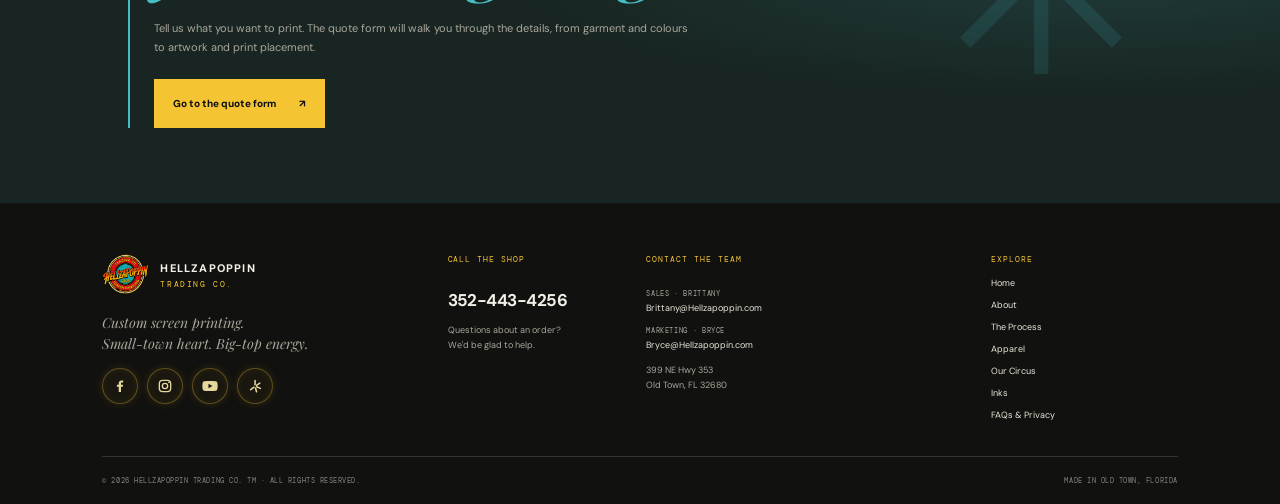
==== commit 220645dc: "loader" ====
--- a/index.html
+++ b/index.html
@@ -11,6 +11,13 @@
     <script src="assets/js/main.js" defer></script>
   </head>
   <body>
+    <div class="page-loader is-active" role="status" aria-label="Loading Hellzapoppin Trading Co.">
+      <div class="page-loader__content">
+        <div class="page-loader__mark" aria-hidden="true"><span></span><span></span><span></span><img src="assets/images/hellzapoppin-logo.png" alt=""></div>
+        <span class="page-loader__brand">HELLZAPOPPIN <small>TRADING CO.</small></span>
+        <span class="page-loader__message">PREPARING THE SHOW</span>
+      </div>
+    </div>
     <a class="skip-link" href="#main">Skip to content</a>
     <div class="announcement">FAMILY-RUN PRINT SHOP <span aria-hidden="true">✳</span> WORLD-TRAVELING CIRCUS SPIRIT <span class="announcement__place">OLD TOWN, FLORIDA</span></div>
     <header class="site-header">
--- a/assets/css/styles.css
+++ b/assets/css/styles.css
@@ -29,6 +29,19 @@
 .skip-link { position: fixed; z-index: 100; top: 8px; left: 8px; padding: 12px 16px; background: var(--yellow); color: var(--ink); transform: translateY(-160%); }
 .skip-link:focus { transform: translateY(0); }
 .sr-only { position: absolute !important; width: 1px !important; height: 1px !important; padding: 0 !important; margin: -1px !important; overflow: hidden !important; clip: rect(0, 0, 0, 0) !important; white-space: nowrap !important; border: 0 !important; }
+
+.page-loader { position: fixed; z-index: 200; inset: 0; display: grid; place-items: center; background: radial-gradient(ellipse at center, #202019 0, var(--ink) 66%); opacity: 0; visibility: hidden; pointer-events: none; transition: opacity .32s ease, visibility .32s ease; }
+.page-loader.is-active { opacity: 1; visibility: visible; pointer-events: auto; }
+.page-loader__content { display: grid; justify-items: center; gap: 17px; }
+.page-loader__mark { position: relative; display: grid; width: 142px; height: 142px; place-items: center; }
+.page-loader__mark span { position: absolute; inset: 4px; border: 1px solid rgba(244,196,51,.23); border-top-color: var(--yellow); border-radius: 50%; animation: loader-spin 1.8s linear infinite; }
+.page-loader__mark span:nth-child(2) { inset: 13px; border-color: rgba(71,188,195,.3); border-right-color: var(--teal); animation-duration: 2.6s; animation-direction: reverse; }
+.page-loader__mark span:nth-child(3) { inset: 22px; border-color: rgba(223,56,49,.24); border-bottom-color: var(--red); animation-duration: 3.4s; }
+.page-loader__mark img { position: relative; z-index: 1; width: 76px; height: 76px; object-fit: contain; filter: drop-shadow(0 0 17px rgba(244,196,51,.28)); }
+.page-loader__brand { color: var(--cream); font-size: 11px; font-weight: 800; letter-spacing: .16em; text-align: center; }
+.page-loader__brand small { display: block; margin-top: 6px; color: var(--yellow); font-family: var(--mono); font-size: 8px; font-weight: 400; letter-spacing: .3em; }
+.page-loader__message { color: var(--muted); font-family: var(--mono); font-size: 8px; letter-spacing: .2em; }
+@keyframes loader-spin { to { transform: rotate(360deg); } }
 
 .announcement { display: flex; min-height: 34px; align-items: center; justify-content: center; gap: 10px; padding: 6px 16px; background: var(--yellow); color: var(--ink); font-family: var(--mono); font-size: 9px; letter-spacing: .075em; }
 .announcement > span:first-of-type { font-size: 13px; }
@@ -474,18 +487,51 @@
 .ink-dot--purple { --swatch-glow: rgba(167,110,155,.75); }
 .ink-orbit__center { position: relative; z-index: 2; color: var(--cream); font-family: var(--mono); font-size: 12px; line-height: 1.4; text-align: center; }
 .ink-orbit__label { position: absolute; right: -1%; bottom: 2%; color: var(--yellow); font-family: var(--mono); font-size: 7px; letter-spacing: .08em; }
-.swatch-grid { display: grid; grid-template-columns: repeat(6,1fr); gap: 12px; }
-.ink-swatch { display: grid; gap: 9px; }
-.ink-swatch > span { display: block; height: 93px; background: var(--swatch); box-shadow: 0 0 0 rgba(0,0,0,0); transition: transform .25s ease, box-shadow .25s ease; }
-.ink-swatch:hover > span { transform: translateY(-3px); box-shadow: 0 7px 22px rgba(17,17,15,.2); }
-.ink-swatch b { font-size: 10px; }
-.ink-swatch small { color: #77746b; font-family: var(--mono); font-size: 7px; letter-spacing: .055em; }
-.colour-disclaimer { max-width: 850px; margin: 19px 0 45px; color: #76736b; font-size: 9px; line-height: 1.7; }
-.ink-info { display: grid; grid-template-columns: 35px 1fr auto; align-items: center; gap: 18px; padding: 24px 0; border-top: 1px solid rgba(17,17,15,.19); border-bottom: 1px solid rgba(17,17,15,.19); }
-.ink-info__mark { align-self: start; color: #ae3028; font-size: 22px; }
-.ink-info .eyebrow { margin-bottom: 9px; font-size: 8px; }
-.ink-info h3 { margin: 0 0 8px; font-family: var(--serif); font-size: 21px; font-style: italic; font-weight: 600; }
-.ink-info > div > p:last-child { max-width: 550px; margin: 0; color: #68665e; font-size: 10px; line-height: 1.75; }
+.ink-palette { display: grid; gap: 24px; }
+.ink-palette__group { min-width: 0; padding: 22px; border: 1px solid rgba(17,17,15,.11); background: rgba(255,255,255,.38); }
+.ink-palette__group--fluorescent { border-color: rgba(17,17,15,.16); background: linear-gradient(120deg,rgba(255,255,255,.72),rgba(245,239,222,.78)); }
+.ink-palette__heading { display: flex; align-items: end; justify-content: space-between; gap: 15px; margin-bottom: 19px; padding-bottom: 15px; border-bottom: 1px solid rgba(17,17,15,.12); }
+.ink-palette__heading .eyebrow { margin-bottom: 6px; font-size: 7px; }
+.ink-palette__heading h3 { margin: 0; color: var(--ink); font-size: clamp(18px,2.4vw,25px); letter-spacing: -.055em; }
+.ink-palette__heading > span { flex: 0 0 auto; padding-bottom: 2px; color: #77746b; font-family: var(--mono); font-size: 7px; letter-spacing: .09em; }
+.swatch-grid { display: grid; grid-template-columns: repeat(6,minmax(0,1fr)); gap: 10px; }
+.ink-swatch { display: grid; min-width: 0; min-height: 104px; grid-template-columns: 39px minmax(0,1fr); align-content: center; align-items: center; gap: 8px 9px; padding: 10px; border: 1px solid rgba(17,17,15,.08); background: rgba(255,255,255,.62); transition: transform .2s ease, border-color .2s ease, box-shadow .2s ease; }
+.ink-swatch:hover { transform: translateY(-3px); border-color: rgba(17,17,15,.2); box-shadow: 0 8px 18px rgba(17,17,15,.1); }
+.ink-swatch > span { display: block; width: 38px; height: 38px; border: 2px solid rgba(17,17,15,.12); border-radius: 50%; background: var(--swatch); box-shadow: inset 0 1px 3px rgba(255,255,255,.25), 0 2px 6px rgba(17,17,15,.12); }
+.ink-swatch b { overflow-wrap: anywhere; color: #27261f; font-size: 9px; line-height: 1.35; }
+.ink-swatch small { grid-column: 1 / -1; color: #77746b; font-family: var(--mono); font-size: 6px; letter-spacing: .015em; line-height: 1.55; overflow-wrap: anywhere; }
+.ink-chart-details { display: grid; grid-template-columns: minmax(0,.82fr) minmax(0,1.18fr); gap: 16px; margin-top: 21px; }
+.ink-chart-legend,.ink-chart-match { min-width: 0; padding: 22px; border: 1px solid rgba(17,17,15,.12); background: rgba(255,255,255,.52); }
+.ink-chart-legend .eyebrow,.ink-chart-match .eyebrow { margin-bottom: 8px; font-size: 7px; }
+.ink-chart-legend h3,.ink-chart-match h3 { margin: 0; color: var(--ink); font-size: 20px; letter-spacing: -.05em; }
+.ink-chart-legend dl { display: grid; gap: 9px; margin: 17px 0 0; }
+.ink-chart-legend dl > div { display: grid; grid-template-columns: 34px minmax(0,1fr); align-items: baseline; gap: 9px; padding-top: 9px; border-top: 1px solid rgba(17,17,15,.1); }
+.ink-chart-legend dt { color: #962e28; font-family: var(--mono); font-size: 8px; font-weight: 500; }
+.ink-chart-legend dd { margin: 0; color: #55534c; font-size: 9px; line-height: 1.5; }
+.ink-chart-match { position: relative; overflow: hidden; border-color: rgba(71,188,195,.25); background: radial-gradient(ellipse at 100% 0,rgba(71,188,195,.13),transparent 42%),#191a17; color: var(--cream); }
+.ink-chart-match__mark { position: absolute; top: 16px; right: 20px; color: var(--yellow); font-size: 21px; text-shadow: 0 0 16px rgba(244,196,51,.55); }
+.ink-chart-match .eyebrow { color: var(--teal); }
+.ink-chart-match h3 { max-width: 350px; color: var(--cream); font-family: var(--serif); font-size: clamp(22px,3vw,30px); font-style: italic; font-weight: 600; }
+.ink-chart-match > p:not(.eyebrow) { max-width: 540px; margin: 13px 0 16px; color: #c1beb4; font-size: 10px; line-height: 1.8; }
+.ink-chart-match__note { display: block; padding-top: 12px; border-top: 1px solid rgba(243,240,231,.15); color: var(--yellow); font-family: var(--mono); font-size: 7px; letter-spacing: .025em; line-height: 1.65; }
+.colour-disclaimer { max-width: 900px; margin: 19px 0 45px; color: #76736b; font-size: 9px; line-height: 1.7; }
+.ink-info { display: grid; grid-template-columns: minmax(245px,.82fr) minmax(0,1.18fr); align-items: stretch; overflow: hidden; background: #171815; box-shadow: 0 16px 38px rgba(17,17,15,.16); }
+.ink-info__art { position: relative; display: flex; min-height: 300px; flex-direction: column; align-items: flex-start; justify-content: space-between; padding: 25px; overflow: hidden; background: radial-gradient(ellipse at 86% 22%,rgba(244,196,51,.23),transparent 32%),linear-gradient(145deg,#29261d,#171815 72%); color: var(--cream); }
+.ink-info__art::before,.ink-info__art::after { position: absolute; width: 230px; height: 230px; border: 1px solid rgba(244,196,51,.2); border-radius: 50%; content: ""; pointer-events: none; }
+.ink-info__art::before { top: 50%; left: 58%; transform: translate(-50%,-50%); }
+.ink-info__art::after { top: 50%; left: 58%; width: 176px; height: 176px; border-color: rgba(71,188,195,.24); transform: translate(-50%,-50%); }
+.ink-info__art > span,.ink-info__art > small { position: relative; z-index: 1; color: var(--yellow); font-family: var(--mono); font-size: 7px; letter-spacing: .12em; }
+.ink-info__art strong { position: relative; z-index: 1; font-size: clamp(36px,5vw,58px); font-weight: 800; letter-spacing: -.09em; line-height: .9; }
+.ink-info__art strong em { color: var(--yellow); font-family: var(--serif); font-weight: 600; }
+.ink-info__art i { position: absolute; right: 15%; bottom: 23%; color: var(--teal); font-size: 35px; font-style: normal; text-shadow: 0 0 22px rgba(71,188,195,.65); }
+.ink-info__copy { display: flex; flex-direction: column; align-items: flex-start; justify-content: center; padding: clamp(25px,4vw,48px); color: var(--cream); }
+.ink-info .eyebrow { margin-bottom: 11px; font-size: 8px; }
+.ink-info h3 { margin: 0 0 13px; font-family: var(--serif); font-size: clamp(28px,3.8vw,42px); font-style: italic; font-weight: 600; letter-spacing: -.055em; }
+.ink-info__copy > p:not(.eyebrow) { max-width: 540px; margin: 0; color: #c1beb4; font-size: 11px; line-height: 1.85; }
+.ink-info__benefits { display: grid; gap: 10px; width: 100%; margin: 20px 0 24px; padding-top: 16px; border-top: 1px solid rgba(243,240,231,.16); }
+.ink-info__benefits > span { display: flex; align-items: baseline; gap: 11px; color: #e2dfd5; font-size: 9px; }
+.ink-info__benefits b { color: var(--teal); font-family: var(--mono); font-size: 8px; }
+.ink-info__copy .button { min-height: 44px; gap: 14px; }
 .faq-section .section-heading > p { max-width: 330px; }
 .faq-list { display: grid; grid-template-columns: repeat(2, minmax(0, 1fr)); gap: 11px; counter-reset: faq; }
 .faq-item { min-width: 0; border: 1px solid rgba(17,17,15,.14); background: #f8f6ef; transition: background .2s ease, border-color .2s ease, box-shadow .2s ease; }
@@ -716,6 +762,14 @@
   .section-heading { display: block; margin-bottom: 29px; }
   .section-heading h2, .home-circus h2, .home-quote h2, .privacy-section h2, .apparel-other h2, .circus-cta h2 { font-size: clamp(45px, 11vw, 64px); }
   .section-heading > p { max-width: 465px; margin-top: 16px; font-size: 11px; }
+  .ink-palette { gap: 17px; }
+  .ink-palette__group { padding: 13px; }
+  .ink-palette__heading { align-items: flex-start; }
+  .ink-palette__heading > span { padding-top: 4px; font-size: 6px; }
+  .swatch-grid { grid-template-columns: repeat(2,minmax(0,1fr)); gap: 8px; }
+  .ink-swatch { min-height: 72px; }
+  .ink-info__art { min-height: 185px; padding: 20px; }
+  .ink-info__copy { padding: 23px 20px; }
   .shop-floor__grid { grid-template-columns: 1fr; gap: 12px; }
   .shop-floor__card { min-height: 0; }
   .shop-floor__card--wide, .shop-floor__card--tall { aspect-ratio: 1.28; }
@@ -828,10 +882,12 @@
   .circus-reel__card figcaption strong { font-size: 13px; }
   .ink-orbit { width: min(74vw,310px); justify-self: center; }
   .ink-orbit__label { right: -3%; font-size: 6px; }
-  .swatch-grid { grid-template-columns: repeat(3,1fr); gap: 18px 11px; }
-  .ink-swatch > span { height: 72px; }
-  .ink-info { grid-template-columns: 26px 1fr; gap: 11px; }
-  .ink-info > .text-link { grid-column: 2; justify-self: start; }
+  .swatch-grid { grid-template-columns: repeat(3,minmax(0,1fr)); gap: 9px; }
+  .ink-palette__group { padding: 16px; }
+  .ink-swatch { min-height: 84px; grid-template-columns: 34px minmax(0,1fr); gap: 7px; padding: 8px; }
+  .ink-swatch > span { width: 34px; height: 34px; }
+  .ink-info { grid-template-columns: 1fr; }
+  .ink-info__art { min-height: 205px; }
   .faq-list { grid-template-columns: 1fr; gap: 9px; }
   .faq-item > summary { min-height: 58px; font-size: 11px; }
   .privacy-section { grid-template-columns: 1fr; gap: 28px; padding: 58px 7%; }
@@ -861,6 +917,12 @@
   .footer-bottom > span { width: 100%; }
 }
 @media (max-width: 880px) {
+  .swatch-grid { grid-template-columns: repeat(3,minmax(0,1fr)); gap: 9px; }
+  .ink-palette__group { padding: 16px; }
+  .ink-swatch { min-height: 84px; grid-template-columns: 34px minmax(0,1fr); gap: 7px; padding: 8px; }
+  .ink-swatch > span { width: 34px; height: 34px; }
+  .ink-info { grid-template-columns: 1fr; }
+  .ink-info__art { min-height: 205px; }
   .instagram-section .section-heading { align-items: flex-start; flex-direction: column; gap: 18px; }
   .instagram-section .section-heading .instagram-follow { display: none; }
   .instagram-follow--mobile { display: flex; width: min(100%, 360px); min-height: 49px; align-items: center; justify-content: center; gap: 10px; margin: 20px auto 0; padding: 0 16px; border: 1px solid var(--teal); background: rgba(71,188,195,.1); color: var(--cream); font-size: 9px; text-align: center; }
@@ -871,6 +933,15 @@
   .footer-details > a span { overflow-wrap: anywhere; }
 }
 @media (max-width: 620px) {
+  .swatch-grid { grid-template-columns: repeat(2,minmax(0,1fr)); gap: 8px; }
+  .ink-palette__group { padding: 13px; }
+  .ink-palette__heading { align-items: flex-start; }
+  .ink-palette__heading > span { padding-top: 4px; font-size: 6px; }
+  .ink-swatch { min-height: 72px; }
+  .ink-chart-details { grid-template-columns: 1fr; }
+  .ink-chart-legend,.ink-chart-match { padding: 18px; }
+  .ink-info__art { min-height: 185px; padding: 20px; }
+  .ink-info__copy { padding: 23px 20px; }
   .footer-main { grid-template-columns: 1fr; justify-items: center; gap: 28px; padding-bottom: 31px; text-align: center; }
   .footer-brand { justify-items: center; }
   .footer-note { max-width: 270px; }
@@ -892,6 +963,7 @@
 @media (prefers-reduced-motion: reduce) {
   *, *::before, *::after { scroll-behavior: auto !important; animation-duration: .01ms !important; animation-iteration-count: 1 !important; transition-duration: .01ms !important; }
   body { transition: none; }
+  .page-loader__mark span { animation: none; }
   .site-header { animation: none; }
   .site-nav.is-open > a, .site-nav.is-open > .nav-dropdown { animation: none; }
   .ticker__track { animation: none !important; transform: none !important; }
